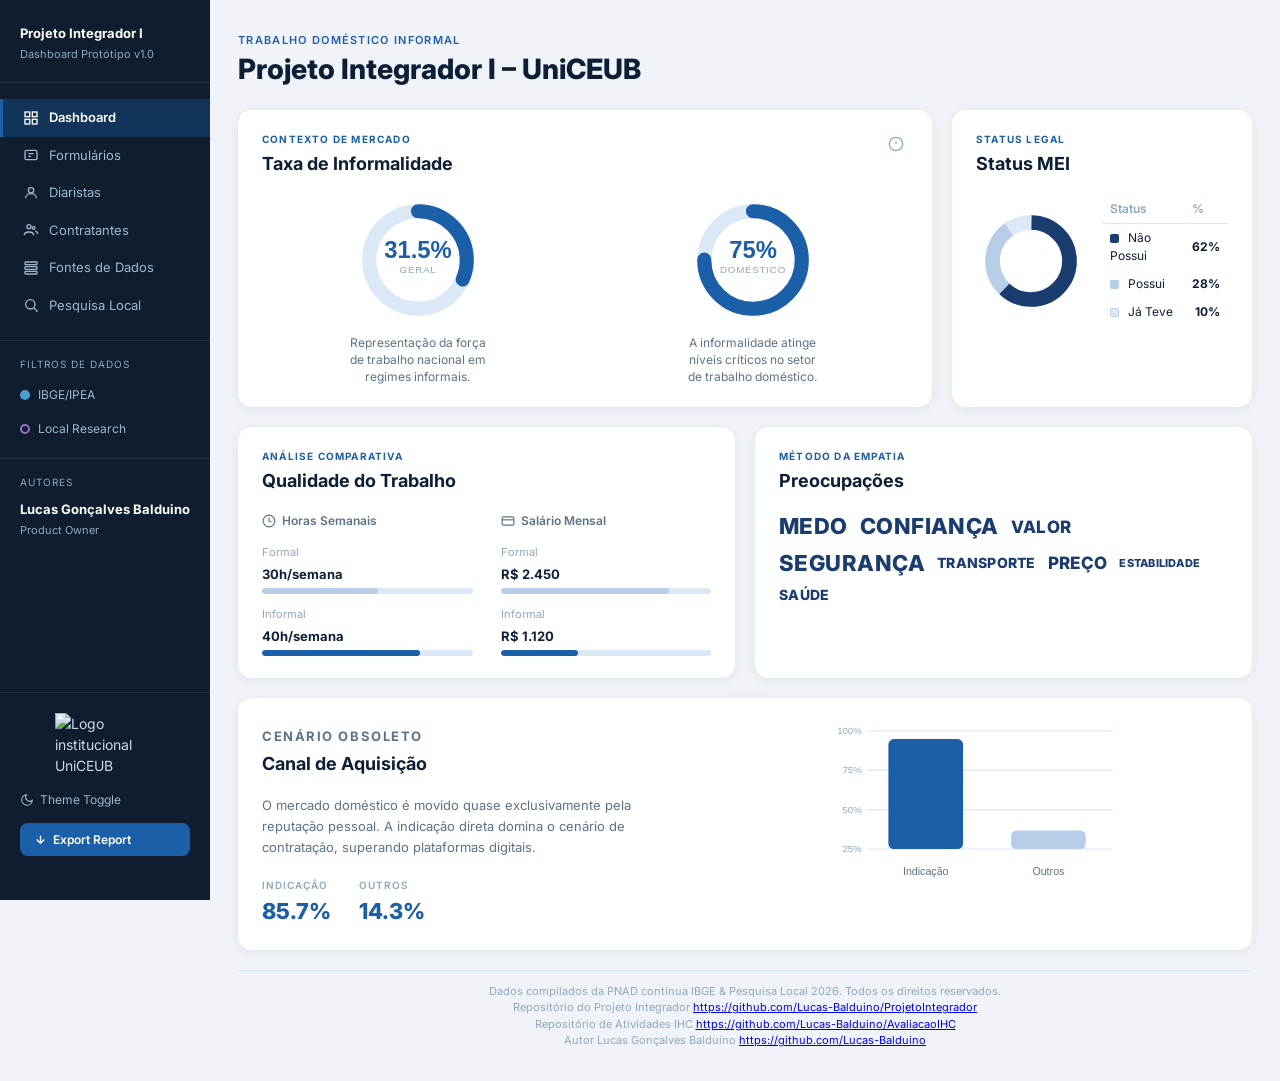
==== index.html @ 9478f492 "Atividade Formulario 22.04, Integração com o prototipo do formulario" ====
<!DOCTYPE html>
<html lang="pt-BR">
<head>
  <meta charset="UTF-8" />
  <meta name="viewport" content="width=device-width, initial-scale=1.0" />
  <meta name="description" content="Dashboard de análise do mercado de Trabalho Doméstico Informal no Brasil. Projeto Integrador I – UniCEUB." />
  <title>Dashboard – Trabalho Doméstico Informal | Projeto Integrador I – UniCEUB</title>
  <link rel="preconnect" href="https://fonts.googleapis.com">
  <link rel="preconnect" href="https://fonts.gstatic.com" crossorigin>
  <link href="https://fonts.googleapis.com/css2?family=Inter:ital,opsz,wght@0,14..32,100..900;1,14..32,100..900&display=swap" rel="stylesheet">

  <style>
    /* ─────────────────────────────────────────────
       TOKENS & RESET
    ───────────────────────────────────────────── */
    :root {
      --sidebar-bg:     #0f1d2e;
      --sidebar-w:      210px;
      --blue-dark:      #1a3c6e;
      --blue-mid:       #1a5fa8;
      --blue-light:     #b8cee8;
      --blue-pale:      #dce8f5;
      --bg-page:        #f0f4f8;
      --bg-card:        #ffffff;
      --text-primary:   #0d1f36;
      --text-secondary: #5a738a;
      --text-muted:     #8ea8bf;
      --accent-pink:    #e0186b;
      --border:         #dde6ef;
      --card-radius:    14px;
      --shadow:         0 2px 12px rgba(10, 40, 80, .08);
      --focus-ring:     0 0 0 3px #1a5fa8;
    }

    *, *::before, *::after { box-sizing: border-box; margin: 0; padding: 0; }

    body {
      font-family: "Inter", sans-serif;
      background: var(--bg-page);
      color: var(--text-primary);
      font-size: 14px;
      line-height: 1.5;
    }

    /* ─────────────────────────────────────────────
       ACESSIBILIDADE: Skip Link
       Prática: permite usuários de teclado pular navegação
    ───────────────────────────────────────────── */
    .skip-link {
      position: absolute;
      top: -100px;
      left: 8px;
      background: var(--blue-mid);
      color: #fff;
      padding: 8px 16px;
      border-radius: 4px;
      font-weight: 600;
      text-decoration: none;
      z-index: 9999;
      transition: top .2s;
    }
    .skip-link:focus { top: 8px; }

    /* ─────────────────────────────────────────────
       ACESSIBILIDADE: Conteúdo visualmente oculto
       mas acessível a leitores de tela (sr-only)
    ───────────────────────────────────────────── */
    .sr-only {
      position: absolute;
      width: 1px;
      height: 1px;
      padding: 0;
      margin: -1px;
      overflow: hidden;
      clip: rect(0,0,0,0);
      white-space: nowrap;
      border: 0;
    }

    /* ─────────────────────────────────────────────
       ACESSIBILIDADE: Foco visível (WCAG 2.4.7)
    ───────────────────────────────────────────── */
    :focus-visible {
      outline: none;
      box-shadow: var(--focus-ring);
    }

    /* ─────────────────────────────────────────────
       LAYOUT PRINCIPAL
    ───────────────────────────────────────────── */
    .layout {
      display: grid;
      grid-template-columns: var(--sidebar-w) 1fr;
      min-height: 100vh;
    }

    /* ─────────────────────────────────────────────
       SIDEBAR (aside)
       HTML Semântico: <aside> com aria-label
    ───────────────────────────────────────────── */
    .sidebar {
      background: var(--sidebar-bg);
      color: #cbd8e4;
      display: flex;
      flex-direction: column;
      padding: 24px 0;
      position: sticky;
      top: 0;
      height: 100vh;
      overflow-y: auto;
    }

    .sidebar-header {
      padding: 0 20px 20px;
      border-bottom: 1px solid rgba(255,255,255,.08);
    }
    .project-title {
      font-weight: 700;
      font-size: 13px;
      color: #fff;
      /* letter-spacing: .02em; */
    }
    .project-subtitle {
      font-size: 11px;
      color: var(--text-muted);
      margin-top: 2px;
    }

    /* ─────────────────────────────────────────────
       ACESSIBILIDADE: Nav com <ul> semântica
       HTML Semântico: <nav> com aria-label, <ul>, <li>, <a>
    ───────────────────────────────────────────── */
    .sidebar-nav {
      padding: 16px 0;
    }
    .sidebar-nav ul {
      list-style: none;
    }
    .nav-item {
      display: flex;
      align-items: center;
      gap: 10px;
      padding: 9px 20px;
      color: #9db8cc;
      text-decoration: none;
      font-size: 13px;
      border-left: 3px solid transparent;
      transition: background .15s, color .15s, border-color .15s;
    }
    .nav-item:hover {
      background: rgba(255,255,255,.06);
      color: #fff;
    }
    .nav-item[aria-current="page"] {
      color: #fff;
      background: rgba(26, 95, 168, .35);
      border-left-color: var(--blue-mid);
      font-weight: 600;
    }
    .nav-icon { width: 16px; height: 16px; flex-shrink: 0; }

    /* ─────────────────────────────────────────────
       ACESSIBILIDADE: Filtros com <label> + <input>
       Prática 5: Formulários Inclusivos
    ───────────────────────────────────────────── */
    .filters-section {
      padding: 16px 20px;
      border-top: 1px solid rgba(255,255,255,.08);
    }
    .filters-heading {
      font-size: 10px;
      text-transform: uppercase;
      letter-spacing: .1em;
      color: var(--text-muted);
      margin-bottom: 10px;
    }
    .filters-fieldset {
      border: none;
      padding: 0;
      display: flex;
      flex-direction: column;
      gap: 8px;
    }
    /* label envolve o input: aumenta área de clique (Prática 5) */
    .filter-label {
      display: flex;
      align-items: center;
      gap: 8px;
      cursor: pointer;
      font-size: 12px;
      color: #9db8cc;
      padding: 4px 0;
    }
    .filter-label:hover { color: #fff; }
    .filter-label input[type="checkbox"] {
      appearance: none;
      -webkit-appearance: none;
      width: 10px;
      height: 10px;
      border-radius: 50%;
      border: 2px solid currentColor;
      flex-shrink: 0;
      cursor: pointer;
    }
    .filter-label input[type="checkbox"]:checked { background: currentColor; }
    .filter-label.ibge input { color: #4a9fd4; }
    .filter-label.local input { color: #a070c8; }

    /* ─────────────────────────────────────────────
       SIDEBAR FOOTER: Logo + Botões
    ───────────────────────────────────────────── */
    .sidebar-footer {
      margin-top: auto;
      padding: 20px;
      border-top: 1px solid rgba(255,255,255,.08);
      display: flex;
      flex-direction: column;
      gap: 10px;
      align-items: center;
    }

    /* CEUB Logo (texto) */
    .ceub-logo {
      width: 100px;
    }

    /* ─────────────────────────────────────────────
       ACESSIBILIDADE: Botões nativos (<button>)
       Prática: Substituição de divs por <button>
    ───────────────────────────────────────────── */
    .btn-sidebar {
      width: 100%;
      background: none;
      border: none;
      cursor: pointer;
      font-family: inherit;
      font-size: 12px;
      display: flex;
      align-items: center;
      gap: 6px;
      color: #9db8cc;
      padding: 6px 0;
      text-align: left;
      transition: color .15s;
    }
    .btn-sidebar:hover { color: #fff; }

    .btn-export {
      width: 100%;
      background: var(--blue-mid);
      color: #fff;
      border: none;
      border-radius: 8px;
      padding: 9px 14px;
      font-family: inherit;
      font-size: 12px;
      font-weight: 600;
      cursor: pointer;
      display: flex;
      align-items: center;
      gap: 6px;
      transition: background .15s;
    }
    .btn-export:hover { background: var(--blue-dark); }

    /* ─────────────────────────────────────────────
       ÁREA PRINCIPAL
       HTML Semântico: <main> com id e aria-labelledby
    ───────────────────────────────────────────── */
    .main-content {
      padding: 32px 28px;
      display: flex;
      flex-direction: column;
      gap: 20px;
    }

    .dashboard-header { margin-bottom: 4px; }
    .dashboard-category {
      font-size: 11px;
      text-transform: uppercase;
      letter-spacing: .12em;
      color: var(--blue-mid);
      font-weight: 600;
    }
    /* ─── H1: único por página (Prática 1) ─── */
    .dashboard-header h1 {
      font-size: 28px;
      font-weight: 800;
      color: var(--text-primary);
      margin-top: 4px;
      line-height: 1.2;
    }

    /* ─────────────────────────────────────────────
       CARDS (seções)
    ───────────────────────────────────────────── */
    .dashboard-row {
      display: grid;
      grid-template-columns: 1fr auto;
      gap: 20px;
    }
    .dashboard-row--equal {
      grid-template-columns: 1fr 1fr;
    }

    .card {
      background: var(--bg-card);
      border-radius: var(--card-radius);
      padding: 22px 24px;
      box-shadow: var(--shadow);
    }
    .card--wide { grid-column: 1; }
    .card--narrow { min-width: 260px; max-width: 300px; }
    .card--full { width: 100%; }

    .card-header { margin-bottom: 18px; position: relative; }
    .card-category {
      font-size: 10px;
      text-transform: uppercase;
      letter-spacing: .12em;
      color: var(--blue-mid);
      font-weight: 700;
    }
    /* ─── H2: seções principais (Prática 1) ─── */
    .card-header h2 {
      font-size: 18px;
      font-weight: 700;
      color: var(--text-primary);
      margin-top: 3px;
    }

    /* ─────────────────────────────────────────────
       ACESSIBILIDADE: Botão de info como <button>
    ───────────────────────────────────────────── */
    .btn-info {
      position: absolute;
      top: 0;
      right: 0;
      background: none;
      border: none;
      cursor: pointer;
      color: var(--text-muted);
      font-size: 16px;
      padding: 4px;
      line-height: 1;
      border-radius: 50%;
    }
    .btn-info:hover { color: var(--blue-mid); }

    /* ─────────────────────────────────────────────
       GRÁFICOS DE ROSCA (donut charts)
       Acessibilidade: <figure>, <svg role="img">,
       <title> e tabela como alternativa textual
    ───────────────────────────────────────────── */
    .charts-row {
      display: flex;
      gap: 24px;
      align-items: flex-start;
      justify-content: space-around;
    }
    .donut-figure {
      display: flex;
      flex-direction: column;
      align-items: center;
      gap: 10px;
      flex: 1;
    }
    .donut-svg { width: 130px; height: 130px; }
    .donut-value {
      font-size: 22px;
      font-weight: 800;
      fill: var(--blue-mid);
      font-family: 'Segoe UI', sans-serif;
    }
    .donut-label-text {
      font-size: 9px;
      fill: var(--text-muted);
      font-family: 'Segoe UI', sans-serif;
      text-transform: uppercase;
      letter-spacing: .08em;
    }
    .donut-figure figcaption {
      text-align: center;
      font-size: 12px;
      color: var(--text-secondary);
      max-width: 140px;
      line-height: 1.4;
    }

    /* ─────────────────────────────────────────────
       STATUS MEI
    ───────────────────────────────────────────── */
    .mei-figure {
      display: flex;
      gap: 16px;
      align-items: center;
    }
    .mei-svg { width: 110px; height: 110px; flex-shrink: 0; }

    /* ─────────────────────────────────────────────
       ACESSIBILIDADE: Tabela de dados estruturada
       Prática 2 / Padrão eMAG: tabela para dados tabulares
    ───────────────────────────────────────────── */
    .mei-table {
      border-collapse: collapse;
      font-size: 12px;
      width: 100%;
    }
    .mei-table th,
    .mei-table td {
      padding: 5px 8px;
      text-align: left;
    }
    .mei-table th {
      color: var(--text-muted);
      font-weight: 600;
      border-bottom: 1px solid var(--border);
    }
    .mei-table td { color: var(--text-primary); }
    .mei-table td:last-child { font-weight: 700; text-align: right; }
    .legend-dot {
      display: inline-block;
      width: 9px;
      height: 9px;
      border-radius: 2px;
      margin-right: 6px;
      vertical-align: middle;
    }

    /* ─────────────────────────────────────────────
       QUALIDADE DO TRABALHO
    ───────────────────────────────────────────── */
    .quality-metrics {
      display: grid;
      grid-template-columns: 1fr 1fr;
      gap: 28px;
    }
    /* ─── H3: subseção (Prática 1) ─── */
    .metric-title {
      font-size: 12px;
      font-weight: 600;
      color: var(--text-secondary);
      margin-bottom: 14px;
      display: flex;
      align-items: center;
      gap: 6px;
    }
    .metric-dl { display: flex; flex-direction: column; gap: 12px; }
    .metric-item { display: flex; flex-direction: column; gap: 4px; }
    .metric-item dt {
      font-size: 11px;
      color: var(--text-muted);
    }
    .metric-item dd { display: flex; flex-direction: column; gap: 4px; }
    .metric-value {
      font-size: 13px;
      font-weight: 700;
      color: var(--text-primary);
    }
    .bar-track {
      height: 6px;
      background: var(--blue-pale);
      border-radius: 99px;
      overflow: hidden;
    }
    .bar-fill {
      height: 100%;
      border-radius: 99px;
    }
    .bar-fill--formal   { background: var(--blue-light); }
    .bar-fill--informal { background: var(--blue-mid); }

    /* ─────────────────────────────────────────────
       PREOCUPAÇÕES
       ACESSIBILIDADE: Word cloud substituída por <ul>
       semântica (Prática: HTML Semântico)
    ───────────────────────────────────────────── */
    .concerns-list {
      list-style: none;
      display: flex;
      flex-wrap: wrap;
      gap: 8px 12px;
      align-items: center;
    }
    .concerns-list li {
      font-weight: 800;
      letter-spacing: .02em;
      color: var(--blue-dark);
      line-height: 1.3;
    }
    .concern--xl  { font-size: 22px; }
    .concern--lg  { font-size: 17px; }
    .concern--md  { font-size: 14px; color: var(--text-secondary); }
    .concern--sm  { font-size: 11px; color: var(--text-muted); }
    .concern--accent { color: var(--blue-mid); }

    /* ─────────────────────────────────────────────
       CANAL DE AQUISIÇÃO
    ───────────────────────────────────────────── */
    .canal-grid {
      display: grid;
      grid-template-columns: 1fr 1.2fr;
      gap: 32px;
      align-items: start;
    }
    .canal-text p {
      font-size: 13px;
      color: var(--text-secondary);
      line-height: 1.6;
      margin-top: 6px;
    }
    .canal-stats {
      display: flex;
      gap: 28px;
      margin-top: 20px;
    }
    .canal-stats > div { display: flex; flex-direction: column; }
    .canal-stats dt {
      font-size: 10px;
      text-transform: uppercase;
      letter-spacing: .1em;
      color: var(--text-muted);
      font-weight: 600;
    }
    .canal-stats dd {
      font-size: 22px;
      font-weight: 800;
      color: var(--blue-mid);
      margin-top: 2px;
    }
    .canal-chart-svg { width: 100%; height: 160px; }
    .chart-axis-label {
      font-size: 9px;
      fill: var(--text-muted);
      font-family: 'Segoe UI', sans-serif;
    }
    .chart-bar-label {
      font-size: 10px;
      fill: var(--text-secondary);
      font-family: 'Segoe UI', sans-serif;
    }

    /* ─────────────────────────────────────────────
       RODAPÉ
       HTML Semântico: <footer>
    ───────────────────────────────────────────── */
    .dashboard-footer {
      padding-top: 12px;
      border-top: 1px solid var(--border);
      text-align: center;
    }
    .dashboard-footer p {
      font-size: 11px;
      color: var(--text-muted);
    }

    /* ─────────────────────────────────────────────
       RESPONSIVIDADE BÁSICA
    ───────────────────────────────────────────── */
    @media (max-width: 900px) {
      .layout { grid-template-columns: 1fr; }
      .sidebar {
        position: static;
        height: auto;
        flex-direction: row;
        flex-wrap: wrap;
        padding: 12px 16px;
      }
      .sidebar-nav ul { display: flex; flex-wrap: wrap; }
      .dashboard-row,
      .dashboard-row--equal,
      .canal-grid,
      .quality-metrics { grid-template-columns: 1fr; }
      .card--narrow { max-width: 100%; }
    }
  </style>
</head>

<body>

  <!--
    ══════════════════════════════════════════════
    ACESSIBILIDADE: Skip Link (WCAG 2.4.1)
    Permite usuários de teclado pular navegação
    ══════════════════════════════════════════════
  -->
  <a class="skip-link" href="#conteudo-principal">Pular para o conteúdo principal</a>

  <div class="layout">

    <!-- ══════════════════════════════════════════
         SIDEBAR
         HTML Semântico: <aside> identifica região
         complementar ao conteúdo principal
    ═══════════════════════════════════════════ -->
    <aside class="sidebar" aria-label="Painel lateral de navegação e filtros">

      <header class="sidebar-header">
        <p class="project-title">Projeto Integrador I</p>
        <p class="project-subtitle">Dashboard Protótipo v1.0</p>
      </header>

      <!--
        HTML Semântico: <nav> com aria-label único
        <ul> + <li> + <a> para estrutura de lista de navegação
      -->
      <nav class="sidebar-nav" aria-label="Menu principal do dashboard">
        <ul role="list">
          <li>
            <a href="#conteudo-principal" class="nav-item" aria-current="page">
              <svg class="nav-icon" aria-hidden="true" viewBox="0 0 24 24" fill="none" stroke="currentColor" stroke-width="2"><rect x="3" y="3" width="7" height="7"/><rect x="14" y="3" width="7" height="7"/><rect x="3" y="14" width="7" height="7"/><rect x="14" y="14" width="7" height="7"/></svg>
              Dashboard
            </a>
          </li>
          <li>
            <a href="formularios.html" class="nav-item">
              <svg class="nav-icon" aria-hidden="true" viewBox="0 0 24 24" fill="none" stroke="currentColor" stroke-width="2"><rect x="3" y="5" width="18" height="14" rx="2"/><path d="M8 10h8M8 14h4"/></svg>
              Formulários
            </a>
          </li>
          <li>
            <a href="#diaristas" class="nav-item">
              <svg class="nav-icon" aria-hidden="true" viewBox="0 0 24 24" fill="none" stroke="currentColor" stroke-width="2"><circle cx="12" cy="8" r="4"/><path d="M4 20c0-4 3.6-7 8-7s8 3 8 7"/></svg>
              Diaristas
            </a>
          </li>
          <li>
            <a href="#contratantes" class="nav-item">
              <svg class="nav-icon" aria-hidden="true" viewBox="0 0 24 24" fill="none" stroke="currentColor" stroke-width="2"><circle cx="9" cy="7" r="3"/><circle cx="16" cy="9" r="2"/><path d="M2 20c0-3 3-5 7-5s7 2 7 5"/><path d="M18 14c2 0 4 1.3 4 4"/></svg>
              Contratantes
            </a>
          </li>
          <li>
            <a href="#fontes" class="nav-item">
              <svg class="nav-icon" aria-hidden="true" viewBox="0 0 24 24" fill="none" stroke="currentColor" stroke-width="2"><rect x="3" y="3" width="18" height="4" rx="1"/><rect x="3" y="10" width="18" height="4" rx="1"/><rect x="3" y="17" width="18" height="4" rx="1"/></svg>
              Fontes de Dados
            </a>
          </li>
          <li>
            <a href="#pesquisa" class="nav-item">
              <svg class="nav-icon" aria-hidden="true" viewBox="0 0 24 24" fill="none" stroke="currentColor" stroke-width="2"><circle cx="11" cy="11" r="7"/><line x1="16.5" y1="16.5" x2="22" y2="22"/></svg>
              Pesquisa Local
            </a>
          </li>
        </ul>
      </nav>

      <!--
        ACESSIBILIDADE — Prática 5: Formulários Inclusivos
        <fieldset> agrupa filtros relacionados
        <legend> descreve o grupo para leitores de tela
        <label> envolve o <input> — aumenta área de clique
        e associa o texto descritivo ao campo
      -->
      <section class="filters-section" aria-labelledby="filtros-titulo">
        <h2 id="filtros-titulo" class="filters-heading sr-only">Filtros de Dados</h2>
        <p class="filters-heading" aria-hidden="true">Filtros de Dados</p>

        <fieldset class="filters-fieldset">
          <legend class="sr-only">Selecionar fontes de dados a exibir</legend>

          <label class="filter-label ibge">
            <input type="checkbox" name="filtro-ibge" checked aria-describedby="desc-ibge" />
            IBGE/IPEA
          </label>
          <span id="desc-ibge" class="sr-only">Dados da Pesquisa Nacional por Amostra de Domicílios (PNAD) do IBGE e do IPEA</span>

          <label class="filter-label local">
            <input type="checkbox" name="filtro-local" aria-describedby="desc-local" />
            Local Research
          </label>
          <span id="desc-local" class="sr-only">Dados da pesquisa de campo realizada pelo grupo</span>
        </fieldset>
      </section>

      <section class="filters-section" aria-labelledby="filtros-titulo">
        <p class="filters-heading" aria-hidden="true">Autores</p>

        <p class="project-title">Lucas Gonçalves Balduino</p>
        <p class="project-subtitle">Product Owner</p>
      </section>

      <div class="sidebar-footer">
        <!-- Logo CEUB acessível em imagem) -->
        <div class="ceub-logo" role="img" aria-label="CEUB – Centro Universitário de Brasília">
          <img src="https://institucional.uniceub.br/hubfs/BrandCenter/img/logo-ceub-colorida-02.png" alt="Logo institucional UniCEUB" class="ceub-logo">
        </div>

        <!--
          ACESSIBILIDADE: <button> nativo com aria-pressed
          para o toggle de tema (estado declarado ao leitor de tela)
        -->
        <button
          type="button"
          class="btn-sidebar"
          aria-pressed="false"
          aria-label="Alternar entre tema claro e escuro"
          onclick="this.setAttribute('aria-pressed', this.getAttribute('aria-pressed')==='false' ? 'true' : 'false')"
        >
          <svg width="14" height="14" aria-hidden="true" viewBox="0 0 24 24" fill="none" stroke="currentColor" stroke-width="2"><path d="M21 12.79A9 9 0 1 1 11.21 3 7 7 0 0 0 21 12.79z"/></svg>
          Theme Toggle
        </button>

        <!--
          ACESSIBILIDADE: <button> nativo — substitui <div> estilizado
          Prática: Fake Button → <button> semântico
        -->
        <button type="button" class="btn-export">
          <svg width="13" height="13" aria-hidden="true" viewBox="0 0 24 24" fill="none" stroke="currentColor" stroke-width="2.5"><line x1="12" y1="5" x2="12" y2="19"/><polyline points="19 12 12 19 5 12"/></svg>
          Export Report
        </button>
      </div>

    </aside><!-- /aside.sidebar -->


    <!-- ══════════════════════════════════════════
         CONTEÚDO PRINCIPAL
         HTML Semântico: <main> com id para skip link
         e aria-labelledby vinculado ao <h1>
    ═══════════════════════════════════════════ -->
    <main id="conteudo-principal" class="main-content" aria-labelledby="titulo-dashboard">

      <!-- Cabeçalho do dashboard -->
      <header class="dashboard-header">
        <p class="dashboard-category">Trabalho Doméstico Informal</p>
        <!--
          ACESSIBILIDADE — Prática 1: H1 único por página.
          Define o propósito central do documento.
        -->
        <h1 id="titulo-dashboard">Projeto Integrador I – UniCEUB</h1>
      </header>


      <!-- ─────────── LINHA 1: Informalidade + MEI ─────────── -->
      <div class="dashboard-row">

        <!-- ══ SEÇÃO: Taxa de Informalidade ══ -->
        <section class="card card--wide" aria-labelledby="h2-informalidade">
          <header class="card-header">
            <p class="card-category">Contexto de Mercado</p>
            <!--
              ACESSIBILIDADE — Prática 1: H2 para seção principal
            -->
            <h2 id="h2-informalidade">Taxa de Informalidade</h2>

            <!--
              ACESSIBILIDADE: ícone ⓘ como <button> nativo com aria-label
              Não é um <div> decorativo — é interativo
            -->
            <button
              type="button"
              class="btn-info"
              aria-label="Mais informações sobre Taxa de Informalidade"
            >
              <svg width="16" height="16" aria-hidden="true" viewBox="0 0 24 24" fill="none" stroke="currentColor" stroke-width="2"><circle cx="12" cy="12" r="10"/><line x1="12" y1="8" x2="12" y2="12"/><line x1="12" y1="16" x2="12.01" y2="16"/></svg>
            </button>
          </header>

          <!--
            ACESSIBILIDADE — Prática 4: Gráficos com alternativa textual
            <figure> + SVG com role="img" e <title> interno
            Tabela oculta visualmente fornece dados estruturados
          -->
          <div class="charts-row">

            <!-- Gráfico 1: 31,5% Geral -->
            <figure class="donut-figure">
              <svg
                class="donut-svg"
                viewBox="0 0 120 120"
                role="img"
                aria-labelledby="titulo-donut-geral"
              >
                <title id="titulo-donut-geral">
                  Gráfico de rosca: 31,5% da força de trabalho nacional está em regime informal.
                </title>
                <!-- Trilha (fundo) -->
                <circle cx="60" cy="60" r="45" fill="none" stroke="#dce8f5" stroke-width="13"/>
                <!-- Progresso: C=282.74, 31.5% → 89.06 -->
                <circle
                  cx="60" cy="60" r="45"
                  fill="none"
                  stroke="#1a5fa8"
                  stroke-width="13"
                  stroke-dasharray="89.06 193.68"
                  stroke-linecap="round"
                  transform="rotate(-90 60 60)"
                />
                <text x="60" y="58" text-anchor="middle" class="donut-value">31.5%</text>
                <text x="60" y="72" text-anchor="middle" class="donut-label-text">GERAL</text>
              </svg>

              <figcaption>
                Representação da força de trabalho nacional em regimes informais.
              </figcaption>

              <!-- Tabela de dados: acessível via sr-only -->
              <table class="sr-only">
                <caption>Taxa de informalidade geral no mercado de trabalho nacional</caption>
                <thead><tr><th scope="col">Regime</th><th scope="col">Percentual</th></tr></thead>
                <tbody>
                  <tr><td>Informal</td><td>31,5%</td></tr>
                  <tr><td>Formal</td><td>68,5%</td></tr>
                </tbody>
              </table>
            </figure>

            <!-- Gráfico 2: 75% Doméstico -->
            <figure class="donut-figure">
              <svg
                class="donut-svg"
                viewBox="0 0 120 120"
                role="img"
                aria-labelledby="titulo-donut-domestico"
              >
                <title id="titulo-donut-domestico">
                  Gráfico de rosca: 75% dos trabalhadores domésticos estão em regime informal.
                </title>
                <circle cx="60" cy="60" r="45" fill="none" stroke="#dce8f5" stroke-width="13"/>
                <!-- 75% → 212.06 -->
                <circle
                  cx="60" cy="60" r="45"
                  fill="none"
                  stroke="#1a5fa8"
                  stroke-width="13"
                  stroke-dasharray="212.06 70.68"
                  stroke-linecap="round"
                  transform="rotate(-90 60 60)"
                />
                <text x="60" y="58" text-anchor="middle" class="donut-value">75%</text>
                <text x="60" y="72" text-anchor="middle" class="donut-label-text">DOMÉSTICO</text>
              </svg>

              <figcaption>
                A informalidade atinge níveis críticos no setor de trabalho doméstico.
              </figcaption>

              <table class="sr-only">
                <caption>Taxa de informalidade no setor de trabalho doméstico</caption>
                <thead><tr><th scope="col">Regime</th><th scope="col">Percentual</th></tr></thead>
                <tbody>
                  <tr><td>Informal</td><td>75%</td></tr>
                  <tr><td>Formal</td><td>25%</td></tr>
                </tbody>
              </table>
            </figure>

          </div><!-- /charts-row -->
        </section><!-- /Taxa de Informalidade -->


        <!-- ══ SEÇÃO: Status MEI ══ -->
        <section class="card card--narrow" aria-labelledby="h2-mei">
          <header class="card-header">
            <p class="card-category">Status Legal</p>
            <h2 id="h2-mei">Status MEI</h2>
          </header>

          <!--
            ACESSIBILIDADE — Prática 2 + 4:
            Gráfico com SVG acessível (role="img", <title>)
            Legenda como tabela de dados estruturados
            Pontos de cor com aria-hidden (cor não é o único identificador)
          -->
          <figure class="mei-figure" aria-labelledby="titulo-mei-chart">
            <svg
              class="mei-svg"
              viewBox="0 0 120 120"
              role="img"
              aria-labelledby="titulo-mei-chart"
            >
              <title id="titulo-mei-chart">
                Gráfico de rosca: Status MEI — 62% não possui, 28% possui, 10% já teve.
              </title>
              <!-- Trilha -->
              <circle cx="60" cy="60" r="42" fill="none" stroke="#f0f4f8" stroke-width="16"/>
              <!-- Segmento 1 – Não Possui 62%: 264.5*0.62=163.99 -->
              <circle
                cx="60" cy="60" r="42"
                fill="none" stroke="#1a3c6e" stroke-width="16"
                stroke-dasharray="163.99 99.90"
                stroke-dashoffset="0"
                transform="rotate(-90 60 60)"
              />
              <!-- Segmento 2 – Possui 28%: 264.5*0.28=74.06 -->
              <circle
                cx="60" cy="60" r="42"
                fill="none" stroke="#b8cee8" stroke-width="16"
                stroke-dasharray="74.06 189.83"
                stroke-dashoffset="-163.99"
                transform="rotate(-90 60 60)"
              />
              <!-- Segmento 3 – Já Teve 10%: 264.5*0.10=26.45 -->
              <circle
                cx="60" cy="60" r="42"
                fill="none" stroke="#dce8f5" stroke-width="16"
                stroke-dasharray="26.45 237.44"
                stroke-dashoffset="-238.05"
                transform="rotate(-90 60 60)"
              />
            </svg>

            <figcaption>
              <!--
                ACESSIBILIDADE — Prática 2: <table> para dados tabulares
                Cabeçalhos com <th scope="col"> identificam colunas
              -->
              <table class="mei-table" aria-label="Distribuição do Status MEI entre os trabalhadores pesquisados">
                <caption class="sr-only">
                  Status MEI: parcela dos trabalhadores domésticos informais que possuem, não possuem ou já possuíram registro como Microempreendedor Individual.
                </caption>
                <thead>
                  <tr>
                    <th scope="col">Status</th>
                    <th scope="col">%</th>
                  </tr>
                </thead>
                <tbody>
                  <tr>
                    <!--
                      ACESSIBILIDADE: aria-hidden nos quadrados de cor.
                      A informação é transmitida pelo texto, não só pela cor.
                    -->
                    <td>
                      <span class="legend-dot" style="background:#1a3c6e" aria-hidden="true"></span>
                      Não Possui
                    </td>
                    <td>62%</td>
                  </tr>
                  <tr>
                    <td>
                      <span class="legend-dot" style="background:#b8cee8" aria-hidden="true"></span>
                      Possui
                    </td>
                    <td>28%</td>
                  </tr>
                  <tr>
                    <td>
                      <span class="legend-dot" style="background:#dce8f5;border:1px solid #b8cee8" aria-hidden="true"></span>
                      Já Teve
                    </td>
                    <td>10%</td>
                  </tr>
                </tbody>
              </table>
            </figcaption>
          </figure>
        </section><!-- /Status MEI -->

      </div><!-- /Linha 1 -->


      <!-- ─────────── LINHA 2: Qualidade + Preocupações ─────────── -->
      <div class="dashboard-row dashboard-row--equal">

        <!-- ══ SEÇÃO: Qualidade do Trabalho ══ -->
        <section class="card" aria-labelledby="h2-qualidade">
          <header class="card-header">
            <p class="card-category">Análise Comparativa</p>
            <h2 id="h2-qualidade">Qualidade do Trabalho</h2>
          </header>

          <div class="quality-metrics">

            <!-- Horas Semanais -->
            <div>
              <!--
                ACESSIBILIDADE — Prática 1: H3 para subseção
                dentro da seção H2 "Qualidade do Trabalho"
              -->
              <h3 class="metric-title">
                <svg width="14" height="14" aria-hidden="true" viewBox="0 0 24 24" fill="none" stroke="currentColor" stroke-width="2"><circle cx="12" cy="12" r="10"/><polyline points="12 6 12 12 16 14"/></svg>
                Horas Semanais
              </h3>
              <!--
                HTML Semântico: <dl> para pares descrição/valor
                <dt> = termo (Formal/Informal), <dd> = dado
              -->
              <dl class="metric-dl">
                <div class="metric-item">
                  <dt>Formal</dt>
                  <dd>
                    <span class="metric-value">30h/semana</span>
                    <!--
                      ACESSIBILIDADE: aria-label descreve a barra
                      para leitores de tela (não é apenas visual)
                    -->
                    <div
                      class="bar-track"
                      role="img"
                      aria-label="Barra proporcional: trabalho formal representa 30 horas semanais, menor que o informal"
                    >
                      <div class="bar-fill bar-fill--formal" style="width:55%"></div>
                    </div>
                  </dd>
                </div>
                <div class="metric-item">
                  <dt>Informal</dt>
                  <dd>
                    <span class="metric-value">40h/semana</span>
                    <div
                      class="bar-track"
                      role="img"
                      aria-label="Barra proporcional: trabalho informal representa 40 horas semanais, maior que o formal"
                    >
                      <div class="bar-fill bar-fill--informal" style="width:75%"></div>
                    </div>
                  </dd>
                </div>
              </dl>
            </div>

            <!-- Salário Mensal -->
            <div>
              <h3 class="metric-title">
                <svg width="14" height="14" aria-hidden="true" viewBox="0 0 24 24" fill="none" stroke="currentColor" stroke-width="2"><rect x="2" y="5" width="20" height="14" rx="2"/><line x1="2" y1="10" x2="22" y2="10"/></svg>
                Salário Mensal
              </h3>
              <dl class="metric-dl">
                <div class="metric-item">
                  <dt>Formal</dt>
                  <dd>
                    <span class="metric-value">R$ 2.450</span>
                    <div
                      class="bar-track"
                      role="img"
                      aria-label="Barra proporcional: salário formal de R$ 2.450, maior que o informal"
                    >
                      <div class="bar-fill bar-fill--formal" style="width:80%"></div>
                    </div>
                  </dd>
                </div>
                <div class="metric-item">
                  <dt>Informal</dt>
                  <dd>
                    <span class="metric-value">R$ 1.120</span>
                    <div
                      class="bar-track"
                      role="img"
                      aria-label="Barra proporcional: salário informal de R$ 1.120, menor que o formal"
                    >
                      <div class="bar-fill bar-fill--informal" style="width:37%"></div>
                    </div>
                  </dd>
                </div>
              </dl>
            </div>

          </div><!-- /quality-metrics -->
        </section><!-- /Qualidade do Trabalho -->


        <!-- ══ SEÇÃO: Preocupações ══ -->
        <section class="card" aria-labelledby="h2-preocupacoes">
          <header class="card-header">
            <p class="card-category">Método da Empatia</p>
            <h2 id="h2-preocupacoes">Preocupações</h2>
          </header>

          <!--
            ACESSIBILIDADE — PROBLEMA CORRIGIDO:
            O design original usa nuvem de palavras onde o tamanho
            da fonte indica a frequência/importância do tema.
            PROBLEMA: leitores de tela não percebem diferença de tamanho.
            SOLUÇÃO: <ul> semântica — cada preocupação é um <li>.
            O estilo visual (tamanho) é mantido com classes CSS,
            mas o conteúdo é plenamente acessível via texto.
          -->
          <ul
            class="concerns-list"
            aria-label="Principais preocupações identificadas entre trabalhadores domésticos informais"
          >
            <li class="concern concern--xl">MEDO</li>
            <li class="concern concern--xl concern--accent">CONFIANÇA</li>
            <li class="concern concern--lg">VALOR</li>
            <li class="concern concern--xl">SEGURANÇA</li>
            <li class="concern concern--md">TRANSPORTE</li>
            <li class="concern concern--lg concern--accent">PREÇO</li>
            <li class="concern concern--sm">ESTABILIDADE</li>
            <li class="concern concern--md concern--accent">SAÚDE</li>
          </ul>
        </section><!-- /Preocupações -->

      </div><!-- /Linha 2 -->


      <!-- ─────────── LINHA 3: Canal de Aquisição ─────────── -->
      <section class="card card--full" aria-labelledby="h2-canal">
        <div class="canal-grid">

          <div class="canal-text">
            <header class="card-header">
              <p class="card-category">Cenário Obsoleto</p>
              <h2 id="h2-canal">Canal de Aquisição</h2>
            </header>
            <p>
              O mercado doméstico é movido quase exclusivamente pela reputação pessoal.
              A indicação direta domina o cenário de contratação, superando plataformas digitais.
            </p>

            <!--
              HTML Semântico: <dl> para pares estatísticos
            -->
            <dl class="canal-stats">
              <div>
                <dt>Indicação</dt>
                <dd>85.7%</dd>
              </div>
              <div>
                <dt>Outros</dt>
                <dd>14.3%</dd>
              </div>
            </dl>
          </div>

          <!--
            ACESSIBILIDADE — Prática 4:
            Gráfico de barras com <figure>, SVG role="img" e <title>
            Tabela de dados oculta (sr-only) para leitores de tela
          -->
          <figure aria-labelledby="titulo-canal-chart">
            <svg
              class="canal-chart-svg"
              viewBox="0 0 280 150"
              role="img"
              aria-labelledby="titulo-canal-chart"
            >
              <title id="titulo-canal-chart">
                Gráfico de barras: Canais de aquisição de clientes — Indicação 85,7% e Outros 14,3%.
              </title>

              <!-- Linhas de grade -->
              <line x1="40" y1="10"  x2="270" y2="10"  stroke="#dde6ef" stroke-width="1"/>
              <line x1="40" y1="47"  x2="270" y2="47"  stroke="#dde6ef" stroke-width="1"/>
              <line x1="40" y1="84"  x2="270" y2="84"  stroke="#dde6ef" stroke-width="1"/>
              <line x1="40" y1="121" x2="270" y2="121" stroke="#dde6ef" stroke-width="1"/>

              <!-- Rótulos eixo Y -->
              <text x="35" y="13"  text-anchor="end" class="chart-axis-label">100%</text>
              <text x="35" y="50"  text-anchor="end" class="chart-axis-label">75%</text>
              <text x="35" y="87"  text-anchor="end" class="chart-axis-label">50%</text>
              <text x="35" y="124" text-anchor="end" class="chart-axis-label">25%</text>

              <!-- Barra: Indicação 85.7% → altura ≈ 103px de 121px base -->
              <rect x="60"  y="17.9" width="70" height="103.1" fill="#1a5fa8" rx="5"/>

              <!-- Barra: Outros 14.3% → altura ≈ 17.3px -->
              <rect x="175" y="103.7" width="70" height="17.3" fill="#b8cee8" rx="5"/>

              <!-- Rótulos eixo X -->
              <text x="95"  y="145" text-anchor="middle" class="chart-bar-label">Indicação</text>
              <text x="210" y="145" text-anchor="middle" class="chart-bar-label">Outros</text>
            </svg>

            <!-- Tabela oculta para leitores de tela -->
            <table class="sr-only">
              <caption>Canal de aquisição de clientes para trabalhadores domésticos informais</caption>
              <thead>
                <tr>
                  <th scope="col">Canal</th>
                  <th scope="col">Percentual</th>
                </tr>
              </thead>
              <tbody>
                <tr><td>Indicação (boca a boca / reputação pessoal)</td><td>85,7%</td></tr>
                <tr><td>Outros meios (plataformas digitais e afins)</td><td>14,3%</td></tr>
              </tbody>
            </table>

            <figcaption class="sr-only">
              Gráfico mostrando que 85,7% das contratações de trabalhadores domésticos ocorrem por indicação
              direta, enquanto apenas 14,3% ocorrem por outros meios.
            </figcaption>
          </figure>

        </div><!-- /canal-grid -->
      </section><!-- /Canal de Aquisição -->


      <!-- ══════════════════════════════════════════
           RODAPÉ
           HTML Semântico: <footer> dentro de <main>
      ═══════════════════════════════════════════ -->
      <footer class="dashboard-footer">
        <p>
          Dados compilados da PNAD contínua IBGE &amp; Pesquisa Local 2026.
          Todos os direitos reservados.
        </p>
        <p>
          Repositório do Projeto Integrador <a href="https://github.com/Lucas-Balduino/ProjetoIntegrador">https://github.com/Lucas-Balduino/ProjetoIntegrador</a>
        </p>
        <p>
          Repositório de Atividades IHC <a href="https://github.com/Lucas-Balduino/AvaliacaoIHC">https://github.com/Lucas-Balduino/AvaliacaoIHC</a>
        </p>
        <p>
          Autor Lucas Gonçalves Balduino <a href="https://github.com/Lucas-Balduino">https://github.com/Lucas-Balduino</a>
        </p>
      </footer>

    </main><!-- /main#conteudo-principal -->

  </div><!-- /layout -->

</body>
</html>
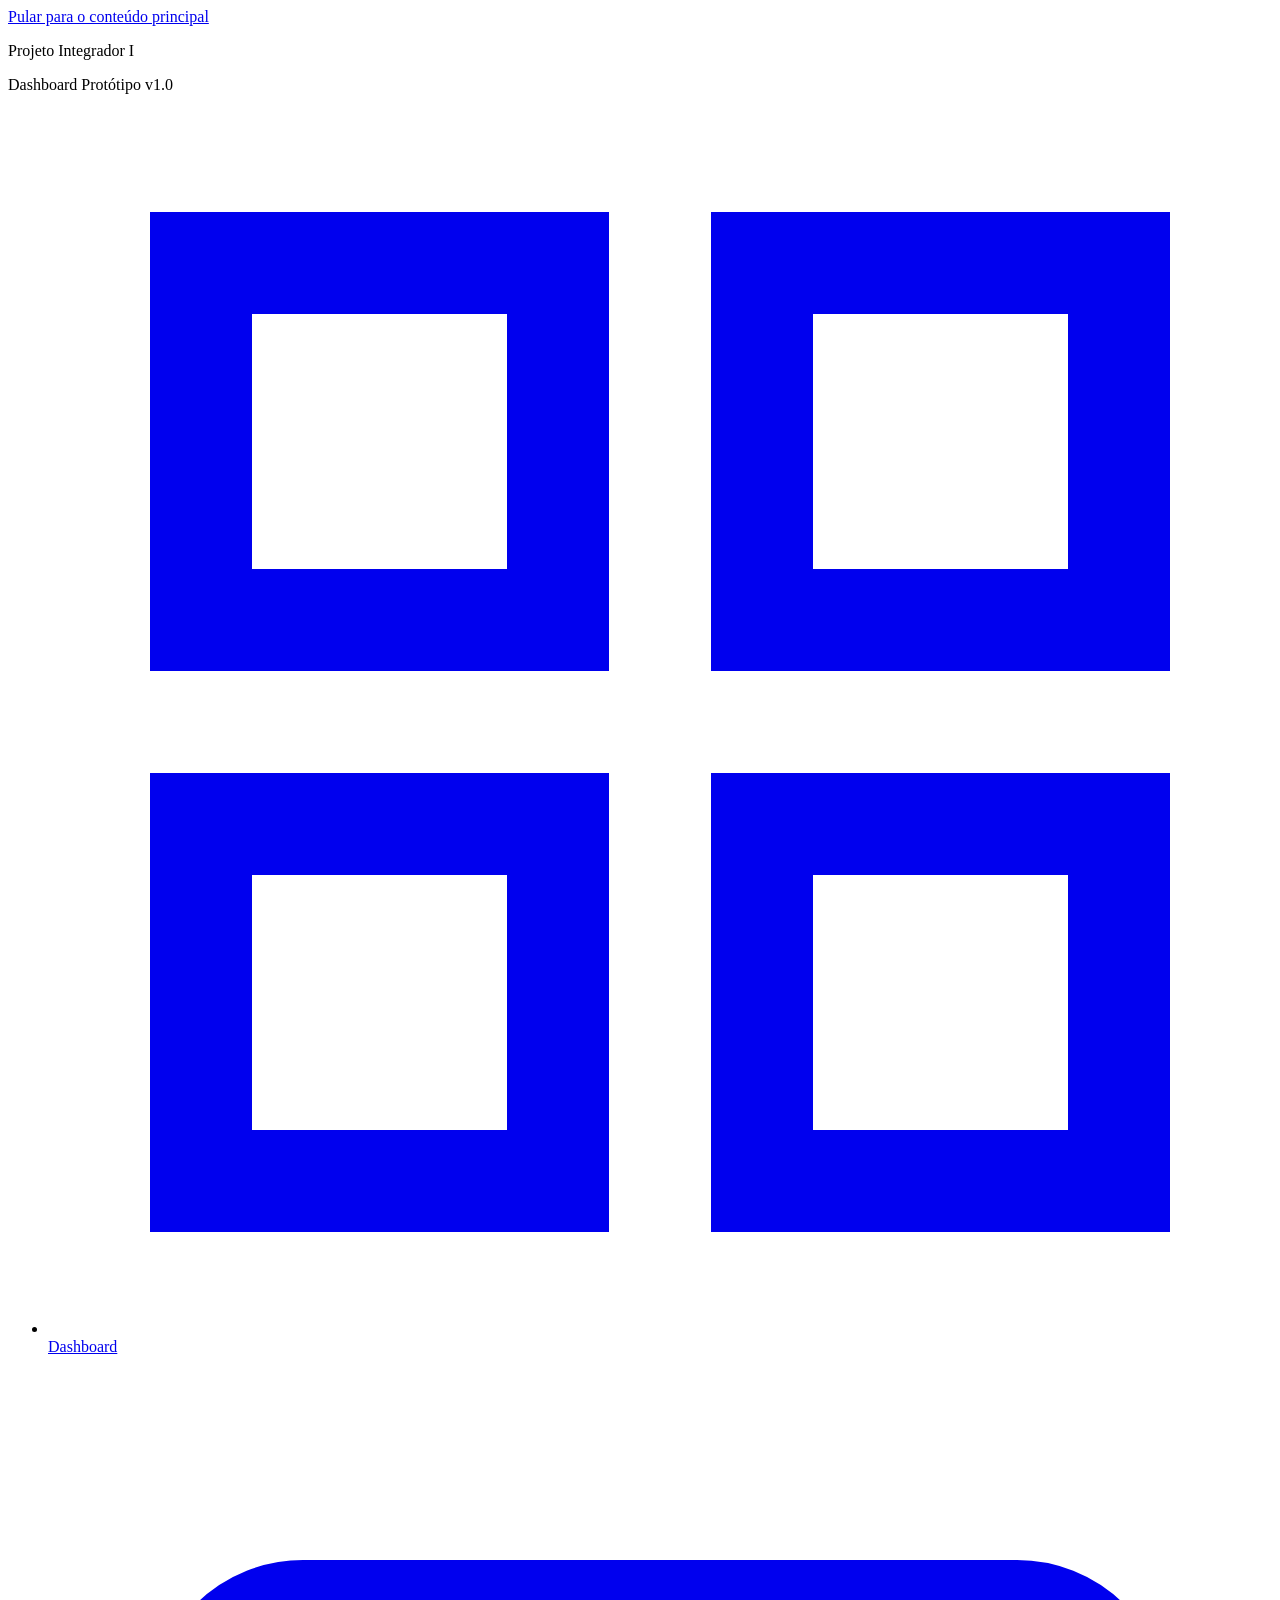
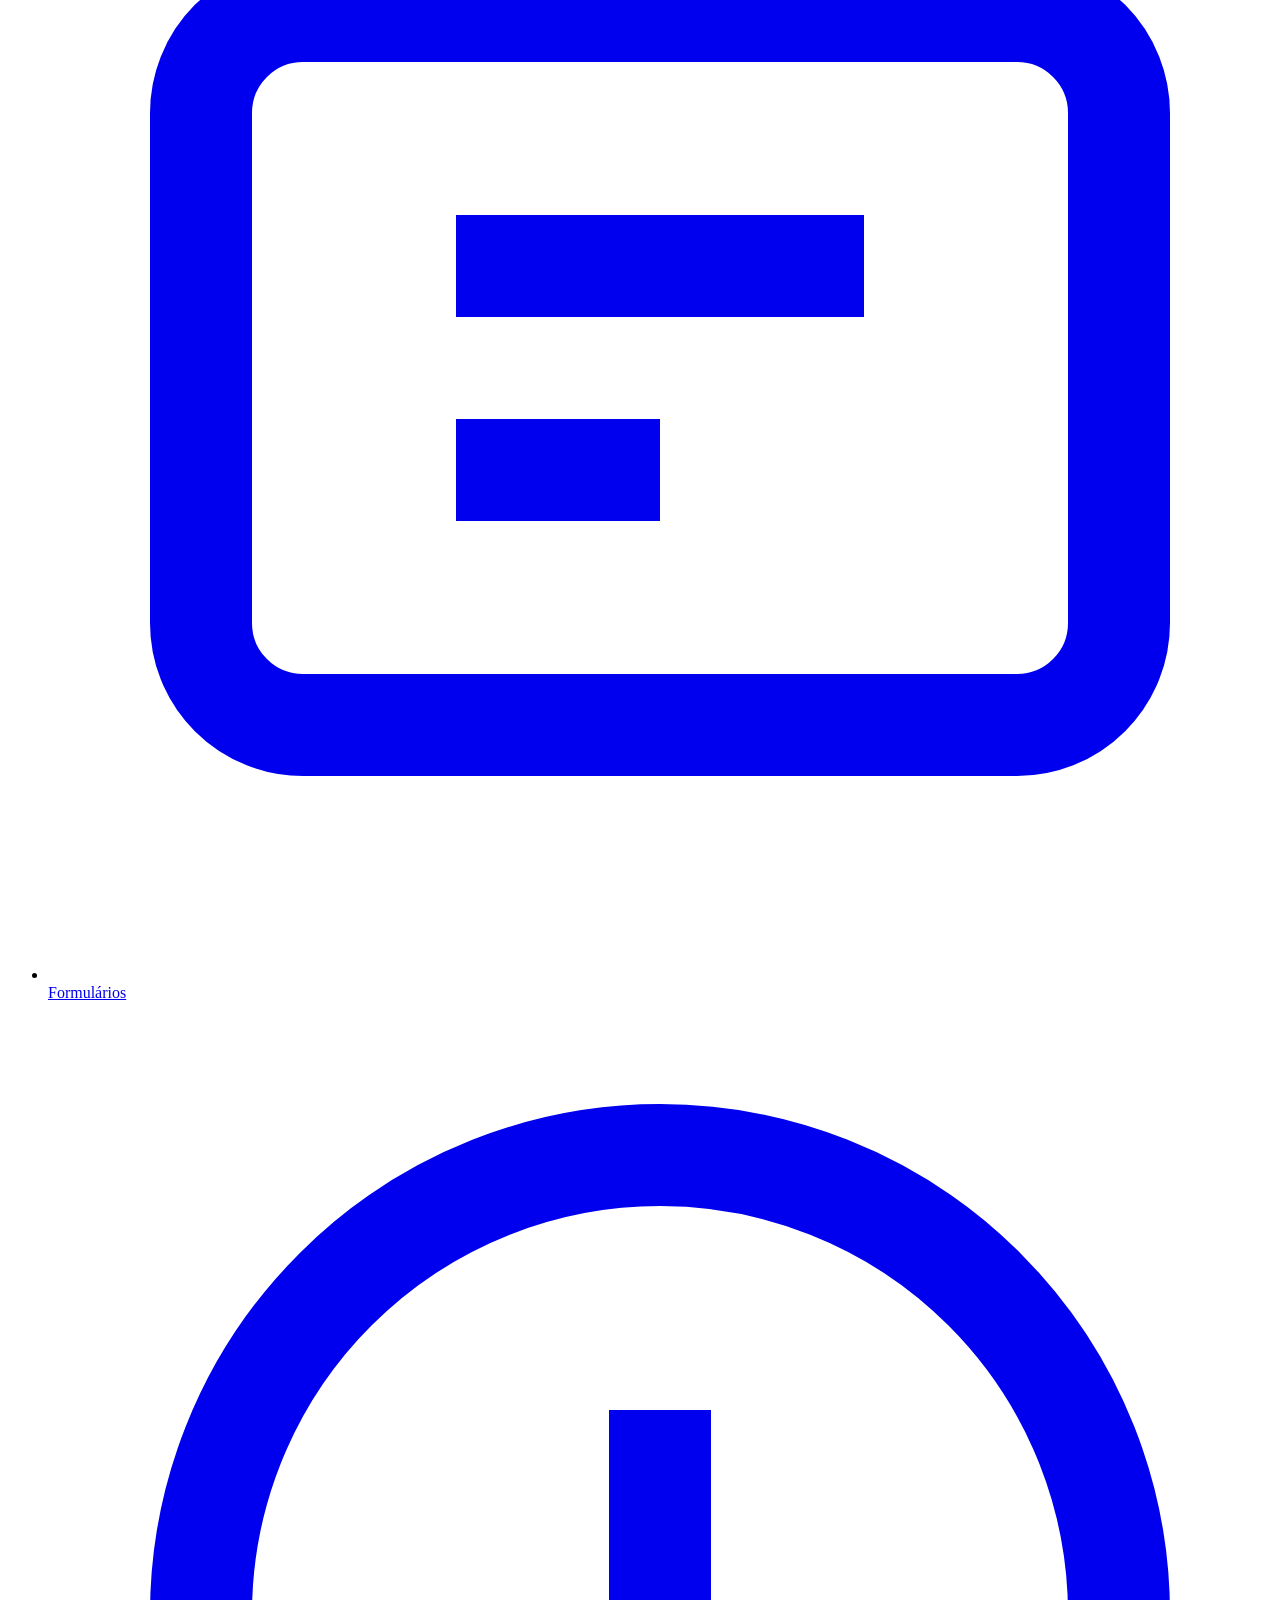
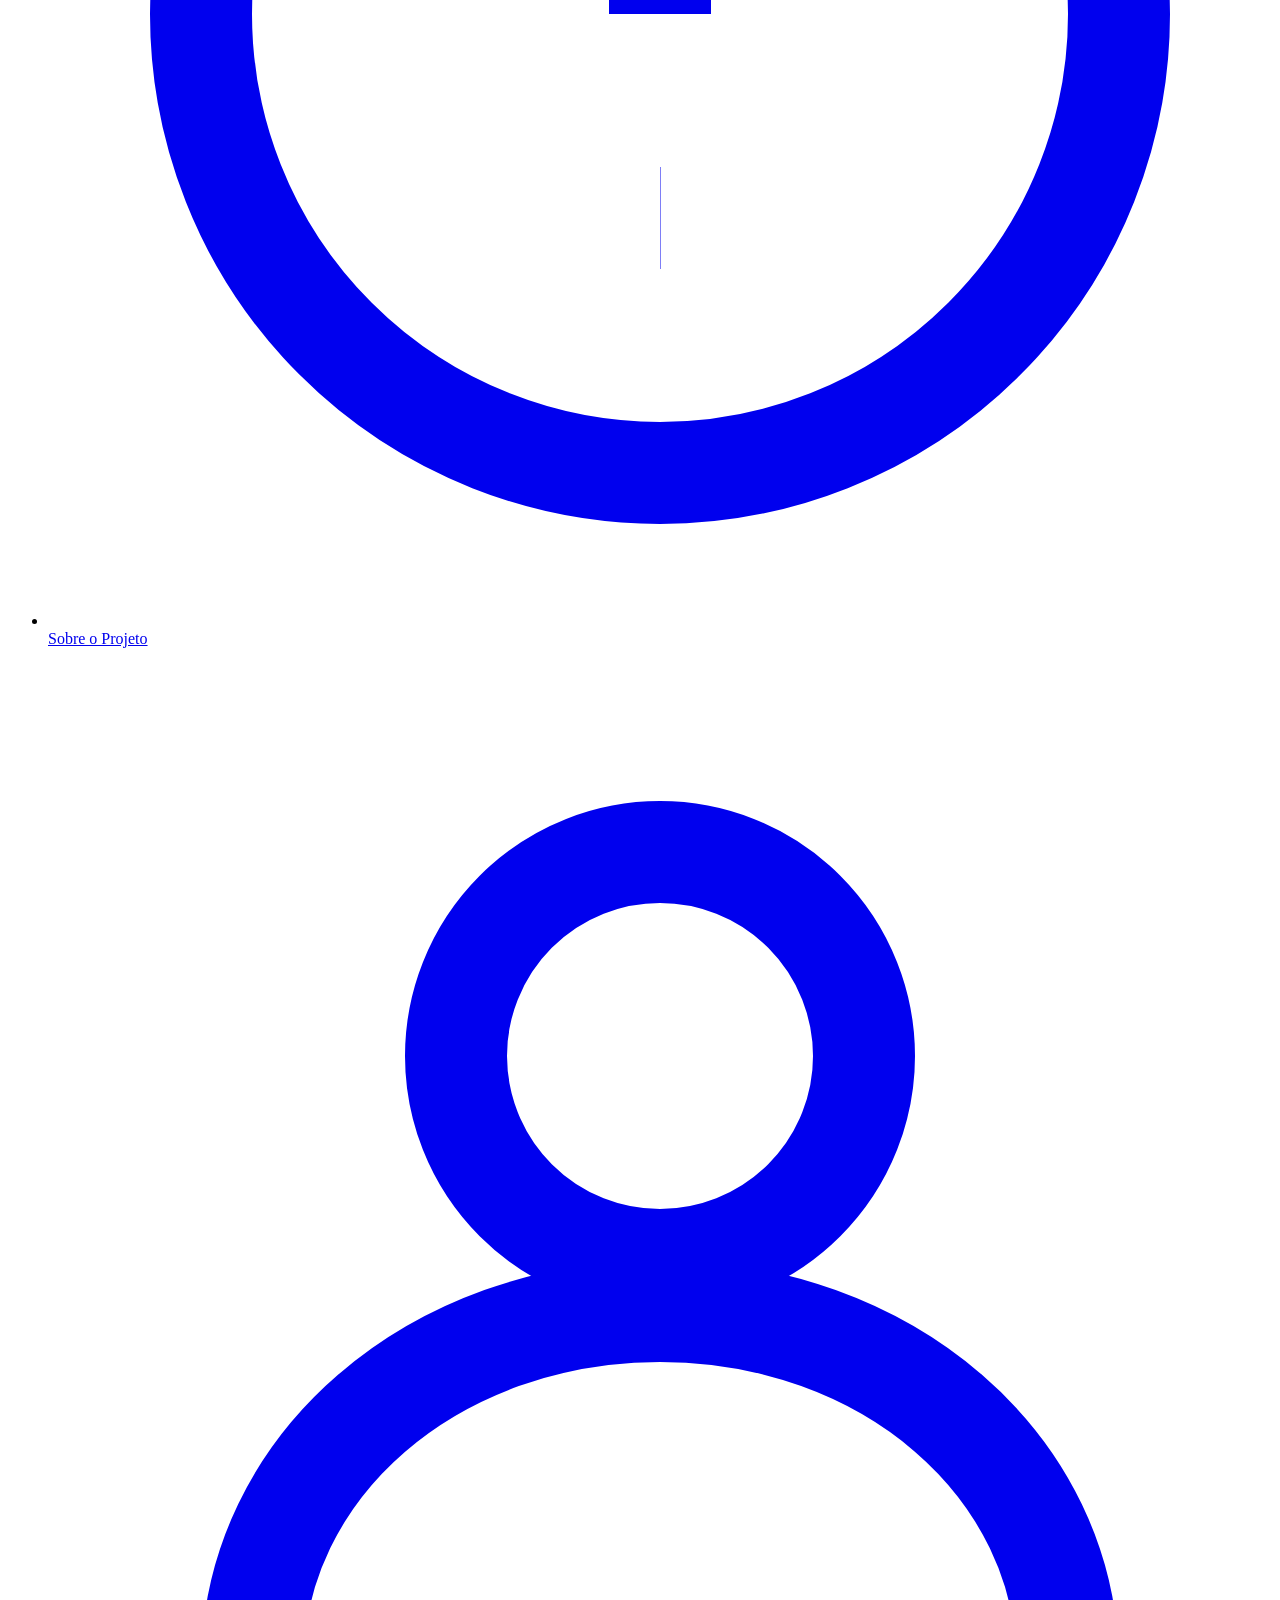
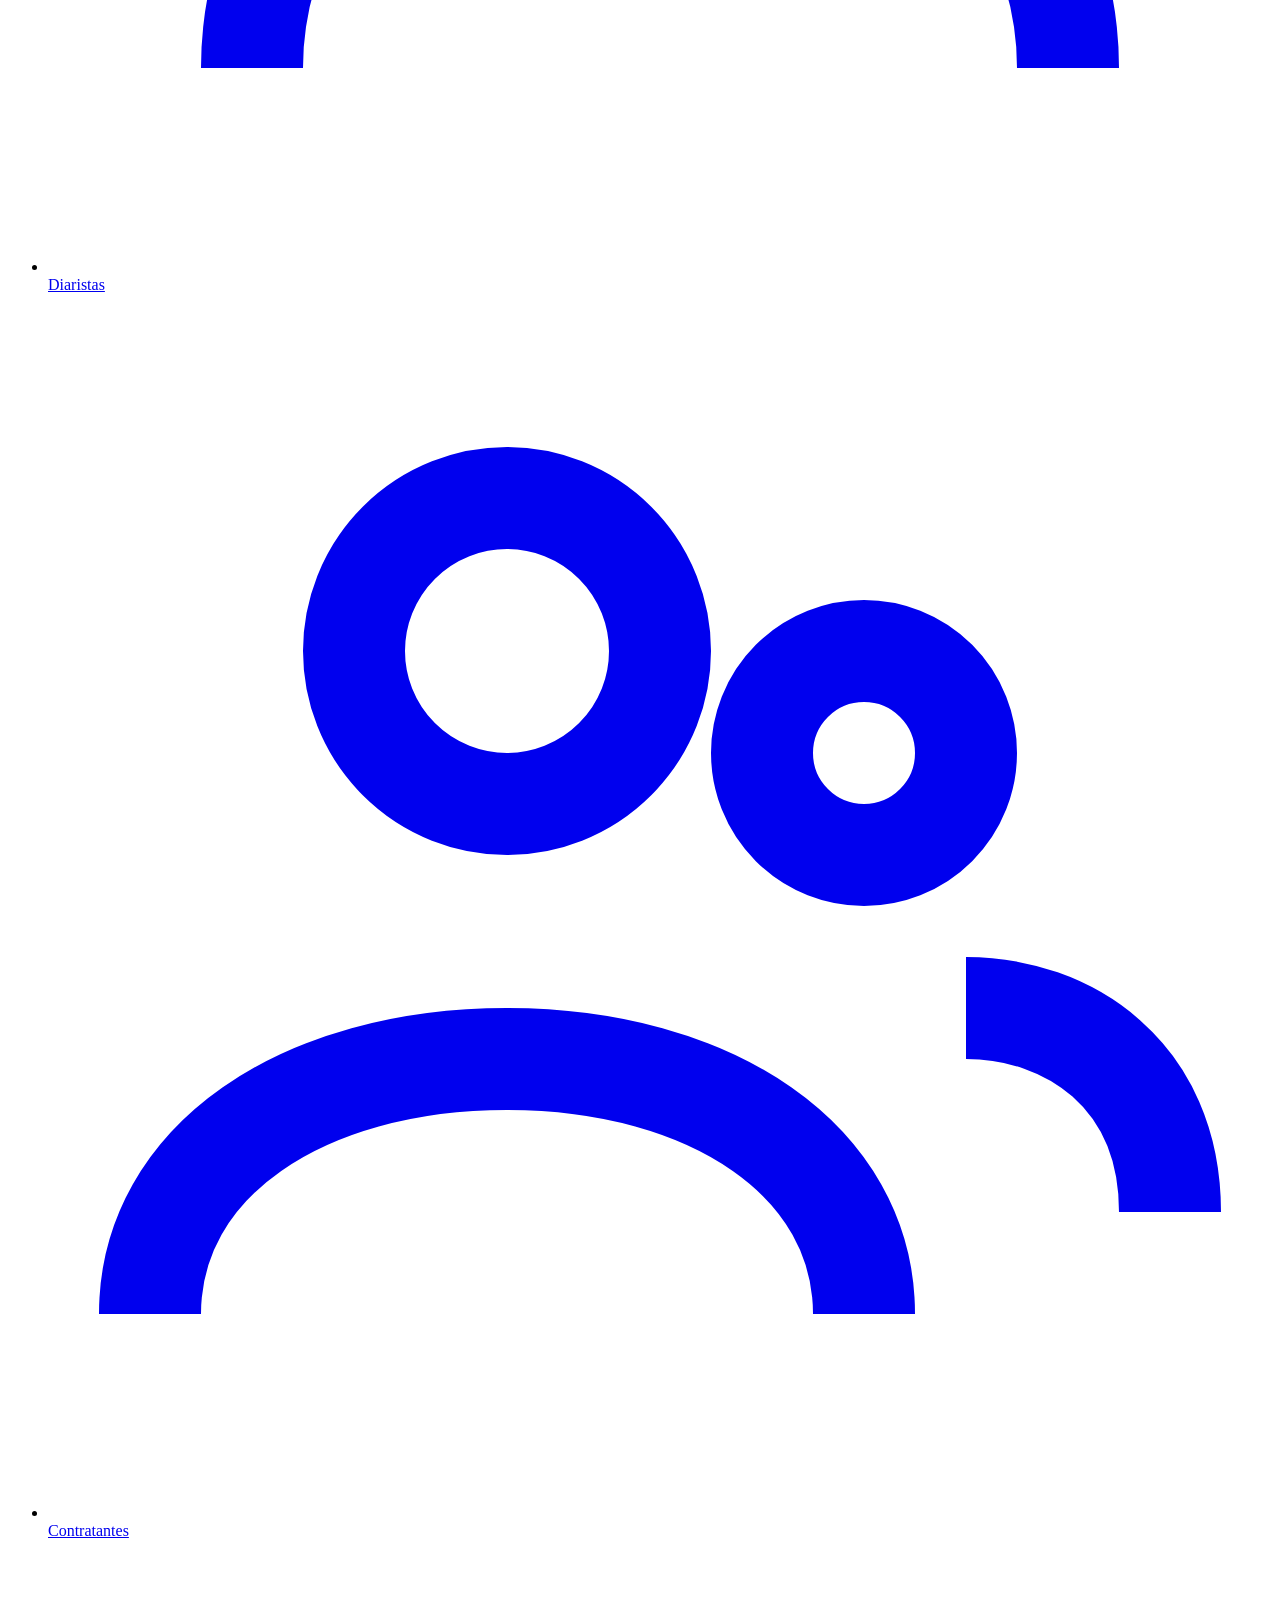
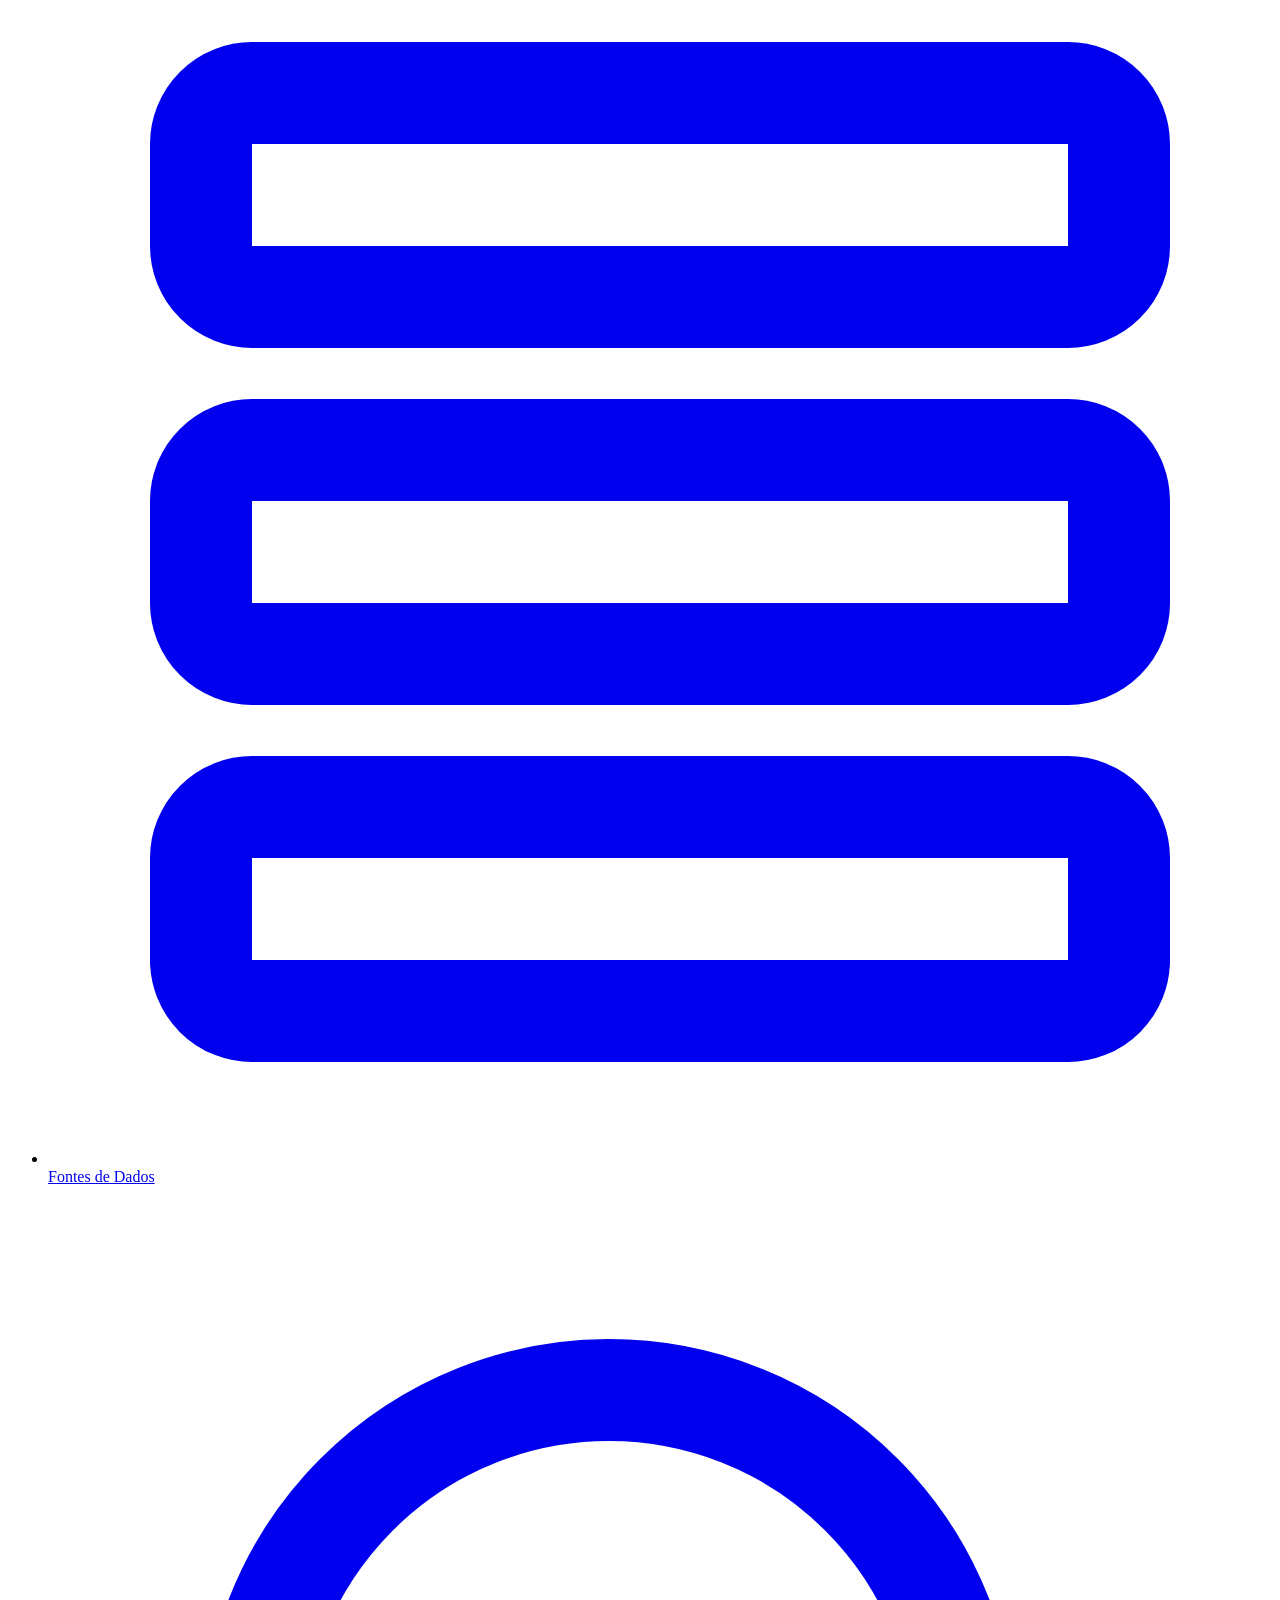
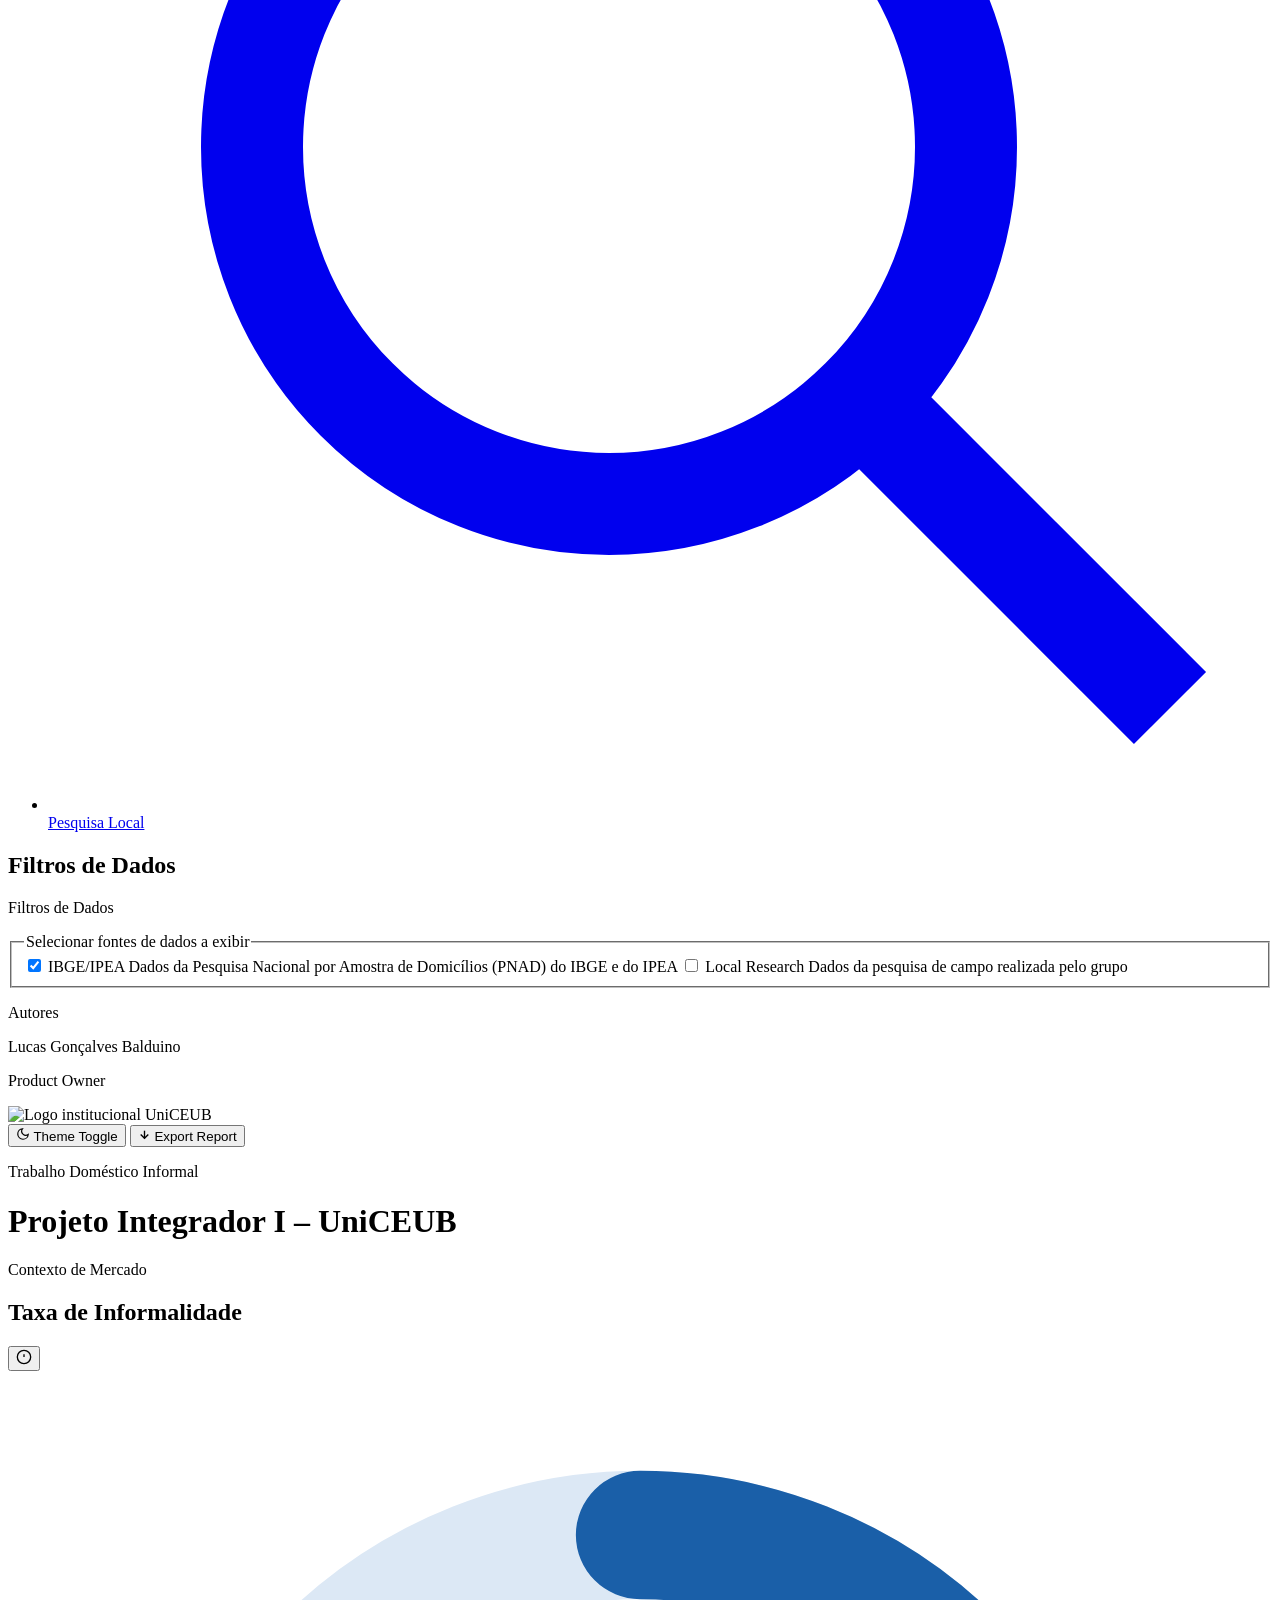
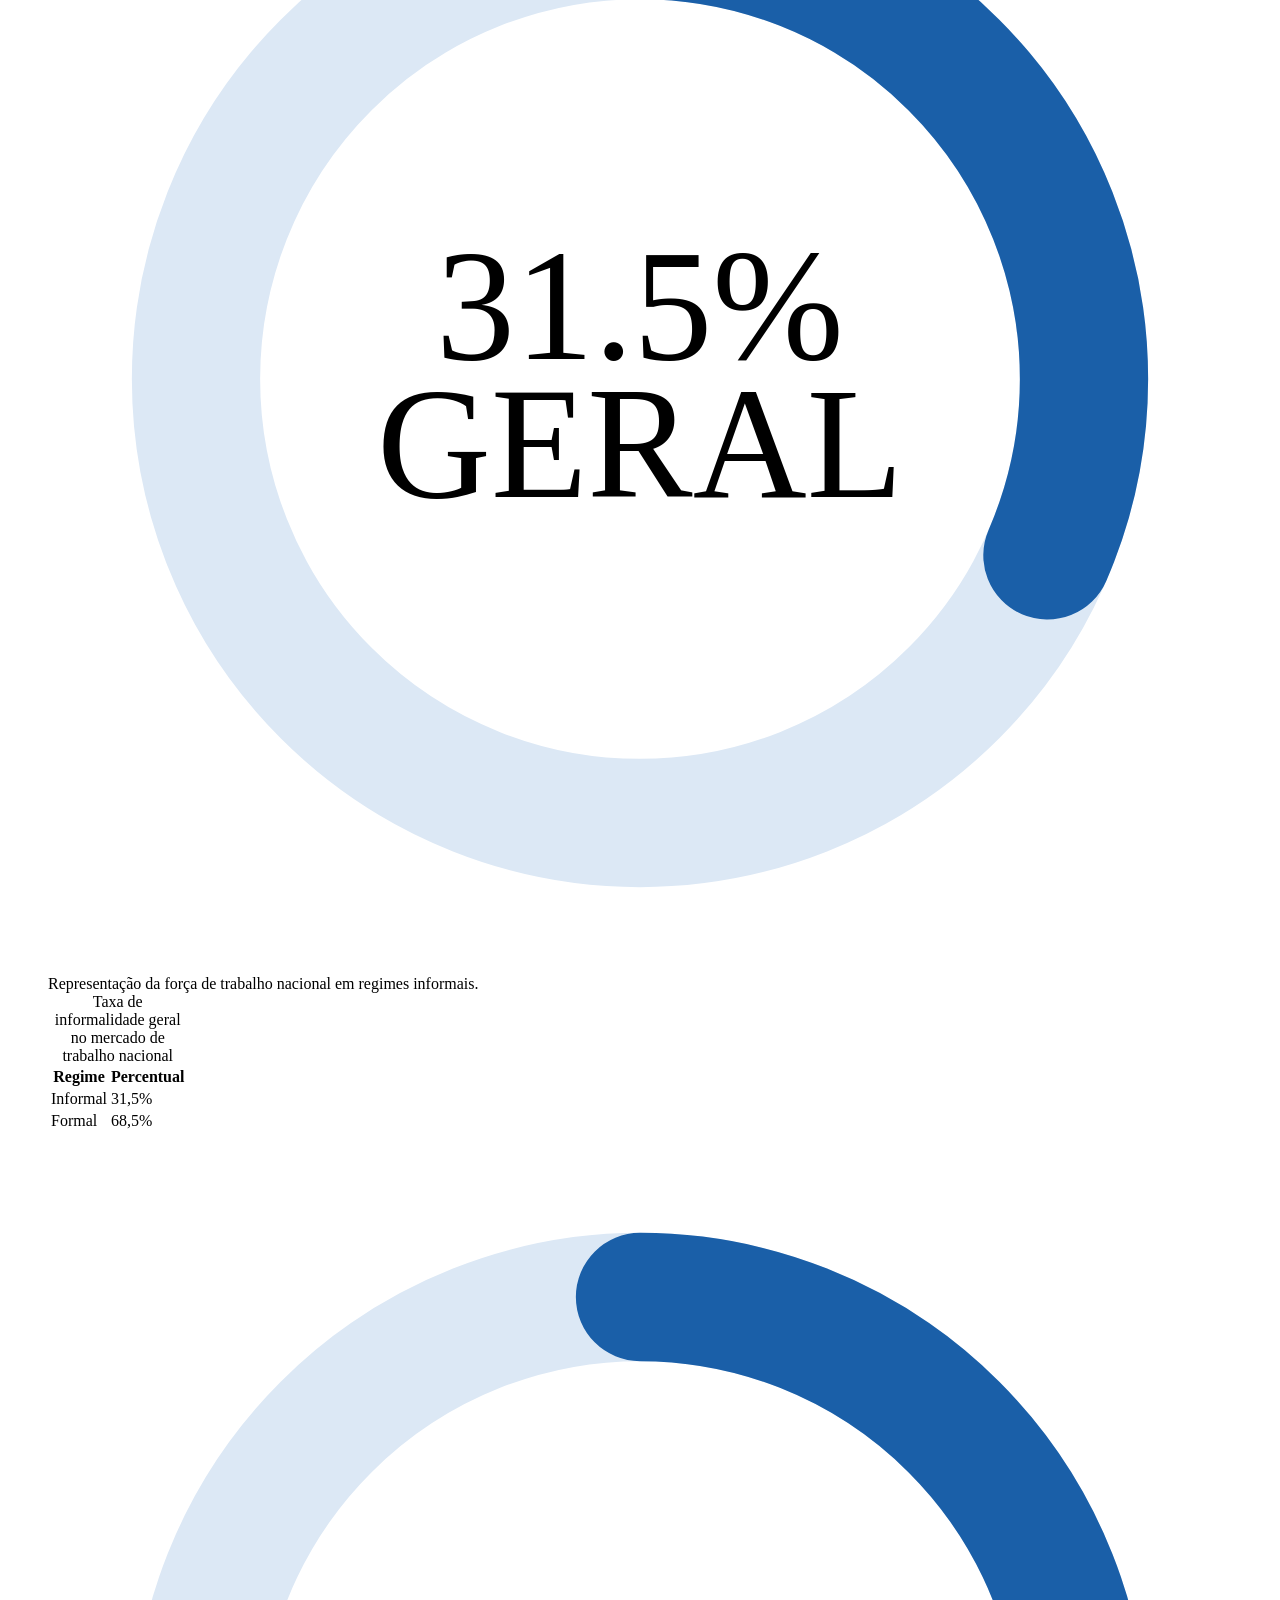
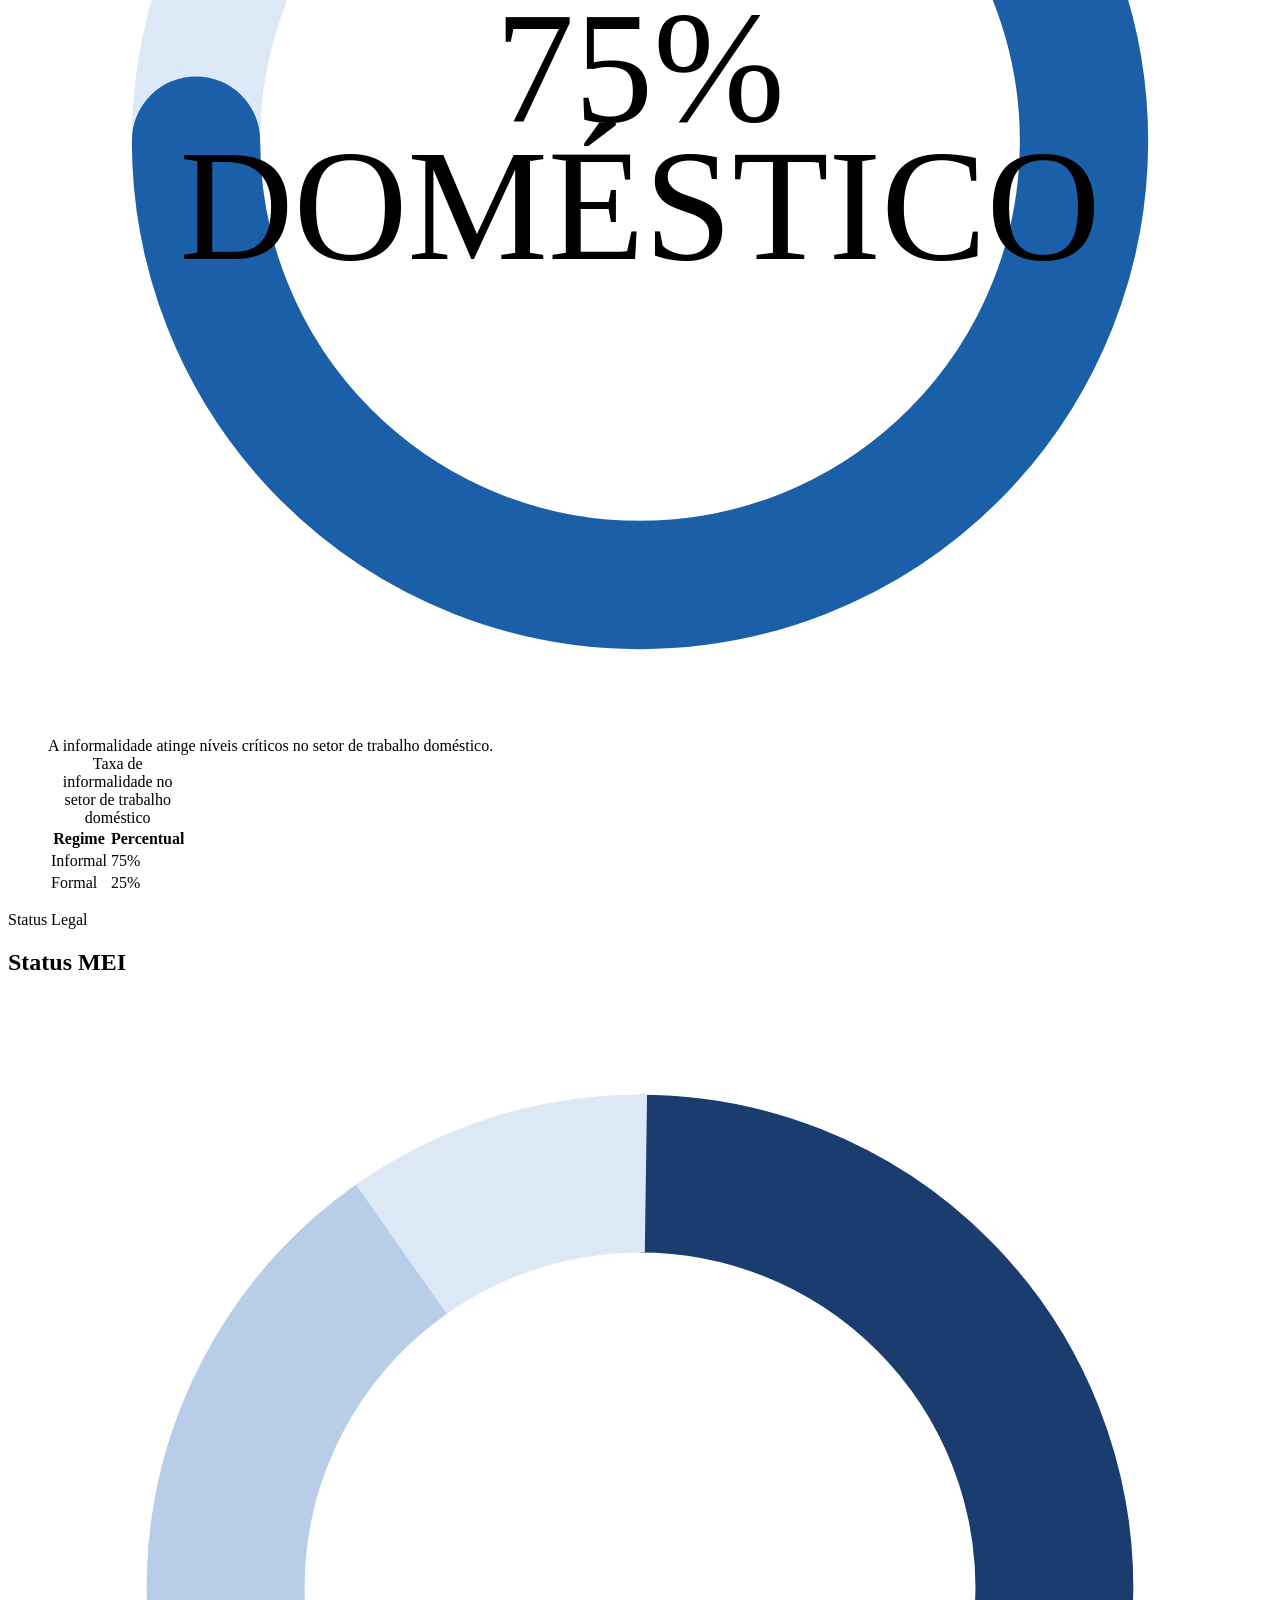
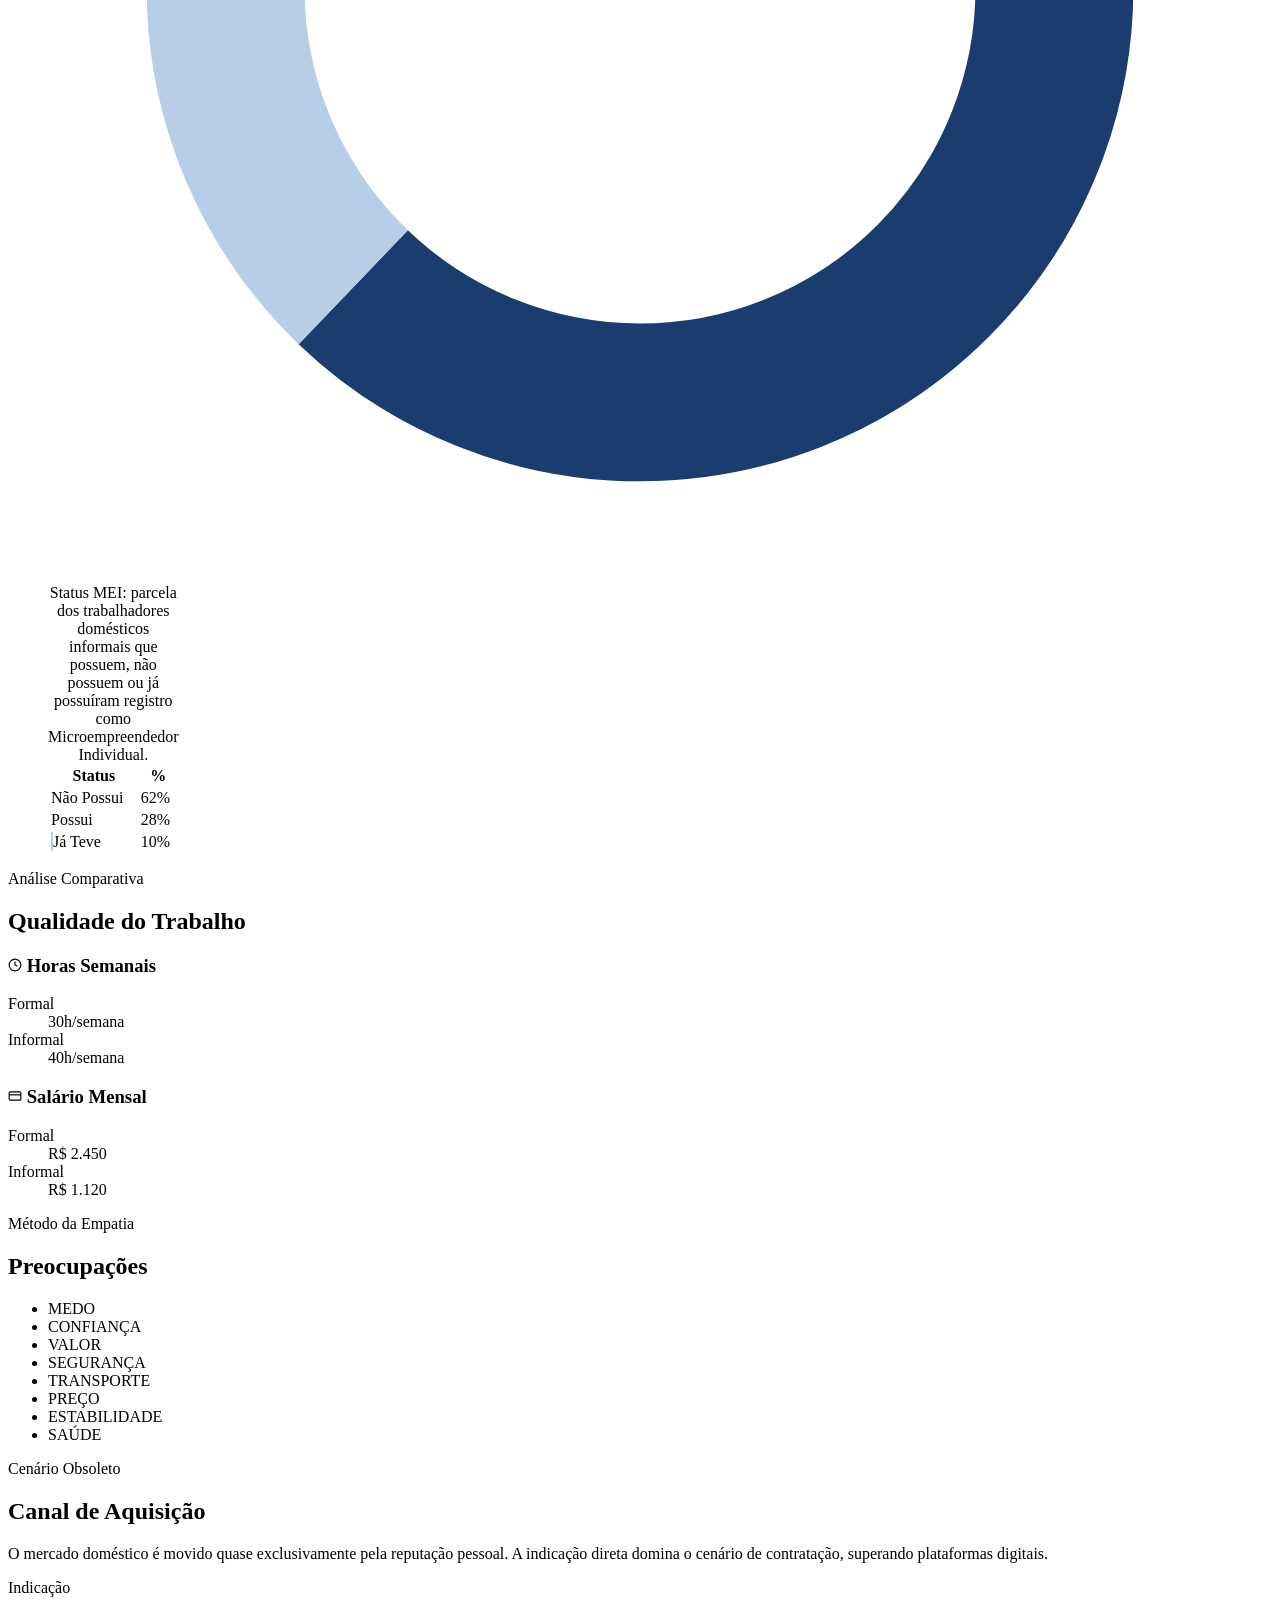
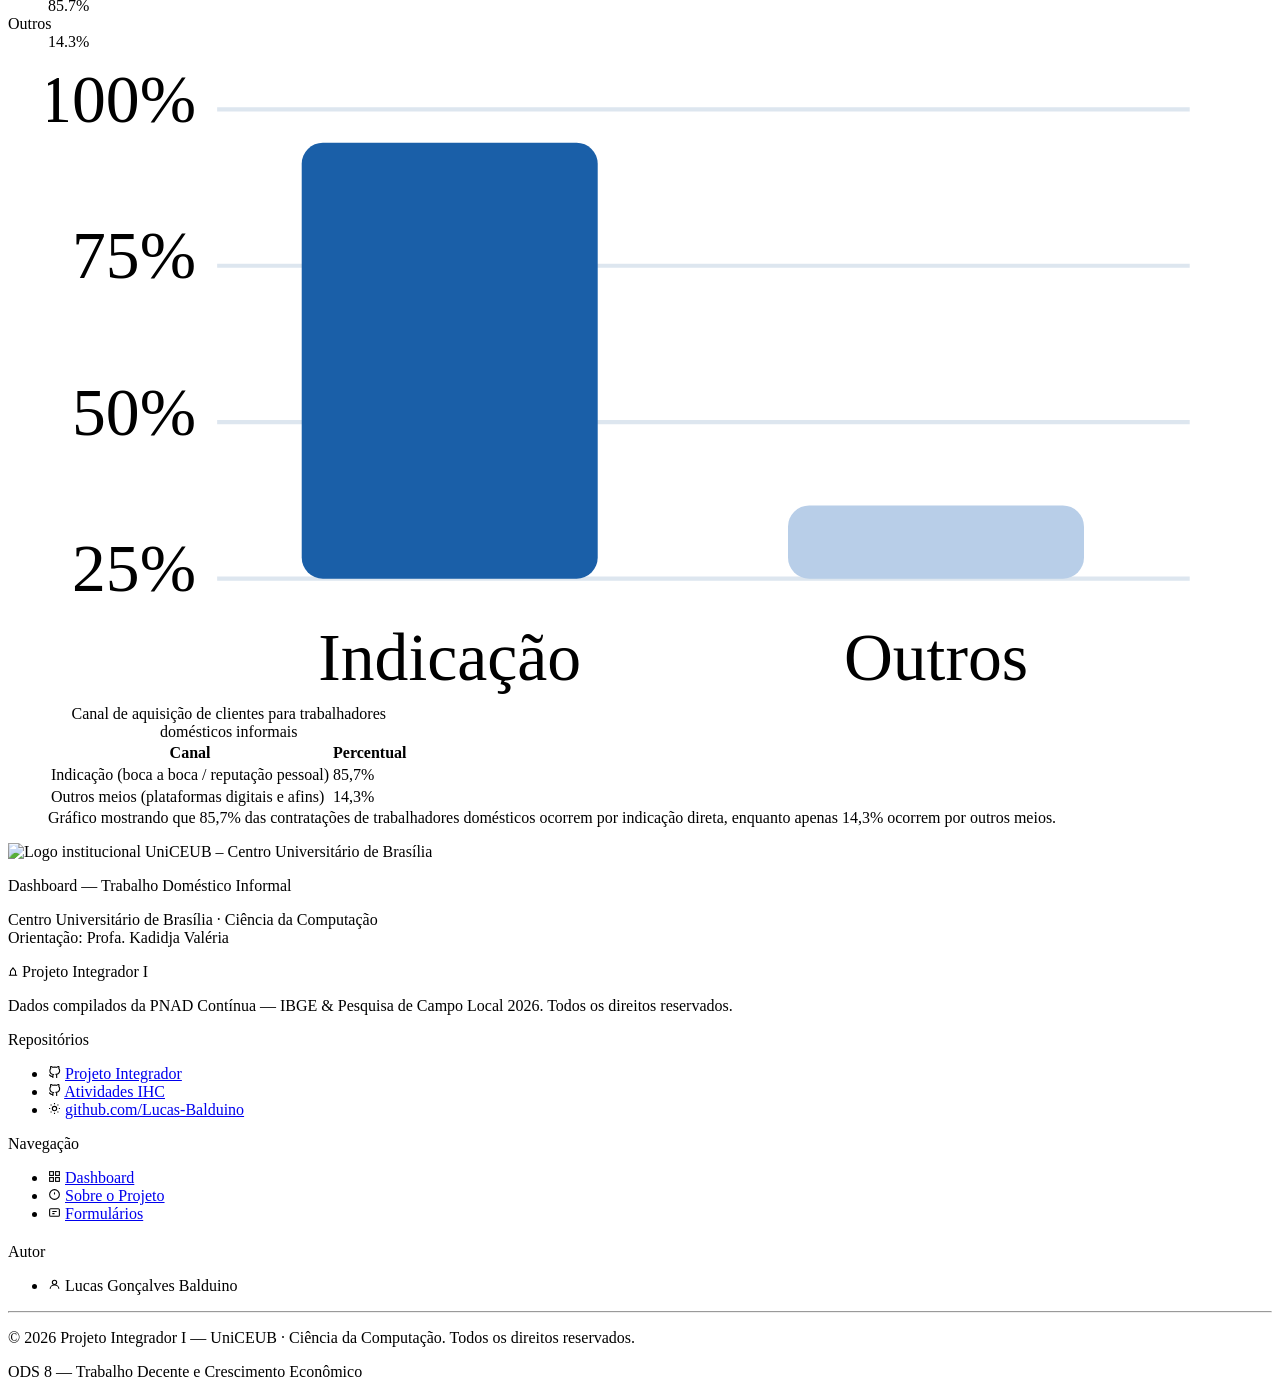
==== commit e3e8be3b: "substituicao do style por arquivo dedicado, sidebar sobre" ====
--- a/index.html
+++ b/index.html
@@ -8,572 +8,8 @@
   <link rel="preconnect" href="https://fonts.googleapis.com">
   <link rel="preconnect" href="https://fonts.gstatic.com" crossorigin>
   <link href="https://fonts.googleapis.com/css2?family=Inter:ital,opsz,wght@0,14..32,100..900;1,14..32,100..900&display=swap" rel="stylesheet">
-
-  <style>
-    /* ─────────────────────────────────────────────
-       TOKENS & RESET
-    ───────────────────────────────────────────── */
-    :root {
-      --sidebar-bg:     #0f1d2e;
-      --sidebar-w:      210px;
-      --blue-dark:      #1a3c6e;
-      --blue-mid:       #1a5fa8;
-      --blue-light:     #b8cee8;
-      --blue-pale:      #dce8f5;
-      --bg-page:        #f0f4f8;
-      --bg-card:        #ffffff;
-      --text-primary:   #0d1f36;
-      --text-secondary: #5a738a;
-      --text-muted:     #8ea8bf;
-      --accent-pink:    #e0186b;
-      --border:         #dde6ef;
-      --card-radius:    14px;
-      --shadow:         0 2px 12px rgba(10, 40, 80, .08);
-      --focus-ring:     0 0 0 3px #1a5fa8;
-    }
-
-    *, *::before, *::after { box-sizing: border-box; margin: 0; padding: 0; }
-
-    body {
-      font-family: "Inter", sans-serif;
-      background: var(--bg-page);
-      color: var(--text-primary);
-      font-size: 14px;
-      line-height: 1.5;
-    }
-
-    /* ─────────────────────────────────────────────
-       ACESSIBILIDADE: Skip Link
-       Prática: permite usuários de teclado pular navegação
-    ───────────────────────────────────────────── */
-    .skip-link {
-      position: absolute;
-      top: -100px;
-      left: 8px;
-      background: var(--blue-mid);
-      color: #fff;
-      padding: 8px 16px;
-      border-radius: 4px;
-      font-weight: 600;
-      text-decoration: none;
-      z-index: 9999;
-      transition: top .2s;
-    }
-    .skip-link:focus { top: 8px; }
-
-    /* ─────────────────────────────────────────────
-       ACESSIBILIDADE: Conteúdo visualmente oculto
-       mas acessível a leitores de tela (sr-only)
-    ───────────────────────────────────────────── */
-    .sr-only {
-      position: absolute;
-      width: 1px;
-      height: 1px;
-      padding: 0;
-      margin: -1px;
-      overflow: hidden;
-      clip: rect(0,0,0,0);
-      white-space: nowrap;
-      border: 0;
-    }
-
-    /* ─────────────────────────────────────────────
-       ACESSIBILIDADE: Foco visível (WCAG 2.4.7)
-    ───────────────────────────────────────────── */
-    :focus-visible {
-      outline: none;
-      box-shadow: var(--focus-ring);
-    }
-
-    /* ─────────────────────────────────────────────
-       LAYOUT PRINCIPAL
-    ───────────────────────────────────────────── */
-    .layout {
-      display: grid;
-      grid-template-columns: var(--sidebar-w) 1fr;
-      min-height: 100vh;
-    }
-
-    /* ─────────────────────────────────────────────
-       SIDEBAR (aside)
-       HTML Semântico: <aside> com aria-label
-    ───────────────────────────────────────────── */
-    .sidebar {
-      background: var(--sidebar-bg);
-      color: #cbd8e4;
-      display: flex;
-      flex-direction: column;
-      padding: 24px 0;
-      position: sticky;
-      top: 0;
-      height: 100vh;
-      overflow-y: auto;
-    }
-
-    .sidebar-header {
-      padding: 0 20px 20px;
-      border-bottom: 1px solid rgba(255,255,255,.08);
-    }
-    .project-title {
-      font-weight: 700;
-      font-size: 13px;
-      color: #fff;
-      /* letter-spacing: .02em; */
-    }
-    .project-subtitle {
-      font-size: 11px;
-      color: var(--text-muted);
-      margin-top: 2px;
-    }
-
-    /* ─────────────────────────────────────────────
-       ACESSIBILIDADE: Nav com <ul> semântica
-       HTML Semântico: <nav> com aria-label, <ul>, <li>, <a>
-    ───────────────────────────────────────────── */
-    .sidebar-nav {
-      padding: 16px 0;
-    }
-    .sidebar-nav ul {
-      list-style: none;
-    }
-    .nav-item {
-      display: flex;
-      align-items: center;
-      gap: 10px;
-      padding: 9px 20px;
-      color: #9db8cc;
-      text-decoration: none;
-      font-size: 13px;
-      border-left: 3px solid transparent;
-      transition: background .15s, color .15s, border-color .15s;
-    }
-    .nav-item:hover {
-      background: rgba(255,255,255,.06);
-      color: #fff;
-    }
-    .nav-item[aria-current="page"] {
-      color: #fff;
-      background: rgba(26, 95, 168, .35);
-      border-left-color: var(--blue-mid);
-      font-weight: 600;
-    }
-    .nav-icon { width: 16px; height: 16px; flex-shrink: 0; }
-
-    /* ─────────────────────────────────────────────
-       ACESSIBILIDADE: Filtros com <label> + <input>
-       Prática 5: Formulários Inclusivos
-    ───────────────────────────────────────────── */
-    .filters-section {
-      padding: 16px 20px;
-      border-top: 1px solid rgba(255,255,255,.08);
-    }
-    .filters-heading {
-      font-size: 10px;
-      text-transform: uppercase;
-      letter-spacing: .1em;
-      color: var(--text-muted);
-      margin-bottom: 10px;
-    }
-    .filters-fieldset {
-      border: none;
-      padding: 0;
-      display: flex;
-      flex-direction: column;
-      gap: 8px;
-    }
-    /* label envolve o input: aumenta área de clique (Prática 5) */
-    .filter-label {
-      display: flex;
-      align-items: center;
-      gap: 8px;
-      cursor: pointer;
-      font-size: 12px;
-      color: #9db8cc;
-      padding: 4px 0;
-    }
-    .filter-label:hover { color: #fff; }
-    .filter-label input[type="checkbox"] {
-      appearance: none;
-      -webkit-appearance: none;
-      width: 10px;
-      height: 10px;
-      border-radius: 50%;
-      border: 2px solid currentColor;
-      flex-shrink: 0;
-      cursor: pointer;
-    }
-    .filter-label input[type="checkbox"]:checked { background: currentColor; }
-    .filter-label.ibge input { color: #4a9fd4; }
-    .filter-label.local input { color: #a070c8; }
-
-    /* ─────────────────────────────────────────────
-       SIDEBAR FOOTER: Logo + Botões
-    ───────────────────────────────────────────── */
-    .sidebar-footer {
-      margin-top: auto;
-      padding: 20px;
-      border-top: 1px solid rgba(255,255,255,.08);
-      display: flex;
-      flex-direction: column;
-      gap: 10px;
-      align-items: center;
-    }
-
-    /* CEUB Logo (texto) */
-    .ceub-logo {
-      width: 100px;
-    }
-
-    /* ─────────────────────────────────────────────
-       ACESSIBILIDADE: Botões nativos (<button>)
-       Prática: Substituição de divs por <button>
-    ───────────────────────────────────────────── */
-    .btn-sidebar {
-      width: 100%;
-      background: none;
-      border: none;
-      cursor: pointer;
-      font-family: inherit;
-      font-size: 12px;
-      display: flex;
-      align-items: center;
-      gap: 6px;
-      color: #9db8cc;
-      padding: 6px 0;
-      text-align: left;
-      transition: color .15s;
-    }
-    .btn-sidebar:hover { color: #fff; }
-
-    .btn-export {
-      width: 100%;
-      background: var(--blue-mid);
-      color: #fff;
-      border: none;
-      border-radius: 8px;
-      padding: 9px 14px;
-      font-family: inherit;
-      font-size: 12px;
-      font-weight: 600;
-      cursor: pointer;
-      display: flex;
-      align-items: center;
-      gap: 6px;
-      transition: background .15s;
-    }
-    .btn-export:hover { background: var(--blue-dark); }
-
-    /* ─────────────────────────────────────────────
-       ÁREA PRINCIPAL
-       HTML Semântico: <main> com id e aria-labelledby
-    ───────────────────────────────────────────── */
-    .main-content {
-      padding: 32px 28px;
-      display: flex;
-      flex-direction: column;
-      gap: 20px;
-    }
-
-    .dashboard-header { margin-bottom: 4px; }
-    .dashboard-category {
-      font-size: 11px;
-      text-transform: uppercase;
-      letter-spacing: .12em;
-      color: var(--blue-mid);
-      font-weight: 600;
-    }
-    /* ─── H1: único por página (Prática 1) ─── */
-    .dashboard-header h1 {
-      font-size: 28px;
-      font-weight: 800;
-      color: var(--text-primary);
-      margin-top: 4px;
-      line-height: 1.2;
-    }
-
-    /* ─────────────────────────────────────────────
-       CARDS (seções)
-    ───────────────────────────────────────────── */
-    .dashboard-row {
-      display: grid;
-      grid-template-columns: 1fr auto;
-      gap: 20px;
-    }
-    .dashboard-row--equal {
-      grid-template-columns: 1fr 1fr;
-    }
-
-    .card {
-      background: var(--bg-card);
-      border-radius: var(--card-radius);
-      padding: 22px 24px;
-      box-shadow: var(--shadow);
-    }
-    .card--wide { grid-column: 1; }
-    .card--narrow { min-width: 260px; max-width: 300px; }
-    .card--full { width: 100%; }
-
-    .card-header { margin-bottom: 18px; position: relative; }
-    .card-category {
-      font-size: 10px;
-      text-transform: uppercase;
-      letter-spacing: .12em;
-      color: var(--blue-mid);
-      font-weight: 700;
-    }
-    /* ─── H2: seções principais (Prática 1) ─── */
-    .card-header h2 {
-      font-size: 18px;
-      font-weight: 700;
-      color: var(--text-primary);
-      margin-top: 3px;
-    }
-
-    /* ─────────────────────────────────────────────
-       ACESSIBILIDADE: Botão de info como <button>
-    ───────────────────────────────────────────── */
-    .btn-info {
-      position: absolute;
-      top: 0;
-      right: 0;
-      background: none;
-      border: none;
-      cursor: pointer;
-      color: var(--text-muted);
-      font-size: 16px;
-      padding: 4px;
-      line-height: 1;
-      border-radius: 50%;
-    }
-    .btn-info:hover { color: var(--blue-mid); }
-
-    /* ─────────────────────────────────────────────
-       GRÁFICOS DE ROSCA (donut charts)
-       Acessibilidade: <figure>, <svg role="img">,
-       <title> e tabela como alternativa textual
-    ───────────────────────────────────────────── */
-    .charts-row {
-      display: flex;
-      gap: 24px;
-      align-items: flex-start;
-      justify-content: space-around;
-    }
-    .donut-figure {
-      display: flex;
-      flex-direction: column;
-      align-items: center;
-      gap: 10px;
-      flex: 1;
-    }
-    .donut-svg { width: 130px; height: 130px; }
-    .donut-value {
-      font-size: 22px;
-      font-weight: 800;
-      fill: var(--blue-mid);
-      font-family: 'Segoe UI', sans-serif;
-    }
-    .donut-label-text {
-      font-size: 9px;
-      fill: var(--text-muted);
-      font-family: 'Segoe UI', sans-serif;
-      text-transform: uppercase;
-      letter-spacing: .08em;
-    }
-    .donut-figure figcaption {
-      text-align: center;
-      font-size: 12px;
-      color: var(--text-secondary);
-      max-width: 140px;
-      line-height: 1.4;
-    }
-
-    /* ─────────────────────────────────────────────
-       STATUS MEI
-    ───────────────────────────────────────────── */
-    .mei-figure {
-      display: flex;
-      gap: 16px;
-      align-items: center;
-    }
-    .mei-svg { width: 110px; height: 110px; flex-shrink: 0; }
-
-    /* ─────────────────────────────────────────────
-       ACESSIBILIDADE: Tabela de dados estruturada
-       Prática 2 / Padrão eMAG: tabela para dados tabulares
-    ───────────────────────────────────────────── */
-    .mei-table {
-      border-collapse: collapse;
-      font-size: 12px;
-      width: 100%;
-    }
-    .mei-table th,
-    .mei-table td {
-      padding: 5px 8px;
-      text-align: left;
-    }
-    .mei-table th {
-      color: var(--text-muted);
-      font-weight: 600;
-      border-bottom: 1px solid var(--border);
-    }
-    .mei-table td { color: var(--text-primary); }
-    .mei-table td:last-child { font-weight: 700; text-align: right; }
-    .legend-dot {
-      display: inline-block;
-      width: 9px;
-      height: 9px;
-      border-radius: 2px;
-      margin-right: 6px;
-      vertical-align: middle;
-    }
-
-    /* ─────────────────────────────────────────────
-       QUALIDADE DO TRABALHO
-    ───────────────────────────────────────────── */
-    .quality-metrics {
-      display: grid;
-      grid-template-columns: 1fr 1fr;
-      gap: 28px;
-    }
-    /* ─── H3: subseção (Prática 1) ─── */
-    .metric-title {
-      font-size: 12px;
-      font-weight: 600;
-      color: var(--text-secondary);
-      margin-bottom: 14px;
-      display: flex;
-      align-items: center;
-      gap: 6px;
-    }
-    .metric-dl { display: flex; flex-direction: column; gap: 12px; }
-    .metric-item { display: flex; flex-direction: column; gap: 4px; }
-    .metric-item dt {
-      font-size: 11px;
-      color: var(--text-muted);
-    }
-    .metric-item dd { display: flex; flex-direction: column; gap: 4px; }
-    .metric-value {
-      font-size: 13px;
-      font-weight: 700;
-      color: var(--text-primary);
-    }
-    .bar-track {
-      height: 6px;
-      background: var(--blue-pale);
-      border-radius: 99px;
-      overflow: hidden;
-    }
-    .bar-fill {
-      height: 100%;
-      border-radius: 99px;
-    }
-    .bar-fill--formal   { background: var(--blue-light); }
-    .bar-fill--informal { background: var(--blue-mid); }
-
-    /* ─────────────────────────────────────────────
-       PREOCUPAÇÕES
-       ACESSIBILIDADE: Word cloud substituída por <ul>
-       semântica (Prática: HTML Semântico)
-    ───────────────────────────────────────────── */
-    .concerns-list {
-      list-style: none;
-      display: flex;
-      flex-wrap: wrap;
-      gap: 8px 12px;
-      align-items: center;
-    }
-    .concerns-list li {
-      font-weight: 800;
-      letter-spacing: .02em;
-      color: var(--blue-dark);
-      line-height: 1.3;
-    }
-    .concern--xl  { font-size: 22px; }
-    .concern--lg  { font-size: 17px; }
-    .concern--md  { font-size: 14px; color: var(--text-secondary); }
-    .concern--sm  { font-size: 11px; color: var(--text-muted); }
-    .concern--accent { color: var(--blue-mid); }
-
-    /* ─────────────────────────────────────────────
-       CANAL DE AQUISIÇÃO
-    ───────────────────────────────────────────── */
-    .canal-grid {
-      display: grid;
-      grid-template-columns: 1fr 1.2fr;
-      gap: 32px;
-      align-items: start;
-    }
-    .canal-text p {
-      font-size: 13px;
-      color: var(--text-secondary);
-      line-height: 1.6;
-      margin-top: 6px;
-    }
-    .canal-stats {
-      display: flex;
-      gap: 28px;
-      margin-top: 20px;
-    }
-    .canal-stats > div { display: flex; flex-direction: column; }
-    .canal-stats dt {
-      font-size: 10px;
-      text-transform: uppercase;
-      letter-spacing: .1em;
-      color: var(--text-muted);
-      font-weight: 600;
-    }
-    .canal-stats dd {
-      font-size: 22px;
-      font-weight: 800;
-      color: var(--blue-mid);
-      margin-top: 2px;
-    }
-    .canal-chart-svg { width: 100%; height: 160px; }
-    .chart-axis-label {
-      font-size: 9px;
-      fill: var(--text-muted);
-      font-family: 'Segoe UI', sans-serif;
-    }
-    .chart-bar-label {
-      font-size: 10px;
-      fill: var(--text-secondary);
-      font-family: 'Segoe UI', sans-serif;
-    }
-
-    /* ─────────────────────────────────────────────
-       RODAPÉ
-       HTML Semântico: <footer>
-    ───────────────────────────────────────────── */
-    .dashboard-footer {
-      padding-top: 12px;
-      border-top: 1px solid var(--border);
-      text-align: center;
-    }
-    .dashboard-footer p {
-      font-size: 11px;
-      color: var(--text-muted);
-    }
-
-    /* ─────────────────────────────────────────────
-       RESPONSIVIDADE BÁSICA
-    ───────────────────────────────────────────── */
-    @media (max-width: 900px) {
-      .layout { grid-template-columns: 1fr; }
-      .sidebar {
-        position: static;
-        height: auto;
-        flex-direction: row;
-        flex-wrap: wrap;
-        padding: 12px 16px;
-      }
-      .sidebar-nav ul { display: flex; flex-wrap: wrap; }
-      .dashboard-row,
-      .dashboard-row--equal,
-      .canal-grid,
-      .quality-metrics { grid-template-columns: 1fr; }
-      .card--narrow { max-width: 100%; }
-    }
-  </style>
+  <link rel="stylesheet" href="styles.css">
+
 </head>
 
 <body>
@@ -616,6 +52,12 @@
             <a href="formularios.html" class="nav-item">
               <svg class="nav-icon" aria-hidden="true" viewBox="0 0 24 24" fill="none" stroke="currentColor" stroke-width="2"><rect x="3" y="5" width="18" height="14" rx="2"/><path d="M8 10h8M8 14h4"/></svg>
               Formulários
+            </a>
+          </li>
+          <li>
+            <a href="sobre.html" class="nav-item">
+              <svg class="nav-icon" aria-hidden="true" viewBox="0 0 24 24" fill="none" stroke="currentColor" stroke-width="2"><circle cx="12" cy="12" r="9"/><line x1="12" y1="8" x2="12" y2="12"/><line x1="12" y1="16" x2="12.01" y2="16"/></svg>
+              Sobre o Projeto
             </a>
           </li>
           <li>
@@ -1182,21 +624,94 @@
            RODAPÉ
            HTML Semântico: <footer> dentro de <main>
       ═══════════════════════════════════════════ -->
-      <footer class="dashboard-footer">
-        <p>
-          Dados compilados da PNAD contínua IBGE &amp; Pesquisa Local 2026.
-          Todos os direitos reservados.
-        </p>
-        <p>
-          Repositório do Projeto Integrador <a href="https://github.com/Lucas-Balduino/ProjetoIntegrador">https://github.com/Lucas-Balduino/ProjetoIntegrador</a>
-        </p>
-        <p>
-          Repositório de Atividades IHC <a href="https://github.com/Lucas-Balduino/AvaliacaoIHC">https://github.com/Lucas-Balduino/AvaliacaoIHC</a>
-        </p>
-        <p>
-          Autor Lucas Gonçalves Balduino <a href="https://github.com/Lucas-Balduino">https://github.com/Lucas-Balduino</a>
-        </p>
-      </footer>
+<footer class="site-footer" aria-label="Rodapé do site">
+
+  <div class="footer-grid">
+
+    <!-- Coluna 1: Identidade do Projeto e Instituição -->
+    <div class="footer-brand">
+      <img
+        class="footer-ceub-logo"
+        src="https://institucional.uniceub.br/hubfs/BrandCenter/img/logo-ceub-colorida-02.png"
+        alt="Logo institucional UniCEUB – Centro Universitário de Brasília"
+      >
+      <p class="footer-project-name">Dashboard — Trabalho Doméstico Informal</p>
+      <p class="footer-institution">
+        Centro Universitário de Brasília · Ciência da Computação<br>
+        Orientação: Profa. Kadidja Valéria
+      </p>
+      <span class="footer-badge" aria-label="Projeto Integrador I">
+        <svg width="10" height="10" viewBox="0 0 24 24" fill="none" stroke="currentColor" stroke-width="2.5" aria-hidden="true"><path d="M2 20h20M6 20V10l6-8 6 8v10"/></svg>
+        Projeto Integrador I
+      </span>
+      <p class="footer-data-note">
+        Dados compilados da PNAD Contínua — IBGE &amp; Pesquisa de Campo Local 2026.
+        Todos os direitos reservados.
+      </p>
+    </div>
+
+    <!-- Coluna 2: Repositórios -->
+    <div class="footer-col">
+      <p class="footer-col-heading">Repositórios</p>
+      <ul class="footer-link-list">
+        <li>
+          <svg width="13" height="13" viewBox="0 0 24 24" fill="none" stroke="currentColor" stroke-width="2" aria-hidden="true" class="footer-link-icon"><path d="M9 19c-5 1.5-5-2.5-7-3m14 6v-3.87a3.37 3.37 0 0 0-.94-2.61c3.14-.35 6.44-1.54 6.44-7A5.44 5.44 0 0 0 20 4.77A5.07 5.07 0 0 0 19.91 1S18.73.65 16 2.48a13.38 13.38 0 0 0-7 0C6.27.65 5.09 1 5.09 1A5.07 5.07 0 0 0 5 4.77a5.44 5.44 0 0 0-1.5 3.78c0 5.42 3.3 6.61 6.44 7A3.37 3.37 0 0 0 9 18.13V22"/></svg>
+          <a href="https://github.com/Lucas-Balduino/ProjetoIntegrador">Projeto Integrador</a>
+        </li>
+        <li>
+          <svg width="13" height="13" viewBox="0 0 24 24" fill="none" stroke="currentColor" stroke-width="2" aria-hidden="true" class="footer-link-icon"><path d="M9 19c-5 1.5-5-2.5-7-3m14 6v-3.87a3.37 3.37 0 0 0-.94-2.61c3.14-.35 6.44-1.54 6.44-7A5.44 5.44 0 0 0 20 4.77A5.07 5.07 0 0 0 19.91 1S18.73.65 16 2.48a13.38 13.38 0 0 0-7 0C6.27.65 5.09 1 5.09 1A5.07 5.07 0 0 0 5 4.77a5.44 5.44 0 0 0-1.5 3.78c0 5.42 3.3 6.61 6.44 7A3.37 3.37 0 0 0 9 18.13V22"/></svg>
+          <a href="https://github.com/Lucas-Balduino/AvaliacaoIHC">Atividades IHC</a>
+        </li>
+        <li>
+          <svg width="13" height="13" viewBox="0 0 24 24" fill="none" stroke="currentColor" stroke-width="2" aria-hidden="true" class="footer-link-icon"><circle cx="12" cy="12" r="4"/><path d="M12 2v2M12 20v2M4.93 4.93l1.41 1.41M17.66 17.66l1.41 1.41M2 12h2M20 12h2M6.34 17.66l-1.41 1.41M19.07 4.93l-1.41 1.41"/></svg>
+          <a href="https://github.com/Lucas-Balduino">github.com/Lucas-Balduino</a>
+        </li>
+      </ul>
+    </div>
+
+    <!-- Coluna 3: Navegação + Autor -->
+    <div class="footer-col">
+      <p class="footer-col-heading">Navegação</p>
+      <ul class="footer-link-list">
+        <li>
+          <svg width="13" height="13" viewBox="0 0 24 24" fill="none" stroke="currentColor" stroke-width="2" aria-hidden="true" class="footer-link-icon"><rect x="3" y="3" width="7" height="7"/><rect x="14" y="3" width="7" height="7"/><rect x="3" y="14" width="7" height="7"/><rect x="14" y="14" width="7" height="7"/></svg>
+          <a href="index.html">Dashboard</a>
+        </li>
+        <li>
+          <svg width="13" height="13" viewBox="0 0 24 24" fill="none" stroke="currentColor" stroke-width="2" aria-hidden="true" class="footer-link-icon"><circle cx="12" cy="12" r="9"/><line x1="12" y1="8" x2="12" y2="12"/><line x1="12" y1="16" x2="12.01" y2="16"/></svg>
+          <a href="sobre.html">Sobre o Projeto</a>
+        </li>
+        <li>
+          <svg width="13" height="13" viewBox="0 0 24 24" fill="none" stroke="currentColor" stroke-width="2" aria-hidden="true" class="footer-link-icon"><rect x="3" y="5" width="18" height="14" rx="2"/><path d="M8 10h8M8 14h4"/></svg>
+          <a href="formularios.html">Formulários</a>
+        </li>
+      </ul>
+
+      <p class="footer-col-heading" style="margin-top: 20px;">Autor</p>
+      <ul class="footer-link-list">
+        <li>
+          <svg width="13" height="13" viewBox="0 0 24 24" fill="none" stroke="currentColor" stroke-width="2" aria-hidden="true" class="footer-link-icon"><circle cx="12" cy="8" r="4"/><path d="M4 20c0-4 3.6-7 8-7s8 3 8 7"/></svg>
+          <span class="footer-author-name">Lucas Gonçalves Balduino</span>
+        </li>
+      </ul>
+    </div>
+
+  </div><!-- /footer-grid -->
+
+  <hr class="footer-divider" aria-hidden="true">
+
+  <div class="footer-bottom">
+    <p class="footer-copyright">
+      © 2026 Projeto Integrador I — UniCEUB · Ciência da Computação. Todos os direitos reservados.
+    </p>
+    <span class="footer-ods-badge" aria-label="Alinhado ao ODS 8 da ONU: Trabalho Decente e Crescimento Econômico">
+      <span class="footer-ods-dot" aria-hidden="true"></span>
+      ODS 8 — Trabalho Decente e Crescimento Econômico
+    </span>
+  </div>
+
+</footer>
+
 
     </main><!-- /main#conteudo-principal -->
 
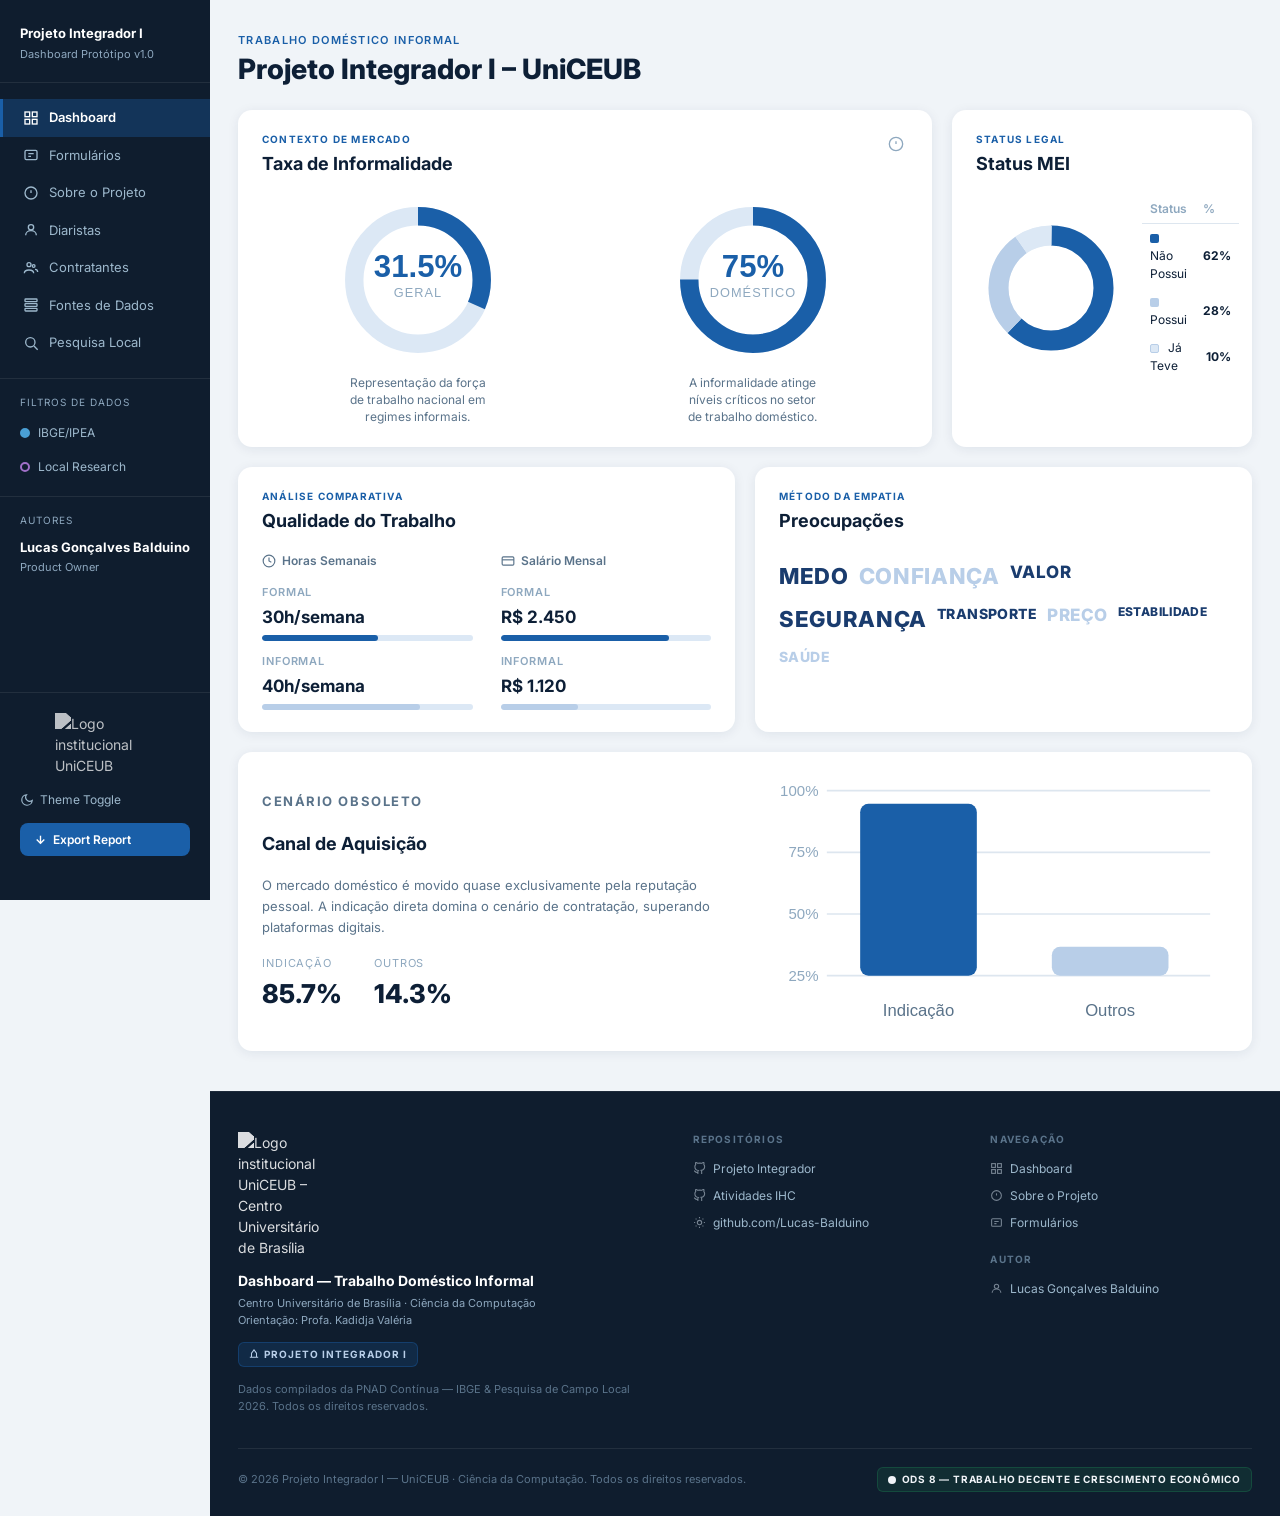
==== commit c4fd988c: "correcao estilo grafico, e coerencia grafica no arquivo de estilizacao" ====
--- a/index.html
+++ b/index.html
@@ -226,7 +226,7 @@
                   stroke="#1a5fa8"
                   stroke-width="13"
                   stroke-dasharray="89.06 193.68"
-                  stroke-linecap="round"
+                  stroke-linecap="butt"
                   transform="rotate(-90 60 60)"
                 />
                 <text x="60" y="58" text-anchor="middle" class="donut-value">31.5%</text>
@@ -267,7 +267,7 @@
                   stroke="#1a5fa8"
                   stroke-width="13"
                   stroke-dasharray="212.06 70.68"
-                  stroke-linecap="round"
+                  stroke-linecap="butt"
                   transform="rotate(-90 60 60)"
                 />
                 <text x="60" y="58" text-anchor="middle" class="donut-value">75%</text>
@@ -320,7 +320,7 @@
               <!-- Segmento 1 – Não Possui 62%: 264.5*0.62=163.99 -->
               <circle
                 cx="60" cy="60" r="42"
-                fill="none" stroke="#1a3c6e" stroke-width="16"
+                fill="none" stroke="#1a5fa8" stroke-width="16"
                 stroke-dasharray="163.99 99.90"
                 stroke-dashoffset="0"
                 transform="rotate(-90 60 60)"
@@ -365,7 +365,7 @@
                       A informação é transmitida pelo texto, não só pela cor.
                     -->
                     <td>
-                      <span class="legend-dot" style="background:#1a3c6e" aria-hidden="true"></span>
+                      <span class="legend-dot" style="background:#1a5fa8" aria-hidden="true"></span>
                       Não Possui
                     </td>
                     <td>62%</td>
--- a/styles.css
+++ b/styles.css
@@ -0,0 +1,1055 @@
+/* ═══════════════════════════════════════════════════════════════
+   SHARED STYLESHEET — Projeto Integrador I – UniCEUB
+   Applies to: index.html · formularios.html · sobre.html
+═══════════════════════════════════════════════════════════════ */
+
+/* ─── DESIGN TOKENS ─── */
+:root {
+  --sidebar-bg:      #0f1d2e;
+  --sidebar-w:       210px;
+  --blue-dark:       #1a3c6e;
+  --blue-mid:        #1a5fa8;
+  --blue-light:      #b8cee8;
+  --blue-pale:       #dce8f5;
+  --bg-page:         #f0f4f8;
+  --bg-card:         #ffffff;
+  --text-primary:    #0d1f36;
+  --text-secondary:  #5a738a;
+  --text-muted:      #8ea8bf;
+  --accent-green:    #020202;
+  --border:          #dde6ef;
+  --border-focus:    #1a5fa8;
+  --card-radius:     14px;
+  --shadow:          0 2px 12px rgba(10, 40, 80, .08);
+  --focus-ring:      0 0 0 3px #1a5fa8;
+  --error-bg:        #fff0f3;
+  --error-border:    #e0186b;
+  --error-text:      #9b0039;
+  --success-bg:      #f0faf4;
+  --success-border:  #22a05b;
+  --success-text:    #155235;
+}
+
+/* ─── RESET ─── */
+*, *::before, *::after {
+  box-sizing: border-box;
+  margin: 0;
+  padding: 0;
+}
+
+body {
+  font-family: "Inter", sans-serif;
+  background: var(--bg-page);
+  color: var(--text-primary);
+  font-size: 14px;
+  line-height: 1.5;
+}
+
+/* ─── ACCESSIBILITY: Skip Link ─── */
+.skip-link {
+  position: absolute;
+  top: -100px;
+  left: 8px;
+  background: var(--blue-mid);
+  color: #fff;
+  padding: 8px 16px;
+  border-radius: 4px;
+  font-weight: 600;
+  text-decoration: none;
+  z-index: 9999;
+  transition: top .2s;
+}
+.skip-link:focus { top: 8px; }
+
+/* ─── ACCESSIBILITY: Screen-reader only ─── */
+.sr-only {
+  position: absolute;
+  width: 1px;
+  height: 1px;
+  padding: 0;
+  margin: -1px;
+  overflow: hidden;
+  clip: rect(0,0,0,0);
+  white-space: nowrap;
+  border: 0;
+}
+
+/* ─── ACCESSIBILITY: Visible focus ─── */
+:focus-visible {
+  outline: none;
+  box-shadow: var(--focus-ring);
+  border-radius: 4px;
+}
+
+/* ════════════════════════════════════════════════
+   LAYOUT — Flexbox primary structural alignment
+════════════════════════════════════════════════ */
+.layout {
+  display: flex;
+  min-height: 100vh;
+}
+
+/* ════════════════════════════════════════════════
+   SIDEBAR
+════════════════════════════════════════════════ */
+.sidebar {
+  background: var(--sidebar-bg);
+  color: #cbd8e4;
+  display: flex;
+  flex-direction: column;
+  padding: 24px 0;
+  position: sticky;
+  top: 0;
+  height: 100vh;
+  overflow-y: auto;
+  flex-shrink: 0;
+  width: var(--sidebar-w);
+}
+
+.sidebar-header {
+  padding: 0 20px 20px;
+  border-bottom: 1px solid rgba(255,255,255,.08);
+}
+.project-title {
+  font-weight: 700;
+  font-size: 13px;
+  color: #fff;
+}
+.project-subtitle {
+  font-size: 11px;
+  color: var(--text-muted);
+  margin-top: 2px;
+}
+
+/* ─── Sidebar Nav ─── */
+.sidebar-nav { padding: 16px 0; }
+.sidebar-nav ul { list-style: none; }
+
+.nav-item {
+  display: flex;
+  align-items: center;
+  gap: 10px;
+  padding: 9px 20px;
+  color: #9db8cc;
+  text-decoration: none;
+  font-size: 13px;
+  border-left: 3px solid transparent;
+  transition: background .15s, color .15s, border-color .15s;
+}
+.nav-item:hover {
+  background: rgba(255,255,255,.06);
+  color: #fff;
+}
+.nav-item[aria-current="page"] {
+  color: #fff;
+  background: rgba(26, 95, 168, .35);
+  border-left-color: var(--blue-mid);
+  font-weight: 600;
+}
+.nav-icon { width: 16px; height: 16px; flex-shrink: 0; }
+
+/* ─── Sidebar Filters ─── */
+.filters-section {
+  padding: 16px 20px;
+  border-top: 1px solid rgba(255,255,255,.08);
+}
+.filters-heading {
+  font-size: 10px;
+  text-transform: uppercase;
+  letter-spacing: .1em;
+  color: var(--text-muted);
+  margin-bottom: 10px;
+}
+.filters-fieldset {
+  border: none;
+  padding: 0;
+  display: flex;
+  flex-direction: column;
+  gap: 8px;
+}
+.filter-label {
+  display: flex;
+  align-items: center;
+  gap: 8px;
+  cursor: pointer;
+  font-size: 12px;
+  color: #9db8cc;
+  padding: 4px 0;
+}
+.filter-label:hover { color: #fff; }
+.filter-label input[type="checkbox"] {
+  appearance: none;
+  -webkit-appearance: none;
+  width: 10px;
+  height: 10px;
+  border-radius: 50%;
+  border: 2px solid currentColor;
+  flex-shrink: 0;
+  cursor: pointer;
+}
+.filter-label input[type="checkbox"]:checked { background: currentColor; }
+.filter-label.ibge input  { color: #4a9fd4; }
+.filter-label.local input { color: #a070c8; }
+
+/* ─── Sidebar Footer ─── */
+.sidebar-footer {
+  margin-top: auto;
+  padding: 20px;
+  border-top: 1px solid rgba(255,255,255,.08);
+  display: flex;
+  flex-direction: column;
+  gap: 10px;
+  align-items: center;
+}
+.ceub-logo { width: 100px; filter: brightness(0) invert(1);
+  opacity: .85; }
+
+.btn-sidebar {
+  width: 100%;
+  background: none;
+  border: none;
+  cursor: pointer;
+  font-family: inherit;
+  font-size: 12px;
+  display: flex;
+  align-items: center;
+  gap: 6px;
+  color: #9db8cc;
+  padding: 6px 0;
+  text-align: left;
+  transition: color .15s;
+}
+.btn-sidebar:hover { color: #fff; }
+
+.btn-export {
+  width: 100%;
+  background: var(--blue-mid);
+  color: #fff;
+  border: none;
+  border-radius: 8px;
+  padding: 9px 14px;
+  font-family: inherit;
+  font-size: 12px;
+  font-weight: 600;
+  cursor: pointer;
+  display: flex;
+  align-items: center;
+  gap: 6px;
+  transition: background .15s;
+}
+.btn-export:hover { background: var(--blue-dark); }
+
+/* ════════════════════════════════════════════════
+   MAIN CONTENT (shared)
+════════════════════════════════════════════════ */
+.main-content {
+  flex: 1;
+  padding: 32px 28px;
+  display: flex;
+  flex-direction: column;
+  gap: 20px;
+  min-width: 0;
+}
+
+.dashboard-header { margin-bottom: 4px; }
+.dashboard-category {
+  font-size: 11px;
+  text-transform: uppercase;
+  letter-spacing: .12em;
+  color: var(--blue-mid);
+  font-weight: 600;
+}
+.dashboard-header h1 {
+  font-size: 28px;
+  font-weight: 800;
+  color: var(--text-primary);
+  margin-top: 4px;
+  line-height: 1.2;
+}
+
+/* ─── Cards ─── */
+.dashboard-row {
+  display: grid;
+  grid-template-columns: 1fr auto;
+  gap: 20px;
+}
+.dashboard-row--equal { grid-template-columns: 1fr 1fr; }
+
+.card {
+  background: var(--bg-card);
+  border-radius: var(--card-radius);
+  padding: 22px 24px;
+  box-shadow: var(--shadow);
+}
+.card--wide   { grid-column: 1; }
+.card--narrow { min-width: 260px; max-width: 300px; }
+.card--full   { width: 100%; }
+
+.card-header { margin-bottom: 18px; position: relative; }
+.card-category {
+  font-size: 10px;
+  text-transform: uppercase;
+  letter-spacing: .12em;
+  color: var(--blue-mid);
+  font-weight: 700;
+}
+.card-header h2 {
+  font-size: 18px;
+  font-weight: 700;
+  color: var(--text-primary);
+  margin-top: 3px;
+}
+
+.btn-info {
+  position: absolute;
+  top: 0; right: 0;
+  background: none; border: none;
+  cursor: pointer;
+  color: var(--text-muted);
+  font-size: 16px;
+  padding: 4px;
+  line-height: 1;
+  border-radius: 50%;
+}
+.btn-info:hover { color: var(--blue-mid); }
+
+/* ─── Footer ─── */
+
+/* ── Contêiner principal ── */
+.site-footer {
+  background: var(--sidebar-bg);          /* #0f1d2e — mesmo da sidebar */
+  color: #cbd8e4;
+  margin-top: 20px;
+  padding: 40px 28px 24px;
+  border-top: 1px solid rgba(255,255,255,.06);
+  margin-left: -28px;
+  margin-right: -28px;
+  margin-bottom: -32px;
+}
+
+/* ── Grid das três colunas ── */
+.footer-grid {
+  display: flex;
+  gap: 36px;
+  margin-bottom: 32px;
+}
+
+/* Coluna de identidade ocupa mais espaço */
+.footer-brand { flex: 1.6; }
+.footer-col   { flex: 1; }
+
+/* ── Logo CEUB ── */
+.footer-ceub-logo {
+  display: block;
+  width: 88px;
+  margin-bottom: 14px;
+  /* filtro para garantir legibilidade sobre fundo escuro */
+  filter: brightness(0) invert(1);
+  opacity: .85;
+}
+
+/* ── Nome do projeto ── */
+.footer-project-name {
+  font-size: 14px;
+  font-weight: 700;
+  color: #fff;
+  margin-bottom: 4px;
+  line-height: 1.3;
+}
+
+/* ── Instituição / orientação ── */
+.footer-institution {
+  font-size: 11px;
+  color: #8ea8bf;
+  line-height: 1.6;
+  margin-bottom: 12px;
+}
+
+/* ── Badge "Projeto Integrador I" ── */
+.footer-badge {
+  display: inline-flex;
+  align-items: center;
+  gap: 5px;
+  font-size: 10px;
+  font-weight: 700;
+  text-transform: uppercase;
+  letter-spacing: .10em;
+  background: rgba(26, 95, 168, .20);
+  color: var(--blue-light);
+  border: 1px solid rgba(26, 95, 168, .40);
+  border-radius: 6px;
+  padding: 4px 10px;
+  margin-bottom: 14px;
+}
+
+/* ── Nota sobre dados ── */
+.footer-data-note {
+  font-size: 11px;
+  color: #5a738a;
+  line-height: 1.6;
+}
+
+/* ── Cabeçalho de coluna ── */
+.footer-col-heading {
+  font-size: 10px;
+  font-weight: 700;
+  text-transform: uppercase;
+  letter-spacing: .12em;
+  color: #5a738a;
+  margin-bottom: 14px;
+}
+
+/* ── Lista de links ── */
+.footer-link-list {
+  list-style: none;
+  display: flex;
+  flex-direction: column;
+  gap: 10px;
+}
+.footer-link-list li {
+  display: flex;
+  align-items: flex-start;
+  gap: 7px;
+  line-height: 1.4;
+}
+.footer-link-icon {
+  flex-shrink: 0;
+  margin-top: 1px;
+  opacity: .55;
+}
+.footer-link-list a {
+  color: #9db8cc;
+  text-decoration: none;
+  font-size: 12px;
+  transition: color .15s;
+}
+.footer-link-list a:hover { color: #fff; }
+.footer-author-name {
+  font-size: 12px;
+  color: #9db8cc;
+}
+
+/* ── Divisória ── */
+.footer-divider {
+  border: none;
+  border-top: 1px solid rgba(255,255,255,.08);
+  margin: 0 0 18px;
+}
+
+/* ── Barra inferior ── */
+.footer-bottom {
+  display: flex;
+  align-items: center;
+  justify-content: space-between;
+  flex-wrap: wrap;
+  gap: 10px;
+}
+.footer-copyright {
+  font-size: 11px;
+  color: #5a738a;
+}
+
+/* ── Badge ODS 8 ── */
+.footer-ods-badge {
+  display: inline-flex;
+  align-items: center;
+  gap: 6px;
+  font-size: 10px;
+  font-weight: 700;
+  text-transform: uppercase;
+  letter-spacing: .08em;
+  color: var(--bg-page);
+  background: rgba(34, 160, 91, .12);
+  border: 1px solid rgba(34, 160, 91, .25);
+  border-radius: 6px;
+  padding: 4px 10px;
+}
+.footer-ods-dot {
+  width: 8px;
+  height: 8px;
+  border-radius: 50%;
+  background: var(--bg-page);
+  flex-shrink: 0;
+}
+
+/* ── Responsivo ── */
+@media (max-width: 900px) {
+  .site-footer { padding: 28px 16px 20px; }
+
+  .footer-grid {
+    flex-direction: column;
+    gap: 24px;
+  }
+  .footer-brand,
+  .footer-col { flex: none; width: 100%; }
+
+  .footer-bottom {
+    flex-direction: column;
+    align-items: flex-start;
+    gap: 8px;
+  }
+  .site-footer {
+    margin-left: -16px;
+    margin-right: -16px;
+    margin-bottom: -20px;
+  }
+  
+}
+
+
+/* ════════════════════════════════════════════════
+   SOBRE.HTML — Presentation Page Styles
+════════════════════════════════════════════════ */
+
+/* Hero Section */
+.sobre-hero {
+  background: var(--blue-dark);
+  border-radius: var(--card-radius);
+  padding: 52px 44px;
+  color: #fff;
+  position: relative;
+  overflow: hidden;
+}
+/* .sobre-hero::before {
+  content: '';
+  position: absolute;
+  top: -60px; right: -60px;
+  width: 280px; height: 280px;
+  border-radius: 50%;
+  background: rgba(255,255,255,.05);
+  pointer-events: none;
+}
+.sobre-hero::after {
+  content: '';
+  position: absolute;
+  bottom: -80px; left: 40px;
+  width: 200px; height: 200px;
+  border-radius: 50%;
+  background: rgba(255,255,255,.04);
+  pointer-events: none;
+} */
+.hero-eyebrow {
+  display: inline-block;
+  font-size: 10px;
+  font-weight: 700;
+  text-transform: uppercase;
+  letter-spacing: .18em;
+  color: var(--blue-light);
+  margin-bottom: 14px;
+}
+.sobre-hero h1 {
+  font-size: clamp(22px, 3vw, 34px);
+  font-weight: 800;
+  line-height: 1.2;
+  max-width: 580px;
+  margin-bottom: 18px;
+}
+.sobre-hero p {
+  font-size: 14px;
+  line-height: 1.7;
+  color: rgba(255,255,255,.85);
+  max-width: 600px;
+  margin-bottom: 28px;
+}
+.btn-primary {
+  display: inline-flex;
+  align-items: center;
+  gap: 8px;
+  background: #fff;
+  color: var(--blue-dark);
+  font-family: inherit;
+  font-size: 13px;
+  font-weight: 700;
+  padding: 11px 22px;
+  border-radius: 8px;
+  border: none;
+  cursor: pointer;
+  text-decoration: none;
+  transition: background .15s, box-shadow .15s;
+}
+.btn-primary:hover {
+  background: var(--blue-pale);
+  box-shadow: 0 4px 16px rgba(10,40,80,.2);
+}
+
+/* Stat Callouts */
+.stat-row {
+  display: flex;
+  gap: 16px;
+  flex-wrap: wrap;
+}
+.stat-card {
+  background: var(--bg-card);
+  border-radius: var(--card-radius);
+  padding: 20px 24px;
+  box-shadow: var(--shadow);
+  flex: 1;
+  min-width: 160px;
+  border-top: 3px solid var(--blue-mid);
+}
+.stat-card.accent { border-top-color: var(--blue-mid); }
+.stat-card.green  { border-top-color: var(--blue-dark); }
+.stat-number {
+  font-size: 30px;
+  font-weight: 800;
+  color: var(--blue-mid);
+  line-height: 1;
+  margin-bottom: 4px;
+}
+.stat-card .stat-number {color: var(--blue-mid);}
+.stat-card.accent .stat-number { color: var(--blue-mid); }
+.stat-card.green  .stat-number { color: var(--blue-dark); }
+.stat-label {
+  font-size: 12px;
+  color: var(--text-secondary);
+  line-height: 1.4;
+}
+
+/* Section blocks */
+.sobre-section {
+  background: var(--bg-card);
+  border-radius: var(--card-radius);
+  padding: 28px 28px;
+  box-shadow: var(--shadow);
+}
+.sobre-section + .sobre-section { margin-top: 0; }
+
+.section-eyebrow {
+  font-size: 10px;
+  font-weight: 700;
+  text-transform: uppercase;
+  letter-spacing: .14em;
+  color: var(--blue-mid);
+  margin-bottom: 6px;
+}
+.sobre-section h2 {
+  font-size: 20px;
+  font-weight: 800;
+  color: var(--text-primary);
+  margin-bottom: 12px;
+  line-height: 1.3;
+}
+.sobre-section p {
+  font-size: 14px;
+  color: var(--text-secondary);
+  line-height: 1.7;
+  max-width: 72ch;
+}
+
+/* Bullet highlights */
+.highlight-list {
+  list-style: none;
+  margin-top: 16px;
+  display: flex;
+  flex-direction: column;
+  gap: 10px;
+}
+.highlight-list li {
+  display: flex;
+  gap: 10px;
+  font-size: 13px;
+  color: var(--text-secondary);
+  line-height: 1.5;
+}
+.highlight-list li::before {
+  content: '';
+  display: block;
+  flex-shrink: 0;
+  width: 6px;
+  height: 6px;
+  border-radius: 50%;
+  background: var(--blue-light);
+  margin-top: 7px;
+}
+
+/* Architecture steps */
+.arch-steps {
+  margin-top: 16px;
+  display: flex;
+  flex-direction: column;
+  gap: 12px;
+}
+.arch-step {
+  display: flex;
+  gap: 14px;
+  align-items: flex-start;
+}
+.step-badge {
+  flex-shrink: 0;
+  width: 32px;
+  height: 32px;
+  border-radius: 8px;
+  background: var(--blue-pale);
+  color: var(--blue-mid);
+  font-size: 11px;
+  font-weight: 800;
+  display: flex;
+  align-items: center;
+  justify-content: center;
+}
+.step-text strong {
+  display: block;
+  font-size: 13px;
+  color: var(--text-primary);
+  margin-bottom: 2px;
+}
+.step-text span {
+  font-size: 12px;
+  color: var(--text-muted);
+}
+
+/* Features list (dashboard section) */
+.feature-list {
+  list-style: none;
+  margin-top: 16px;
+  display: flex;
+  flex-direction: column;
+  gap: 8px;
+}
+.feature-list li {
+  display: flex;
+  align-items: center;
+  gap: 10px;
+  font-size: 13px;
+  color: var(--text-secondary);
+}
+.feature-list li::before {
+  content: '✓';
+  display: flex;
+  align-items: center;
+  justify-content: center;
+  width: 20px;
+  height: 20px;
+  border-radius: 50%;
+  background: var(--success-bg);
+  color: var(--accent-green);
+  font-size: 11px;
+  font-weight: 700;
+  flex-shrink: 0;
+}
+
+/* Milestones */
+.milestone-list {
+  list-style: none;
+  margin-top: 16px;
+  display: flex;
+  flex-direction: column;
+  gap: 0;
+}
+.milestone-item {
+  display: flex;
+  gap: 16px;
+  padding-bottom: 18px;
+  position: relative;
+}
+.milestone-item:not(:last-child)::after {
+  content: '';
+  position: absolute;
+  left: 11px;
+  top: 24px;
+  bottom: 0;
+  width: 2px;
+  background: var(--border);
+}
+.milestone-dot {
+  flex-shrink: 0;
+  width: 24px;
+  height: 24px;
+  border-radius: 50%;
+  background: var(--blue-pale);
+  border: 3px solid var(--blue-mid);
+  margin-top: 1px;
+}
+.milestone-text strong {
+  display: block;
+  font-size: 13px;
+  color: var(--text-primary);
+}
+.milestone-text span {
+  font-size: 12px;
+  color: var(--text-muted);
+}
+
+/* Team grid */
+.team-grid {
+  margin-top: 20px;
+  display: grid;
+  grid-template-columns: repeat(auto-fill, minmax(160px, 1fr));
+  gap: 14px;
+}
+.team-card {
+  background: var(--bg-page);
+  border: 1px solid var(--border);
+  border-radius: 10px;
+  padding: 16px;
+  text-align: center;
+}
+.team-avatar {
+  width: 44px;
+  height: 44px;
+  border-radius: 50%;
+  background: var(--blue-mid);
+  color: #fff;
+  font-size: 16px;
+  font-weight: 700;
+  display: flex;
+  align-items: center;
+  justify-content: center;
+  margin: 0 auto 10px;
+}
+.team-avatar.advisor {
+  background: var(--blue-light);
+}
+.team-name {
+  font-size: 12px;
+  font-weight: 700;
+  color: var(--text-primary);
+  margin-bottom: 2px;
+  line-height: 1.3;
+}
+.team-role {
+  font-size: 11px;
+  color: var(--text-muted);
+}
+
+/* Two-col layout for some sections */
+.two-col {
+  display: grid;
+  grid-template-columns: 1fr 1fr;
+  gap: 20px;
+}
+
+/* ════════════════════════════════════════════════
+   DASHBOARD INDEX.HTML specific (kept from original)
+════════════════════════════════════════════════ */
+.charts-row {
+  display: flex;
+  gap: 24px;
+  align-items: flex-start;
+  justify-content: space-around;
+}
+.donut-figure {
+  display: flex;
+  flex-direction: column;
+  align-items: center;
+  gap: 10px;
+  flex: 1;
+}
+.donut-svg { width: 170px; height: 170px; }
+.donut-value {
+  font-size: 22px;
+  font-weight: 800;
+  fill: var(--blue-mid);
+  font-family: 'Segoe UI', sans-serif;
+}
+.donut-label-text {
+  font-size: 9px;
+  fill: var(--text-muted);
+  font-family: 'Segoe UI', sans-serif;
+  text-transform: uppercase;
+  letter-spacing: .08em;
+}
+.donut-figure figcaption {
+  text-align: center;
+  font-size: 12px;
+  color: var(--text-secondary);
+  max-width: 140px;
+  line-height: 1.4;
+}
+.mei-figure { display: flex; gap: 16px; align-items: center; }
+.mei-svg { width: 150px; height: 150px; flex-shrink: 0; }
+.mei-table { border-collapse: collapse; font-size: 12px; width: 100%; }
+.mei-table th, .mei-table td { padding: 5px 8px; text-align: left; }
+.mei-table th { color: var(--text-muted); font-weight: 600; border-bottom: 1px solid var(--border); }
+.mei-table td { color: var(--text-primary); }
+.mei-table td:last-child { font-weight: 700; text-align: right; }
+.legend-dot {
+  display: inline-block;
+  width: 9px; height: 9px;
+  border-radius: 2px; margin-right: 6px; vertical-align: middle;
+}
+.quality-metrics { display: grid; grid-template-columns: 1fr 1fr; gap: 28px; }
+.metric-title {
+  font-size: 12px; font-weight: 600; color: var(--text-secondary);
+  margin-bottom: 14px; display: flex; align-items: center; gap: 6px;
+}
+.metric-dl { display: flex; flex-direction: column; gap: 12px; }
+.metric-item { display: flex; flex-direction: column; gap: 4px; }
+.metric-item dt { font-size: 11px; font-weight: 600; text-transform: uppercase; letter-spacing: .08em; color: var(--text-muted); }
+.metric-item dd { display: flex; flex-direction: column; gap: 5px; }
+.metric-value { font-size: 17px; font-weight: 700; color: var(--text-primary); }
+.bar-track { height: 6px; background: var(--blue-pale); border-radius: 99px; overflow: hidden; }
+.bar-fill { height: 100%; border-radius: 99px; }
+.bar-fill--formal   { background: var(--blue-mid); }
+.bar-fill--informal { background: var(--blue-light); }
+.concerns-list { display: flex; flex-wrap: wrap; gap: 10px; padding: 8px 0; list-style: none; }
+.concern { font-weight: 800; color: var(--blue-dark); letter-spacing: .03em; }
+.concern--accent { color: var(--blue-light); }
+.concern--xl { font-size: 22px; }
+.concern--lg { font-size: 17px; }
+.concern--md { font-size: 14px; }
+.concern--sm { font-size: 12px; }
+.canal-grid { display: grid; grid-template-columns: 1fr 1fr; gap: 28px; align-items: center; }
+.canal-text p { font-size: 13px; color: var(--text-secondary); margin-bottom: 18px; line-height: 1.6; }
+.canal-stats { display: flex; gap: 32px; }
+.canal-stats dt { font-size: 11px; text-transform: uppercase; letter-spacing: .08em; color: var(--text-muted); margin-bottom: 2px; }
+.canal-stats dd { font-size: 26px; font-weight: 800; color: var(--text-primary); }
+.canal-chart-svg { width: 100%; height: 250px;}
+.chart-axis-label { font-size: 9px; fill: var(--text-muted); font-family: 'Segoe UI', sans-serif; }
+.chart-bar-label { font-size: 10px; fill: var(--text-secondary); font-family: 'Segoe UI', sans-serif; }
+
+/* ════════════════════════════════════════════════
+   FORMS (formularios.html) specific
+════════════════════════════════════════════════ */
+.forms-grid { display: grid; grid-template-columns: 1fr 360px; gap: 24px; align-items: start; }
+.forms-col { display: flex; flex-direction: column; gap: 24px; }
+.form-section { background: var(--bg-card); border-radius: var(--card-radius); padding: 28px; box-shadow: var(--shadow); }
+.form-section-header { margin-bottom: 20px; }
+.form-section-title { font-size: 10px; font-weight: 700; text-transform: uppercase; letter-spacing: .12em; color: var(--blue-mid); margin-bottom: 4px; }
+.form-section-title + h2 { font-size: 18px; font-weight: 700; color: var(--text-primary); }
+.form-grid { display: grid; gap: 16px; }
+.form-grid--2col { grid-template-columns: 1fr 1fr; }
+.field { display: flex; flex-direction: column; gap: 5px; }
+.field label { font-size: 12px; font-weight: 600; color: var(--text-secondary); }
+.field input, .field select, .field textarea {
+  font-family: inherit; font-size: 13px;
+  border: 1.5px solid var(--border);
+  border-radius: 8px; padding: 9px 12px;
+  background: var(--bg-page); color: var(--text-primary);
+  transition: border-color .15s, box-shadow .15s;
+}
+.field input:focus, .field select:focus, .field textarea:focus {
+  border-color: var(--border-focus);
+  outline: none;
+  box-shadow: 0 0 0 3px rgba(26,95,168,.15);
+}
+.field input[aria-invalid="true"],
+.field select[aria-invalid="true"],
+.field textarea[aria-invalid="true"] {
+  border-color: var(--error-border);
+}
+.field textarea { resize: vertical; min-height: 90px; }
+.select-wrapper { position: relative; }
+.select-wrapper select { width: 100%; appearance: none; padding-right: 32px; }
+.select-wrapper::after {
+  content: '▾';
+  position: absolute; right: 12px; top: 50%;
+  transform: translateY(-50%);
+  pointer-events: none;
+  color: var(--text-muted); font-size: 12px;
+}
+.field-hint { font-size: 11px; color: var(--text-muted); }
+.field-error { font-size: 11px; color: var(--error-text); display: none; }
+.field-error.visible { display: block; }
+.form-message { border-radius: 8px; padding: 12px 16px; font-size: 13px; display: none; margin-bottom: 12px; }
+.form-message--error { background: var(--error-bg); border: 1px solid var(--error-border); color: var(--error-text); }
+.form-message--success { background: var(--success-bg); border: 1px solid var(--success-border); color: var(--success-text); }
+.form-message ul { padding-left: 18px; margin-top: 6px; }
+.form-actions { display: flex; gap: 10px; justify-content: flex-end; margin-top: 8px; }
+.btn-form-primary {
+  background: var(--blue-mid); color: #fff;
+  border: none; border-radius: 8px;
+  padding: 10px 22px; font-family: inherit;
+  font-size: 13px; font-weight: 600;
+  cursor: pointer; transition: background .15s;
+}
+.btn-form-primary:hover { background: var(--blue-dark); }
+.btn-form-secondary {
+  background: none; color: var(--text-secondary);
+  border: 1.5px solid var(--border);
+  border-radius: 8px; padding: 10px 18px;
+  font-family: inherit; font-size: 13px;
+  cursor: pointer; transition: border-color .15s, color .15s;
+}
+.btn-form-secondary:hover { border-color: var(--blue-mid); color: var(--blue-mid); }
+.radio-group, .checkbox-group { display: flex; flex-direction: column; gap: 8px; }
+.radio-label, .checkbox-label {
+  display: flex; align-items: center; gap: 8px;
+  font-size: 13px; color: var(--text-secondary);
+  cursor: pointer;
+}
+.rating-group { display: flex; gap: 8px; }
+.rating-group input[type="radio"] { position: absolute; opacity: 0; width: 0; height: 0; }
+.rating-group label {
+  width: 36px; height: 36px;
+  display: flex; align-items: center; justify-content: center;
+  border: 1.5px solid var(--border); border-radius: 8px;
+  font-size: 13px; font-weight: 600; cursor: pointer;
+  color: var(--text-secondary); transition: all .15s;
+}
+.rating-group input[type="radio"]:checked + label {
+  background: var(--blue-mid); border-color: var(--blue-mid); color: #fff;
+}
+.rating-group label:hover { border-color: var(--blue-mid); color: var(--blue-mid); }
+.field-span2 { grid-column: 1 / -1; }
+
+/* ════════════════════════════════════════════════
+   MEDIA QUERIES — Responsive (graceful column)
+════════════════════════════════════════════════ */
+@media (max-width: 900px) {
+  .layout {
+    flex-direction: column;
+  }
+  .sidebar {
+    width: 100%;
+    height: auto;
+    position: static;
+    flex-direction: row;
+    flex-wrap: wrap;
+    padding: 12px 16px;
+    gap: 0;
+  }
+  .sidebar-header {
+    padding: 0 16px 0 0;
+    border-bottom: none;
+    border-right: 1px solid rgba(255,255,255,.08);
+    margin-right: 12px;
+    display: flex;
+    flex-direction: column;
+    justify-content: center;
+  }
+  .sidebar-nav {
+    padding: 0;
+    flex: 1;
+  }
+  .sidebar-nav ul {
+    display: flex;
+    flex-wrap: wrap;
+  }
+  .nav-item {
+    padding: 8px 12px;
+    border-left: none;
+    border-bottom: 3px solid transparent;
+    font-size: 12px;
+  }
+  .nav-item[aria-current="page"] {
+    border-left: none;
+    border-bottom-color: var(--blue-mid);
+  }
+  .filters-section { display: none; }
+  .sidebar-footer {
+    display: none;
+  }
+  .main-content { padding: 20px 16px; }
+  .dashboard-row,
+  .dashboard-row--equal {
+    grid-template-columns: 1fr;
+  }
+  .card--narrow { max-width: 100%; min-width: 0; }
+  .canal-grid { grid-template-columns: 1fr; }
+  .quality-metrics { grid-template-columns: 1fr; }
+  .forms-grid { grid-template-columns: 1fr; }
+  .form-grid--2col { grid-template-columns: 1fr; }
+  .two-col { grid-template-columns: 1fr; }
+  .stat-row { flex-direction: column; }
+  .team-grid { grid-template-columns: repeat(auto-fill, minmax(130px, 1fr)); }
+  .sobre-hero { padding: 32px 24px; }
+  .sobre-hero h1 { font-size: 22px; }
+}
+
+@media (max-width: 480px) {
+  .sidebar-nav ul { flex-wrap: nowrap; overflow-x: auto; }
+  .nav-item { white-space: nowrap; }
+  .team-grid { grid-template-columns: 1fr 1fr; }
+  .charts-row { flex-direction: column; align-items: center; }
+}
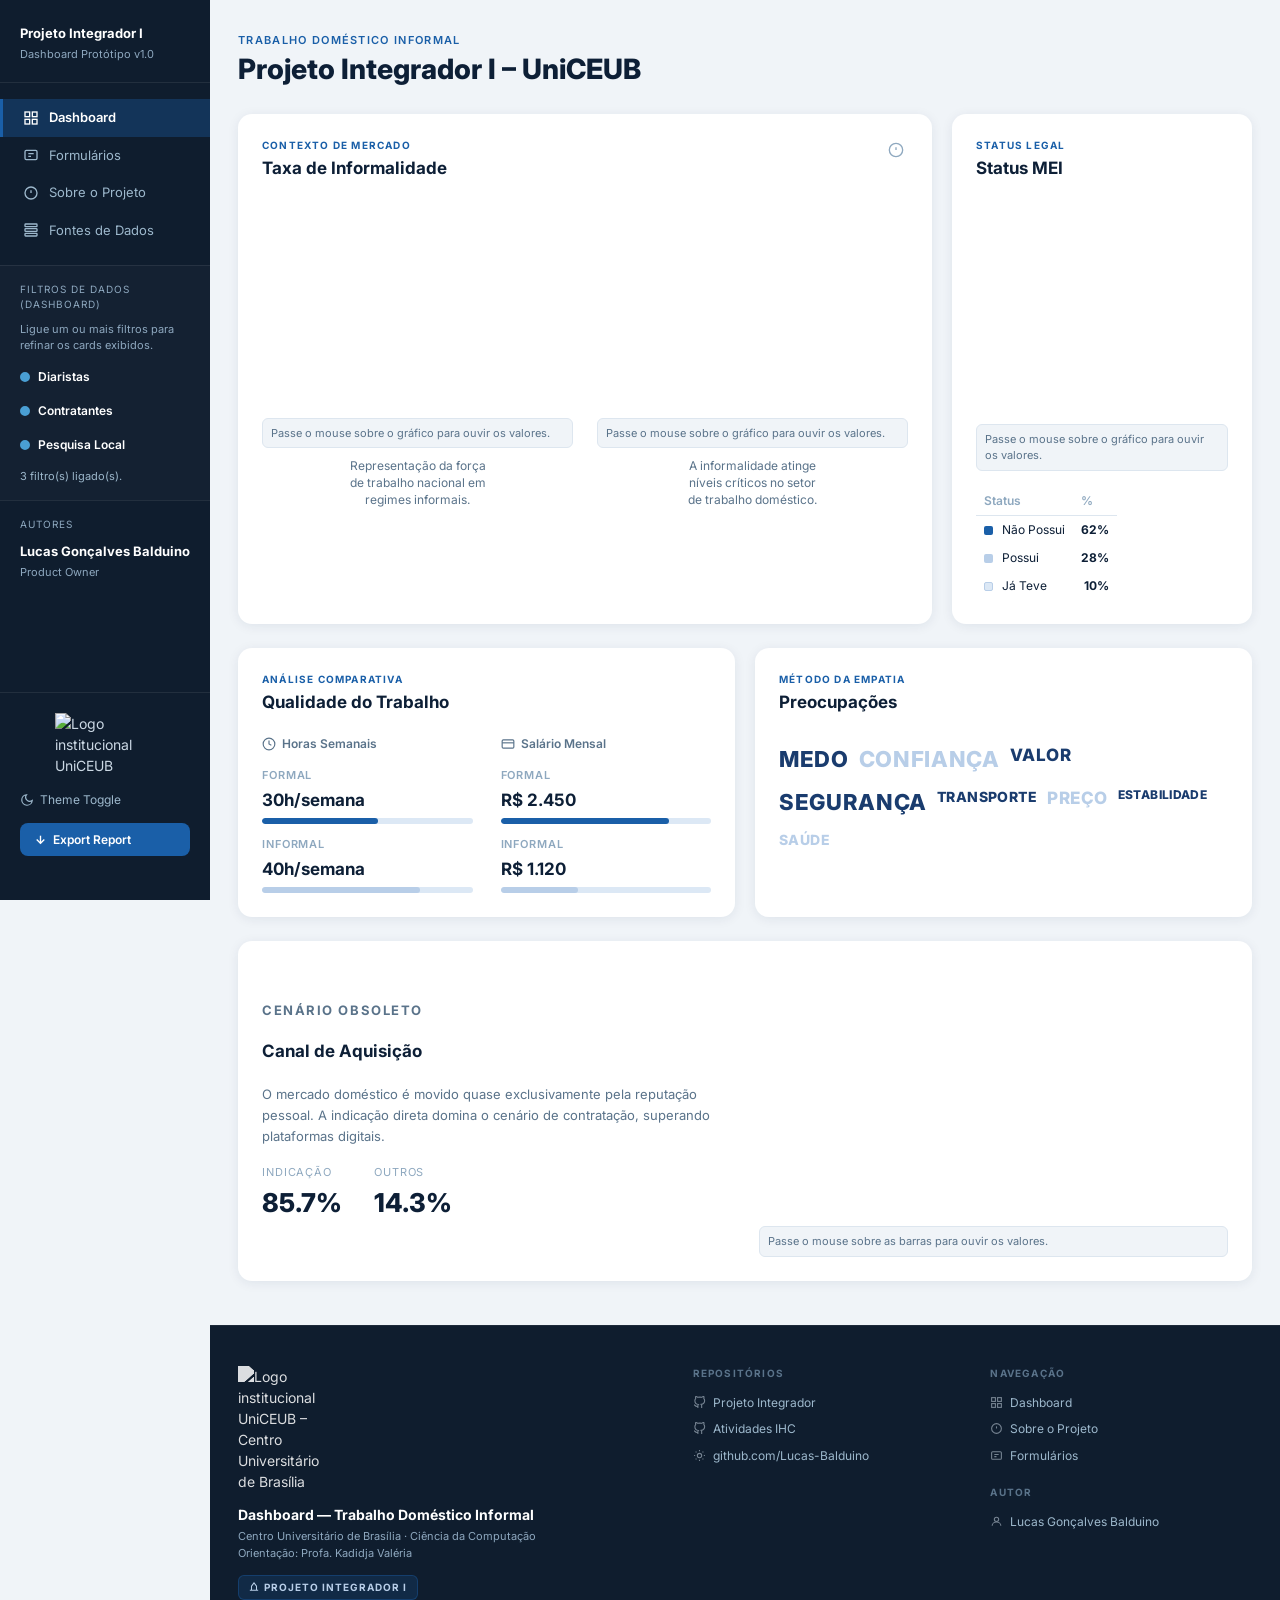
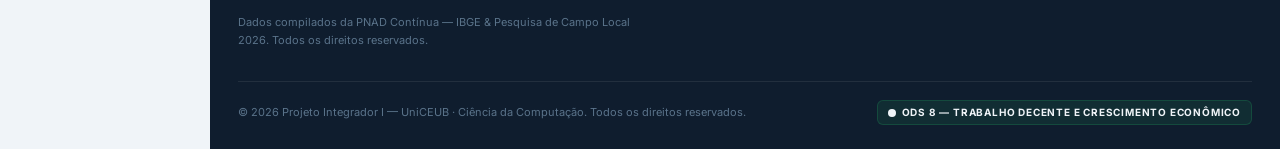
==== commit 16f93331: "Atualização do estilo e estrutura do dashboard, incluindo novos filtros e melhorias de acessibilidad" ====
--- a/index.html
+++ b/index.html
@@ -61,27 +61,9 @@
             </a>
           </li>
           <li>
-            <a href="#diaristas" class="nav-item">
-              <svg class="nav-icon" aria-hidden="true" viewBox="0 0 24 24" fill="none" stroke="currentColor" stroke-width="2"><circle cx="12" cy="8" r="4"/><path d="M4 20c0-4 3.6-7 8-7s8 3 8 7"/></svg>
-              Diaristas
-            </a>
-          </li>
-          <li>
-            <a href="#contratantes" class="nav-item">
-              <svg class="nav-icon" aria-hidden="true" viewBox="0 0 24 24" fill="none" stroke="currentColor" stroke-width="2"><circle cx="9" cy="7" r="3"/><circle cx="16" cy="9" r="2"/><path d="M2 20c0-3 3-5 7-5s7 2 7 5"/><path d="M18 14c2 0 4 1.3 4 4"/></svg>
-              Contratantes
-            </a>
-          </li>
-          <li>
             <a href="#fontes" class="nav-item">
               <svg class="nav-icon" aria-hidden="true" viewBox="0 0 24 24" fill="none" stroke="currentColor" stroke-width="2"><rect x="3" y="3" width="18" height="4" rx="1"/><rect x="3" y="10" width="18" height="4" rx="1"/><rect x="3" y="17" width="18" height="4" rx="1"/></svg>
               Fontes de Dados
-            </a>
-          </li>
-          <li>
-            <a href="#pesquisa" class="nav-item">
-              <svg class="nav-icon" aria-hidden="true" viewBox="0 0 24 24" fill="none" stroke="currentColor" stroke-width="2"><circle cx="11" cy="11" r="7"/><line x1="16.5" y1="16.5" x2="22" y2="22"/></svg>
-              Pesquisa Local
             </a>
           </li>
         </ul>
@@ -94,25 +76,30 @@
         <label> envolve o <input> — aumenta área de clique
         e associa o texto descritivo ao campo
       -->
-      <section class="filters-section" aria-labelledby="filtros-titulo">
-        <h2 id="filtros-titulo" class="filters-heading sr-only">Filtros de Dados</h2>
-        <p class="filters-heading" aria-hidden="true">Filtros de Dados</p>
+      <section class="filters-section dashboard-only-filters" aria-labelledby="filtros-titulo">
+        <h2 id="filtros-titulo" class="filters-heading sr-only">Filtros de Dados do Dashboard</h2>
+        <p class="filters-heading" aria-hidden="true">Filtros de Dados (Dashboard)</p>
+        <p class="filters-helper-text">Ligue um ou mais filtros para refinar os cards exibidos.</p>
 
         <fieldset class="filters-fieldset">
-          <legend class="sr-only">Selecionar fontes de dados a exibir</legend>
-
-          <label class="filter-label ibge">
-            <input type="checkbox" name="filtro-ibge" checked aria-describedby="desc-ibge" />
-            IBGE/IPEA
+          <legend class="sr-only">Selecionar categorias de dados do dashboard</legend>
+
+          <label class="filter-label">
+            <input type="checkbox" data-dashboard-toggle value="diaristas" checked />
+            Diaristas
           </label>
-          <span id="desc-ibge" class="sr-only">Dados da Pesquisa Nacional por Amostra de Domicílios (PNAD) do IBGE e do IPEA</span>
-
-          <label class="filter-label local">
-            <input type="checkbox" name="filtro-local" aria-describedby="desc-local" />
-            Local Research
+
+          <label class="filter-label">
+            <input type="checkbox" data-dashboard-toggle value="contratantes" checked />
+            Contratantes
           </label>
-          <span id="desc-local" class="sr-only">Dados da pesquisa de campo realizada pelo grupo</span>
+
+          <label class="filter-label">
+            <input type="checkbox" data-dashboard-toggle value="pesquisa-local" checked />
+            Pesquisa Local
+          </label>
         </fieldset>
+        <p class="filters-status" id="dashboard-filter-status" aria-live="polite"></p>
       </section>
 
       <section class="filters-section" aria-labelledby="filtros-titulo">
@@ -137,7 +124,6 @@
           class="btn-sidebar"
           aria-pressed="false"
           aria-label="Alternar entre tema claro e escuro"
-          onclick="this.setAttribute('aria-pressed', this.getAttribute('aria-pressed')==='false' ? 'true' : 'false')"
         >
           <svg width="14" height="14" aria-hidden="true" viewBox="0 0 24 24" fill="none" stroke="currentColor" stroke-width="2"><path d="M21 12.79A9 9 0 1 1 11.21 3 7 7 0 0 0 21 12.79z"/></svg>
           Theme Toggle
@@ -161,7 +147,7 @@
          HTML Semântico: <main> com id para skip link
          e aria-labelledby vinculado ao <h1>
     ═══════════════════════════════════════════ -->
-    <main id="conteudo-principal" class="main-content" aria-labelledby="titulo-dashboard">
+    <main id="conteudo-principal" class="main-content" aria-labelledby="titulo-dashboard" data-dashboard-root>
 
       <!-- Cabeçalho do dashboard -->
       <header class="dashboard-header">
@@ -178,7 +164,7 @@
       <div class="dashboard-row">
 
         <!-- ══ SEÇÃO: Taxa de Informalidade ══ -->
-        <section class="card card--wide" aria-labelledby="h2-informalidade">
+        <section class="card card--wide dashboard-filter-card" data-filter-tags="diaristas,contratantes,pesquisa-local" aria-labelledby="h2-informalidade">
           <header class="card-header">
             <p class="card-category">Contexto de Mercado</p>
             <!--
@@ -208,30 +194,15 @@
 
             <!-- Gráfico 1: 31,5% Geral -->
             <figure class="donut-figure">
-              <svg
-                class="donut-svg"
-                viewBox="0 0 120 120"
+              <canvas
+                id="chart-informalidade-geral"
+                class="donut-canvas"
                 role="img"
-                aria-labelledby="titulo-donut-geral"
-              >
-                <title id="titulo-donut-geral">
-                  Gráfico de rosca: 31,5% da força de trabalho nacional está em regime informal.
-                </title>
-                <!-- Trilha (fundo) -->
-                <circle cx="60" cy="60" r="45" fill="none" stroke="#dce8f5" stroke-width="13"/>
-                <!-- Progresso: C=282.74, 31.5% → 89.06 -->
-                <circle
-                  cx="60" cy="60" r="45"
-                  fill="none"
-                  stroke="#1a5fa8"
-                  stroke-width="13"
-                  stroke-dasharray="89.06 193.68"
-                  stroke-linecap="butt"
-                  transform="rotate(-90 60 60)"
-                />
-                <text x="60" y="58" text-anchor="middle" class="donut-value">31.5%</text>
-                <text x="60" y="72" text-anchor="middle" class="donut-label-text">GERAL</text>
-              </svg>
+                aria-label="Gráfico de rosca: 31,5% da força de trabalho nacional está em regime informal."
+              ></canvas>
+              <p id="chart-readout-geral" class="chart-readout" aria-live="polite">
+                Passe o mouse sobre o gráfico para ouvir os valores.
+              </p>
 
               <figcaption>
                 Representação da força de trabalho nacional em regimes informais.
@@ -250,29 +221,15 @@
 
             <!-- Gráfico 2: 75% Doméstico -->
             <figure class="donut-figure">
-              <svg
-                class="donut-svg"
-                viewBox="0 0 120 120"
+              <canvas
+                id="chart-informalidade-domestico"
+                class="donut-canvas"
                 role="img"
-                aria-labelledby="titulo-donut-domestico"
-              >
-                <title id="titulo-donut-domestico">
-                  Gráfico de rosca: 75% dos trabalhadores domésticos estão em regime informal.
-                </title>
-                <circle cx="60" cy="60" r="45" fill="none" stroke="#dce8f5" stroke-width="13"/>
-                <!-- 75% → 212.06 -->
-                <circle
-                  cx="60" cy="60" r="45"
-                  fill="none"
-                  stroke="#1a5fa8"
-                  stroke-width="13"
-                  stroke-dasharray="212.06 70.68"
-                  stroke-linecap="butt"
-                  transform="rotate(-90 60 60)"
-                />
-                <text x="60" y="58" text-anchor="middle" class="donut-value">75%</text>
-                <text x="60" y="72" text-anchor="middle" class="donut-label-text">DOMÉSTICO</text>
-              </svg>
+                aria-label="Gráfico de rosca: 75% dos trabalhadores domésticos estão em regime informal."
+              ></canvas>
+              <p id="chart-readout-domestico" class="chart-readout" aria-live="polite">
+                Passe o mouse sobre o gráfico para ouvir os valores.
+              </p>
 
               <figcaption>
                 A informalidade atinge níveis críticos no setor de trabalho doméstico.
@@ -293,7 +250,7 @@
 
 
         <!-- ══ SEÇÃO: Status MEI ══ -->
-        <section class="card card--narrow" aria-labelledby="h2-mei">
+        <section class="card card--narrow dashboard-filter-card" data-filter-tags="diaristas,pesquisa-local" aria-labelledby="h2-mei">
           <header class="card-header">
             <p class="card-category">Status Legal</p>
             <h2 id="h2-mei">Status MEI</h2>
@@ -305,43 +262,16 @@
             Legenda como tabela de dados estruturados
             Pontos de cor com aria-hidden (cor não é o único identificador)
           -->
-          <figure class="mei-figure" aria-labelledby="titulo-mei-chart">
-            <svg
-              class="mei-svg"
-              viewBox="0 0 120 120"
+          <figure class="mei-figure" aria-label="Gráfico de rosca: Status MEI">
+            <canvas
+              id="chart-status-mei"
+              class="mei-canvas"
               role="img"
-              aria-labelledby="titulo-mei-chart"
-            >
-              <title id="titulo-mei-chart">
-                Gráfico de rosca: Status MEI — 62% não possui, 28% possui, 10% já teve.
-              </title>
-              <!-- Trilha -->
-              <circle cx="60" cy="60" r="42" fill="none" stroke="#f0f4f8" stroke-width="16"/>
-              <!-- Segmento 1 – Não Possui 62%: 264.5*0.62=163.99 -->
-              <circle
-                cx="60" cy="60" r="42"
-                fill="none" stroke="#1a5fa8" stroke-width="16"
-                stroke-dasharray="163.99 99.90"
-                stroke-dashoffset="0"
-                transform="rotate(-90 60 60)"
-              />
-              <!-- Segmento 2 – Possui 28%: 264.5*0.28=74.06 -->
-              <circle
-                cx="60" cy="60" r="42"
-                fill="none" stroke="#b8cee8" stroke-width="16"
-                stroke-dasharray="74.06 189.83"
-                stroke-dashoffset="-163.99"
-                transform="rotate(-90 60 60)"
-              />
-              <!-- Segmento 3 – Já Teve 10%: 264.5*0.10=26.45 -->
-              <circle
-                cx="60" cy="60" r="42"
-                fill="none" stroke="#dce8f5" stroke-width="16"
-                stroke-dasharray="26.45 237.44"
-                stroke-dashoffset="-238.05"
-                transform="rotate(-90 60 60)"
-              />
-            </svg>
+              aria-label="Gráfico de rosca: Status MEI — 62% não possui, 28% possui, 10% já teve."
+            ></canvas>
+            <p id="chart-readout-mei" class="chart-readout" aria-live="polite">
+              Passe o mouse sobre o gráfico para ouvir os valores.
+            </p>
 
             <figcaption>
               <!--
@@ -397,7 +327,7 @@
       <div class="dashboard-row dashboard-row--equal">
 
         <!-- ══ SEÇÃO: Qualidade do Trabalho ══ -->
-        <section class="card" aria-labelledby="h2-qualidade">
+        <section class="card dashboard-filter-card" data-filter-tags="diaristas,contratantes" aria-labelledby="h2-qualidade">
           <header class="card-header">
             <p class="card-category">Análise Comparativa</p>
             <h2 id="h2-qualidade">Qualidade do Trabalho</h2>
@@ -494,7 +424,7 @@
 
 
         <!-- ══ SEÇÃO: Preocupações ══ -->
-        <section class="card" aria-labelledby="h2-preocupacoes">
+        <section class="card dashboard-filter-card" data-filter-tags="contratantes,pesquisa-local" aria-labelledby="h2-preocupacoes">
           <header class="card-header">
             <p class="card-category">Método da Empatia</p>
             <h2 id="h2-preocupacoes">Preocupações</h2>
@@ -528,7 +458,7 @@
 
 
       <!-- ─────────── LINHA 3: Canal de Aquisição ─────────── -->
-      <section class="card card--full" aria-labelledby="h2-canal">
+      <section class="card card--full dashboard-filter-card" data-filter-tags="diaristas,contratantes,pesquisa-local" aria-labelledby="h2-canal">
         <div class="canal-grid">
 
           <div class="canal-text">
@@ -561,39 +491,16 @@
             Gráfico de barras com <figure>, SVG role="img" e <title>
             Tabela de dados oculta (sr-only) para leitores de tela
           -->
-          <figure aria-labelledby="titulo-canal-chart">
-            <svg
-              class="canal-chart-svg"
-              viewBox="0 0 280 150"
+          <figure aria-label="Gráfico de barras de canal de aquisição">
+            <canvas
+              id="chart-canal-aquisicao"
+              class="canal-canvas"
               role="img"
-              aria-labelledby="titulo-canal-chart"
-            >
-              <title id="titulo-canal-chart">
-                Gráfico de barras: Canais de aquisição de clientes — Indicação 85,7% e Outros 14,3%.
-              </title>
-
-              <!-- Linhas de grade -->
-              <line x1="40" y1="10"  x2="270" y2="10"  stroke="#dde6ef" stroke-width="1"/>
-              <line x1="40" y1="47"  x2="270" y2="47"  stroke="#dde6ef" stroke-width="1"/>
-              <line x1="40" y1="84"  x2="270" y2="84"  stroke="#dde6ef" stroke-width="1"/>
-              <line x1="40" y1="121" x2="270" y2="121" stroke="#dde6ef" stroke-width="1"/>
-
-              <!-- Rótulos eixo Y -->
-              <text x="35" y="13"  text-anchor="end" class="chart-axis-label">100%</text>
-              <text x="35" y="50"  text-anchor="end" class="chart-axis-label">75%</text>
-              <text x="35" y="87"  text-anchor="end" class="chart-axis-label">50%</text>
-              <text x="35" y="124" text-anchor="end" class="chart-axis-label">25%</text>
-
-              <!-- Barra: Indicação 85.7% → altura ≈ 103px de 121px base -->
-              <rect x="60"  y="17.9" width="70" height="103.1" fill="#1a5fa8" rx="5"/>
-
-              <!-- Barra: Outros 14.3% → altura ≈ 17.3px -->
-              <rect x="175" y="103.7" width="70" height="17.3" fill="#b8cee8" rx="5"/>
-
-              <!-- Rótulos eixo X -->
-              <text x="95"  y="145" text-anchor="middle" class="chart-bar-label">Indicação</text>
-              <text x="210" y="145" text-anchor="middle" class="chart-bar-label">Outros</text>
-            </svg>
+              aria-label="Gráfico de barras: Canais de aquisição de clientes — Indicação 85,7% e Outros 14,3%."
+            ></canvas>
+            <p id="chart-readout-canal" class="chart-readout" aria-live="polite">
+              Passe o mouse sobre as barras para ouvir os valores.
+            </p>
 
             <!-- Tabela oculta para leitores de tela -->
             <table class="sr-only">
@@ -717,5 +624,7 @@
 
   </div><!-- /layout -->
 
+  <script src="https://cdn.jsdelivr.net/npm/chart.js"></script>
+  <script src="script.js" defer></script>
 </body>
 </html>
--- a/styles.css
+++ b/styles.css
@@ -1,6 +1,14 @@
 /* ═══════════════════════════════════════════════════════════════
    SHARED STYLESHEET — Projeto Integrador I – UniCEUB
    Applies to: index.html · formularios.html · sobre.html
+
+   SECTION MAP
+   01) Tokens + Base + Accessibility
+   02) Global Layout + Sidebar + Shared Main + Shared Footer
+   03) Sobre Page
+   04) Dashboard (index)
+   05) Shared Responsive Rules
+   06) Formularios Overrides (highest priority for page parity)
 ═══════════════════════════════════════════════════════════════ */
 
 /* ─── DESIGN TOKENS ─── */
@@ -146,12 +154,21 @@
   border-left-color: var(--blue-mid);
   font-weight: 600;
 }
+.nav-item.nav-item--active-filter {
+  color: #fff;
+  background: rgba(26, 95, 168, .35);
+  border-left-color: var(--blue-mid);
+  font-weight: 600;
+}
 .nav-icon { width: 16px; height: 16px; flex-shrink: 0; }
 
 /* ─── Sidebar Filters ─── */
 .filters-section {
   padding: 16px 20px;
   border-top: 1px solid rgba(255,255,255,.08);
+}
+.dashboard-only-filters {
+  background: rgba(255, 255, 255, .02);
 }
 .filters-heading {
   font-size: 10px;
@@ -159,6 +176,17 @@
   letter-spacing: .1em;
   color: var(--text-muted);
   margin-bottom: 10px;
+}
+.filters-helper-text {
+  font-size: 11px;
+  color: #8ea8bf;
+  line-height: 1.45;
+  margin-bottom: 10px;
+}
+.filters-status {
+  margin-top: 10px;
+  font-size: 11px;
+  color: #9db8cc;
 }
 .filters-fieldset {
   border: none;
@@ -190,6 +218,13 @@
 .filter-label input[type="checkbox"]:checked { background: currentColor; }
 .filter-label.ibge input  { color: #4a9fd4; }
 .filter-label.local input { color: #a070c8; }
+.filter-label input[data-dashboard-toggle] {
+  color: #4a9fd4;
+}
+.filter-label:has(input[data-dashboard-toggle]:checked) {
+  color: #fff;
+  font-weight: 600;
+}
 
 /* ─── Sidebar Footer ─── */
 .sidebar-footer {
@@ -312,6 +347,23 @@
   border-radius: 50%;
 }
 .btn-info:hover { color: var(--blue-mid); }
+
+.dashboard-filter-card {
+  transition: opacity .28s ease, transform .28s ease, max-height .35s ease, margin .28s ease, padding .28s ease;
+  transform-origin: top center;
+}
+
+.dashboard-filter-card.card-is-hidden {
+  opacity: 0;
+  transform: translateY(-6px) scale(.985);
+  pointer-events: none;
+  max-height: 0;
+  margin: 0;
+  padding-top: 0;
+  padding-bottom: 0;
+  overflow: hidden;
+  border-width: 0;
+}
 
 /* ─── Footer ─── */
 
@@ -835,20 +887,7 @@
   gap: 10px;
   flex: 1;
 }
-.donut-svg { width: 170px; height: 170px; }
-.donut-value {
-  font-size: 22px;
-  font-weight: 800;
-  fill: var(--blue-mid);
-  font-family: 'Segoe UI', sans-serif;
-}
-.donut-label-text {
-  font-size: 9px;
-  fill: var(--text-muted);
-  font-family: 'Segoe UI', sans-serif;
-  text-transform: uppercase;
-  letter-spacing: .08em;
-}
+.donut-canvas { width: 200px !important; height: 200px !important; }
 .donut-figure figcaption {
   text-align: center;
   font-size: 12px;
@@ -856,8 +895,8 @@
   max-width: 140px;
   line-height: 1.4;
 }
-.mei-figure { display: flex; gap: 16px; align-items: center; }
-.mei-svg { width: 150px; height: 150px; flex-shrink: 0; }
+.mei-figure { display: flex; gap: 16px; align-items: center; flex-wrap: wrap; }
+.mei-canvas { width: 200px !important; height: 200px !important; flex-shrink: 0; }
 .mei-table { border-collapse: collapse; font-size: 12px; width: 100%; }
 .mei-table th, .mei-table td { padding: 5px 8px; text-align: left; }
 .mei-table th { color: var(--text-muted); font-weight: 600; border-bottom: 1px solid var(--border); }
@@ -894,97 +933,20 @@
 .canal-stats { display: flex; gap: 32px; }
 .canal-stats dt { font-size: 11px; text-transform: uppercase; letter-spacing: .08em; color: var(--text-muted); margin-bottom: 2px; }
 .canal-stats dd { font-size: 26px; font-weight: 800; color: var(--text-primary); }
-.canal-chart-svg { width: 100%; height: 250px;}
-.chart-axis-label { font-size: 9px; fill: var(--text-muted); font-family: 'Segoe UI', sans-serif; }
-.chart-bar-label { font-size: 10px; fill: var(--text-secondary); font-family: 'Segoe UI', sans-serif; }
+.canal-canvas { width: 100% !important; height: 250px !important; }
+.chart-readout {
+  width: 100%;
+  margin-top: 6px;
+  font-size: 11px;
+  color: var(--text-secondary);
+  background: var(--bg-page);
+  border: 1px solid var(--border);
+  border-radius: 6px;
+  padding: 6px 8px;
+}
 
 /* ════════════════════════════════════════════════
-   FORMS (formularios.html) specific
-════════════════════════════════════════════════ */
-.forms-grid { display: grid; grid-template-columns: 1fr 360px; gap: 24px; align-items: start; }
-.forms-col { display: flex; flex-direction: column; gap: 24px; }
-.form-section { background: var(--bg-card); border-radius: var(--card-radius); padding: 28px; box-shadow: var(--shadow); }
-.form-section-header { margin-bottom: 20px; }
-.form-section-title { font-size: 10px; font-weight: 700; text-transform: uppercase; letter-spacing: .12em; color: var(--blue-mid); margin-bottom: 4px; }
-.form-section-title + h2 { font-size: 18px; font-weight: 700; color: var(--text-primary); }
-.form-grid { display: grid; gap: 16px; }
-.form-grid--2col { grid-template-columns: 1fr 1fr; }
-.field { display: flex; flex-direction: column; gap: 5px; }
-.field label { font-size: 12px; font-weight: 600; color: var(--text-secondary); }
-.field input, .field select, .field textarea {
-  font-family: inherit; font-size: 13px;
-  border: 1.5px solid var(--border);
-  border-radius: 8px; padding: 9px 12px;
-  background: var(--bg-page); color: var(--text-primary);
-  transition: border-color .15s, box-shadow .15s;
-}
-.field input:focus, .field select:focus, .field textarea:focus {
-  border-color: var(--border-focus);
-  outline: none;
-  box-shadow: 0 0 0 3px rgba(26,95,168,.15);
-}
-.field input[aria-invalid="true"],
-.field select[aria-invalid="true"],
-.field textarea[aria-invalid="true"] {
-  border-color: var(--error-border);
-}
-.field textarea { resize: vertical; min-height: 90px; }
-.select-wrapper { position: relative; }
-.select-wrapper select { width: 100%; appearance: none; padding-right: 32px; }
-.select-wrapper::after {
-  content: '▾';
-  position: absolute; right: 12px; top: 50%;
-  transform: translateY(-50%);
-  pointer-events: none;
-  color: var(--text-muted); font-size: 12px;
-}
-.field-hint { font-size: 11px; color: var(--text-muted); }
-.field-error { font-size: 11px; color: var(--error-text); display: none; }
-.field-error.visible { display: block; }
-.form-message { border-radius: 8px; padding: 12px 16px; font-size: 13px; display: none; margin-bottom: 12px; }
-.form-message--error { background: var(--error-bg); border: 1px solid var(--error-border); color: var(--error-text); }
-.form-message--success { background: var(--success-bg); border: 1px solid var(--success-border); color: var(--success-text); }
-.form-message ul { padding-left: 18px; margin-top: 6px; }
-.form-actions { display: flex; gap: 10px; justify-content: flex-end; margin-top: 8px; }
-.btn-form-primary {
-  background: var(--blue-mid); color: #fff;
-  border: none; border-radius: 8px;
-  padding: 10px 22px; font-family: inherit;
-  font-size: 13px; font-weight: 600;
-  cursor: pointer; transition: background .15s;
-}
-.btn-form-primary:hover { background: var(--blue-dark); }
-.btn-form-secondary {
-  background: none; color: var(--text-secondary);
-  border: 1.5px solid var(--border);
-  border-radius: 8px; padding: 10px 18px;
-  font-family: inherit; font-size: 13px;
-  cursor: pointer; transition: border-color .15s, color .15s;
-}
-.btn-form-secondary:hover { border-color: var(--blue-mid); color: var(--blue-mid); }
-.radio-group, .checkbox-group { display: flex; flex-direction: column; gap: 8px; }
-.radio-label, .checkbox-label {
-  display: flex; align-items: center; gap: 8px;
-  font-size: 13px; color: var(--text-secondary);
-  cursor: pointer;
-}
-.rating-group { display: flex; gap: 8px; }
-.rating-group input[type="radio"] { position: absolute; opacity: 0; width: 0; height: 0; }
-.rating-group label {
-  width: 36px; height: 36px;
-  display: flex; align-items: center; justify-content: center;
-  border: 1.5px solid var(--border); border-radius: 8px;
-  font-size: 13px; font-weight: 600; cursor: pointer;
-  color: var(--text-secondary); transition: all .15s;
-}
-.rating-group input[type="radio"]:checked + label {
-  background: var(--blue-mid); border-color: var(--blue-mid); color: #fff;
-}
-.rating-group label:hover { border-color: var(--blue-mid); color: var(--blue-mid); }
-.field-span2 { grid-column: 1 / -1; }
-
-/* ════════════════════════════════════════════════
-   MEDIA QUERIES — Responsive (graceful column)
+   SHARED RESPONSIVE RULES
 ════════════════════════════════════════════════ */
 @media (max-width: 900px) {
   .layout {
@@ -1053,3 +1015,313 @@
   .team-grid { grid-template-columns: 1fr 1fr; }
   .charts-row { flex-direction: column; align-items: center; }
 }
+
+/* ═══════════════════════════════════════════════════════════════
+   FORMULARIOS PAGE OVERRIDES
+   Regras mantidas no fim do arquivo para garantir prioridade
+   equivalente aos estilos que antes estavam inline no HTML.
+═══════════════════════════════════════════════════════════════ */
+
+:root {
+  --accent-pink: #e0186b;
+}
+
+.ceub-logo {
+  width: 100px;
+  filter: none;
+  opacity: 1;
+}
+
+.main-content {
+  gap: 24px;
+}
+
+.page-header { margin-bottom: 4px; }
+.page-category {
+  font-size: 11px;
+  text-transform: uppercase;
+  letter-spacing: .12em;
+  color: var(--blue-mid);
+  font-weight: 600;
+}
+.page-header h1 {
+  font-size: 26px;
+  font-weight: 800;
+  color: var(--text-primary);
+  margin-top: 4px;
+  line-height: 1.2;
+}
+.page-lead {
+  font-size: 13px;
+  color: var(--text-secondary);
+  margin-top: 6px;
+  max-width: 600px;
+  line-height: 1.6;
+}
+
+.forms-grid {
+  display: grid;
+  grid-template-columns: 1.4fr 1fr;
+  gap: 20px;
+}
+.forms-col {
+  display: flex;
+  flex-direction: column;
+  gap: 20px;
+}
+
+.card {
+  padding: 24px;
+}
+.card-header { margin-bottom: 20px; }
+.card-header h2 {
+  font-size: 17px;
+}
+.card-desc {
+  font-size: 12px;
+  color: var(--text-secondary);
+  margin-top: 4px;
+  line-height: 1.5;
+}
+
+.field {
+  display: flex;
+  flex-direction: column;
+  gap: 5px;
+  margin-bottom: 16px;
+}
+
+label {
+  font-size: 12px;
+  font-weight: 600;
+  color: var(--text-secondary);
+  cursor: pointer;
+}
+
+.required-mark {
+  color: var(--accent-pink);
+  margin-left: 2px;
+  font-weight: 700;
+}
+
+.field-hint {
+  display: block;
+  font-size: 11px;
+  color: var(--text-muted);
+  line-height: 1.4;
+}
+
+input[type="text"],
+input[type="email"],
+input[type="password"],
+input[type="search"],
+textarea,
+select {
+  width: 100%;
+  padding: 9px 12px;
+  border: 1.5px solid var(--border);
+  border-radius: 7px;
+  font-family: inherit;
+  font-size: 13px;
+  color: var(--text-primary);
+  background: #fff;
+  transition: border-color .15s, box-shadow .15s;
+  -webkit-appearance: none;
+  appearance: none;
+}
+
+input[type="text"]:focus,
+input[type="email"]:focus,
+input[type="password"]:focus,
+input[type="search"]:focus,
+textarea:focus,
+select:focus {
+  border-color: var(--border-focus);
+  box-shadow: 0 0 0 3px rgba(26, 95, 168, .15);
+  outline: none;
+}
+
+input[aria-invalid="true"],
+textarea[aria-invalid="true"],
+select[aria-invalid="true"] {
+  border-color: var(--error-border);
+  background: var(--error-bg);
+}
+
+textarea { resize: vertical; min-height: 90px; }
+
+.select-wrapper {
+  position: relative;
+}
+.select-wrapper::after {
+  content: '';
+  position: absolute;
+  right: 12px;
+  top: 50%;
+  transform: translateY(-50%);
+  width: 0;
+  height: 0;
+  border-left: 5px solid transparent;
+  border-right: 5px solid transparent;
+  border-top: 5px solid var(--text-muted);
+  pointer-events: none;
+}
+
+.field-checkbox {
+  margin-bottom: 16px;
+}
+.checkbox-label {
+  display: flex;
+  align-items: flex-start;
+  gap: 10px;
+  font-size: 12px;
+  font-weight: 400;
+  line-height: 1.5;
+}
+.checkbox-label input[type="checkbox"] {
+  width: 16px;
+  height: 16px;
+  margin-top: 1px;
+  accent-color: var(--blue-mid);
+}
+
+.radio-group {
+  display: flex;
+  flex-direction: column;
+  gap: 8px;
+  margin-top: 4px;
+}
+.radio-label {
+  display: flex;
+  align-items: center;
+  gap: 8px;
+  font-size: 12px;
+  color: var(--text-secondary);
+  cursor: pointer;
+}
+.radio-label input[type="radio"] {
+  accent-color: var(--blue-mid);
+  width: 14px;
+  height: 14px;
+  cursor: pointer;
+}
+
+.form-fieldset {
+  border: 1.5px solid var(--border);
+  border-radius: 8px;
+  padding: 16px;
+  margin-bottom: 16px;
+}
+.form-fieldset legend {
+  font-size: 11px;
+  font-weight: 700;
+  color: var(--blue-mid);
+  text-transform: uppercase;
+  letter-spacing: .08em;
+  padding: 0 6px;
+}
+
+.btn-primary {
+  background: var(--blue-mid);
+  color: #fff;
+  border: none;
+  border-radius: 8px;
+  padding: 10px 20px;
+  font-family: inherit;
+  font-size: 13px;
+  font-weight: 700;
+  cursor: pointer;
+  width: 100%;
+  transition: background .15s;
+  letter-spacing: .01em;
+}
+.btn-primary:hover { background: var(--blue-dark); box-shadow: none; }
+
+.btn-secondary {
+  background: transparent;
+  color: var(--blue-mid);
+  border: 1.5px solid var(--blue-light);
+  border-radius: 8px;
+  padding: 9px 20px;
+  font-family: inherit;
+  font-size: 13px;
+  font-weight: 600;
+  cursor: pointer;
+  width: 100%;
+  transition: background .15s, border-color .15s;
+}
+.btn-secondary:hover { background: var(--blue-pale); border-color: var(--blue-mid); }
+
+.btn-row {
+  display: grid;
+  grid-template-columns: 1fr 1fr;
+  gap: 10px;
+  margin-top: 8px;
+}
+
+.msg-error {
+  background: var(--error-bg);
+  border: 1.5px solid var(--error-border);
+  border-radius: 8px;
+  padding: 10px 14px;
+  font-size: 12px;
+  color: var(--error-text);
+  margin-bottom: 16px;
+  display: none;
+}
+.msg-error ul { padding-left: 18px; margin-top: 4px; }
+.msg-error li { margin-top: 2px; }
+
+.msg-success {
+  background: var(--success-bg);
+  border: 1.5px solid var(--success-border);
+  border-radius: 8px;
+  padding: 12px 14px;
+  font-size: 13px;
+  color: var(--success-text);
+  font-weight: 600;
+  display: none;
+}
+
+.field-error-msg {
+  font-size: 11px;
+  color: var(--error-text);
+  display: none;
+}
+.field-error-msg.visible { display: block; }
+
+.accesskey-badge {
+  display: inline-flex;
+  align-items: center;
+  gap: 4px;
+  font-size: 10px;
+  color: var(--text-muted);
+  font-weight: 400;
+  margin-left: 6px;
+}
+.accesskey-badge kbd {
+  background: #eef2f8;
+  border: 1px solid var(--border);
+  border-radius: 3px;
+  padding: 1px 4px;
+  font-family: monospace;
+  font-size: 10px;
+  color: var(--text-primary);
+}
+
+.section-sep {
+  height: 1px;
+  background: var(--border);
+  margin: 4px 0 20px;
+}
+
+.dashboard-footer {
+  padding-top: 12px;
+  border-top: 1px solid var(--border);
+  text-align: center;
+}
+.dashboard-footer p { font-size: 11px; color: var(--text-muted); }
+
+@media (max-width: 900px) {
+  .forms-grid { grid-template-columns: 1fr; }
+}
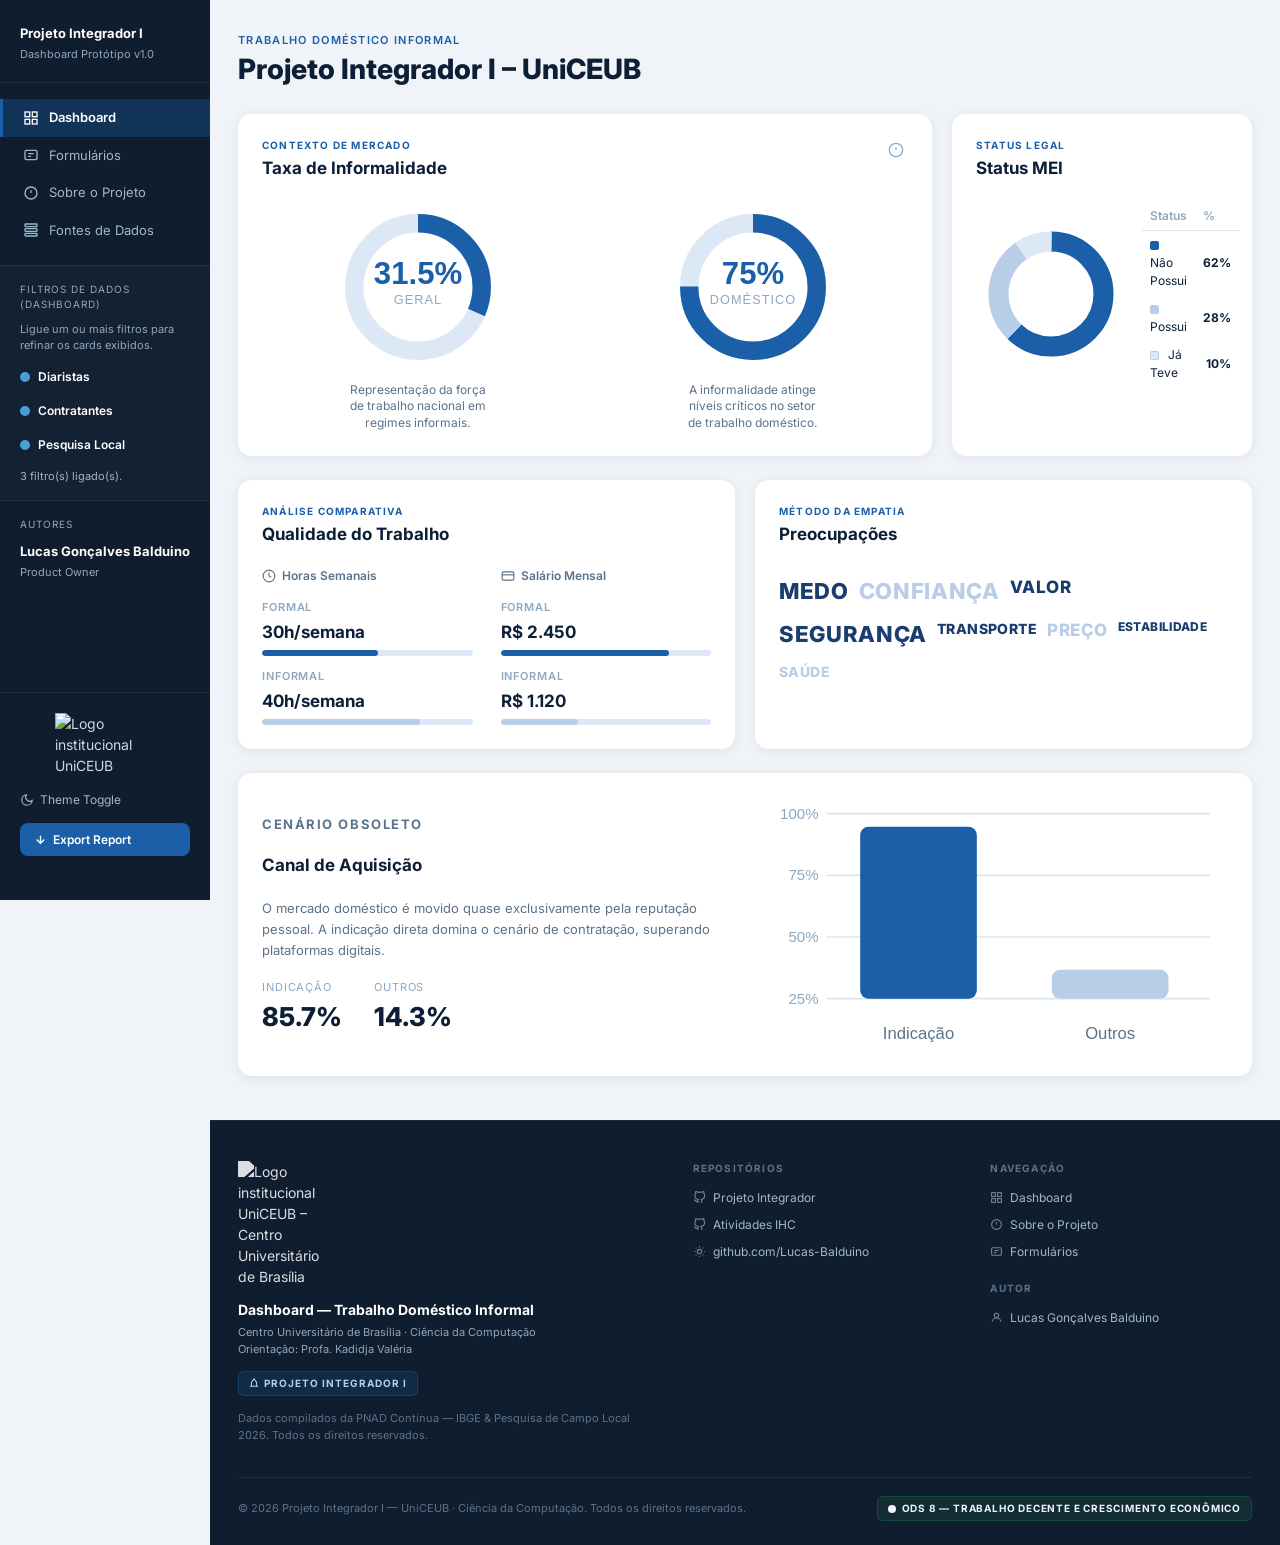
==== commit c4adef54: "Refatoração do dashboard com melhorias na usabilidade, incluindo novos filtros e ajustes de acessibi" ====
--- a/index.html
+++ b/index.html
@@ -194,15 +194,30 @@
 
             <!-- Gráfico 1: 31,5% Geral -->
             <figure class="donut-figure">
-              <canvas
-                id="chart-informalidade-geral"
-                class="donut-canvas"
+              <svg
+                class="donut-svg"
+                viewBox="0 0 120 120"
                 role="img"
-                aria-label="Gráfico de rosca: 31,5% da força de trabalho nacional está em regime informal."
-              ></canvas>
-              <p id="chart-readout-geral" class="chart-readout" aria-live="polite">
-                Passe o mouse sobre o gráfico para ouvir os valores.
-              </p>
+                aria-labelledby="titulo-donut-geral"
+              >
+                <title id="titulo-donut-geral">
+                  Gráfico de rosca: 31,5% da força de trabalho nacional está em regime informal.
+                </title>
+                <!-- Trilha (fundo) -->
+                <circle cx="60" cy="60" r="45" fill="none" stroke="#dce8f5" stroke-width="13"/>
+                <!-- Progresso: C=282.74, 31.5% → 89.06 -->
+                <circle
+                  cx="60" cy="60" r="45"
+                  fill="none"
+                  stroke="#1a5fa8"
+                  stroke-width="13"
+                  stroke-dasharray="89.06 193.68"
+                  stroke-linecap="butt"
+                  transform="rotate(-90 60 60)"
+                />
+                <text x="60" y="58" text-anchor="middle" class="donut-value">31.5%</text>
+                <text x="60" y="72" text-anchor="middle" class="donut-label-text">GERAL</text>
+              </svg>
 
               <figcaption>
                 Representação da força de trabalho nacional em regimes informais.
@@ -221,15 +236,29 @@
 
             <!-- Gráfico 2: 75% Doméstico -->
             <figure class="donut-figure">
-              <canvas
-                id="chart-informalidade-domestico"
-                class="donut-canvas"
+              <svg
+                class="donut-svg"
+                viewBox="0 0 120 120"
                 role="img"
-                aria-label="Gráfico de rosca: 75% dos trabalhadores domésticos estão em regime informal."
-              ></canvas>
-              <p id="chart-readout-domestico" class="chart-readout" aria-live="polite">
-                Passe o mouse sobre o gráfico para ouvir os valores.
-              </p>
+                aria-labelledby="titulo-donut-domestico"
+              >
+                <title id="titulo-donut-domestico">
+                  Gráfico de rosca: 75% dos trabalhadores domésticos estão em regime informal.
+                </title>
+                <circle cx="60" cy="60" r="45" fill="none" stroke="#dce8f5" stroke-width="13"/>
+                <!-- 75% → 212.06 -->
+                <circle
+                  cx="60" cy="60" r="45"
+                  fill="none"
+                  stroke="#1a5fa8"
+                  stroke-width="13"
+                  stroke-dasharray="212.06 70.68"
+                  stroke-linecap="butt"
+                  transform="rotate(-90 60 60)"
+                />
+                <text x="60" y="58" text-anchor="middle" class="donut-value">75%</text>
+                <text x="60" y="72" text-anchor="middle" class="donut-label-text">DOMÉSTICO</text>
+              </svg>
 
               <figcaption>
                 A informalidade atinge níveis críticos no setor de trabalho doméstico.
@@ -262,16 +291,43 @@
             Legenda como tabela de dados estruturados
             Pontos de cor com aria-hidden (cor não é o único identificador)
           -->
-          <figure class="mei-figure" aria-label="Gráfico de rosca: Status MEI">
-            <canvas
-              id="chart-status-mei"
-              class="mei-canvas"
+          <figure class="mei-figure" aria-labelledby="titulo-mei-chart">
+            <svg
+              class="mei-svg"
+              viewBox="0 0 120 120"
               role="img"
-              aria-label="Gráfico de rosca: Status MEI — 62% não possui, 28% possui, 10% já teve."
-            ></canvas>
-            <p id="chart-readout-mei" class="chart-readout" aria-live="polite">
-              Passe o mouse sobre o gráfico para ouvir os valores.
-            </p>
+              aria-labelledby="titulo-mei-chart"
+            >
+              <title id="titulo-mei-chart">
+                Gráfico de rosca: Status MEI — 62% não possui, 28% possui, 10% já teve.
+              </title>
+              <!-- Trilha -->
+              <circle cx="60" cy="60" r="42" fill="none" stroke="#f0f4f8" stroke-width="16"/>
+              <!-- Segmento 1 – Não Possui 62%: 264.5*0.62=163.99 -->
+              <circle
+                cx="60" cy="60" r="42"
+                fill="none" stroke="#1a5fa8" stroke-width="16"
+                stroke-dasharray="163.99 99.90"
+                stroke-dashoffset="0"
+                transform="rotate(-90 60 60)"
+              />
+              <!-- Segmento 2 – Possui 28%: 264.5*0.28=74.06 -->
+              <circle
+                cx="60" cy="60" r="42"
+                fill="none" stroke="#b8cee8" stroke-width="16"
+                stroke-dasharray="74.06 189.83"
+                stroke-dashoffset="-163.99"
+                transform="rotate(-90 60 60)"
+              />
+              <!-- Segmento 3 – Já Teve 10%: 264.5*0.10=26.45 -->
+              <circle
+                cx="60" cy="60" r="42"
+                fill="none" stroke="#dce8f5" stroke-width="16"
+                stroke-dasharray="26.45 237.44"
+                stroke-dashoffset="-238.05"
+                transform="rotate(-90 60 60)"
+              />
+            </svg>
 
             <figcaption>
               <!--
@@ -491,16 +547,39 @@
             Gráfico de barras com <figure>, SVG role="img" e <title>
             Tabela de dados oculta (sr-only) para leitores de tela
           -->
-          <figure aria-label="Gráfico de barras de canal de aquisição">
-            <canvas
-              id="chart-canal-aquisicao"
-              class="canal-canvas"
+          <figure aria-labelledby="titulo-canal-chart">
+            <svg
+              class="canal-chart-svg"
+              viewBox="0 0 280 150"
               role="img"
-              aria-label="Gráfico de barras: Canais de aquisição de clientes — Indicação 85,7% e Outros 14,3%."
-            ></canvas>
-            <p id="chart-readout-canal" class="chart-readout" aria-live="polite">
-              Passe o mouse sobre as barras para ouvir os valores.
-            </p>
+              aria-labelledby="titulo-canal-chart"
+            >
+              <title id="titulo-canal-chart">
+                Gráfico de barras: Canais de aquisição de clientes — Indicação 85,7% e Outros 14,3%.
+              </title>
+
+              <!-- Linhas de grade -->
+              <line x1="40" y1="10"  x2="270" y2="10"  stroke="#dde6ef" stroke-width="1"/>
+              <line x1="40" y1="47"  x2="270" y2="47"  stroke="#dde6ef" stroke-width="1"/>
+              <line x1="40" y1="84"  x2="270" y2="84"  stroke="#dde6ef" stroke-width="1"/>
+              <line x1="40" y1="121" x2="270" y2="121" stroke="#dde6ef" stroke-width="1"/>
+
+              <!-- Rótulos eixo Y -->
+              <text x="35" y="13"  text-anchor="end" class="chart-axis-label">100%</text>
+              <text x="35" y="50"  text-anchor="end" class="chart-axis-label">75%</text>
+              <text x="35" y="87"  text-anchor="end" class="chart-axis-label">50%</text>
+              <text x="35" y="124" text-anchor="end" class="chart-axis-label">25%</text>
+
+              <!-- Barra: Indicação 85.7% → altura ≈ 103px de 121px base -->
+              <rect x="60"  y="17.9" width="70" height="103.1" fill="#1a5fa8" rx="5"/>
+
+              <!-- Barra: Outros 14.3% → altura ≈ 17.3px -->
+              <rect x="175" y="103.7" width="70" height="17.3" fill="#b8cee8" rx="5"/>
+
+              <!-- Rótulos eixo X -->
+              <text x="95"  y="145" text-anchor="middle" class="chart-bar-label">Indicação</text>
+              <text x="210" y="145" text-anchor="middle" class="chart-bar-label">Outros</text>
+            </svg>
 
             <!-- Tabela oculta para leitores de tela -->
             <table class="sr-only">
@@ -624,7 +703,6 @@
 
   </div><!-- /layout -->
 
-  <script src="https://cdn.jsdelivr.net/npm/chart.js"></script>
   <script src="script.js" defer></script>
 </body>
 </html>
--- a/styles.css
+++ b/styles.css
@@ -887,7 +887,20 @@
   gap: 10px;
   flex: 1;
 }
-.donut-canvas { width: 200px !important; height: 200px !important; }
+.donut-svg { width: 170px; height: 170px; }
+.donut-value {
+  font-size: 22px;
+  font-weight: 800;
+  fill: var(--blue-mid);
+  font-family: 'Segoe UI', sans-serif;
+}
+.donut-label-text {
+  font-size: 9px;
+  fill: var(--text-muted);
+  font-family: 'Segoe UI', sans-serif;
+  text-transform: uppercase;
+  letter-spacing: .08em;
+}
 .donut-figure figcaption {
   text-align: center;
   font-size: 12px;
@@ -895,8 +908,8 @@
   max-width: 140px;
   line-height: 1.4;
 }
-.mei-figure { display: flex; gap: 16px; align-items: center; flex-wrap: wrap; }
-.mei-canvas { width: 200px !important; height: 200px !important; flex-shrink: 0; }
+.mei-figure { display: flex; gap: 16px; align-items: center; }
+.mei-svg { width: 150px; height: 150px; flex-shrink: 0; }
 .mei-table { border-collapse: collapse; font-size: 12px; width: 100%; }
 .mei-table th, .mei-table td { padding: 5px 8px; text-align: left; }
 .mei-table th { color: var(--text-muted); font-weight: 600; border-bottom: 1px solid var(--border); }
@@ -933,17 +946,9 @@
 .canal-stats { display: flex; gap: 32px; }
 .canal-stats dt { font-size: 11px; text-transform: uppercase; letter-spacing: .08em; color: var(--text-muted); margin-bottom: 2px; }
 .canal-stats dd { font-size: 26px; font-weight: 800; color: var(--text-primary); }
-.canal-canvas { width: 100% !important; height: 250px !important; }
-.chart-readout {
-  width: 100%;
-  margin-top: 6px;
-  font-size: 11px;
-  color: var(--text-secondary);
-  background: var(--bg-page);
-  border: 1px solid var(--border);
-  border-radius: 6px;
-  padding: 6px 8px;
-}
+.canal-chart-svg { width: 100%; height: 250px;}
+.chart-axis-label { font-size: 9px; fill: var(--text-muted); font-family: 'Segoe UI', sans-serif; }
+.chart-bar-label { font-size: 10px; fill: var(--text-secondary); font-family: 'Segoe UI', sans-serif; }
 
 /* ════════════════════════════════════════════════
    SHARED RESPONSIVE RULES
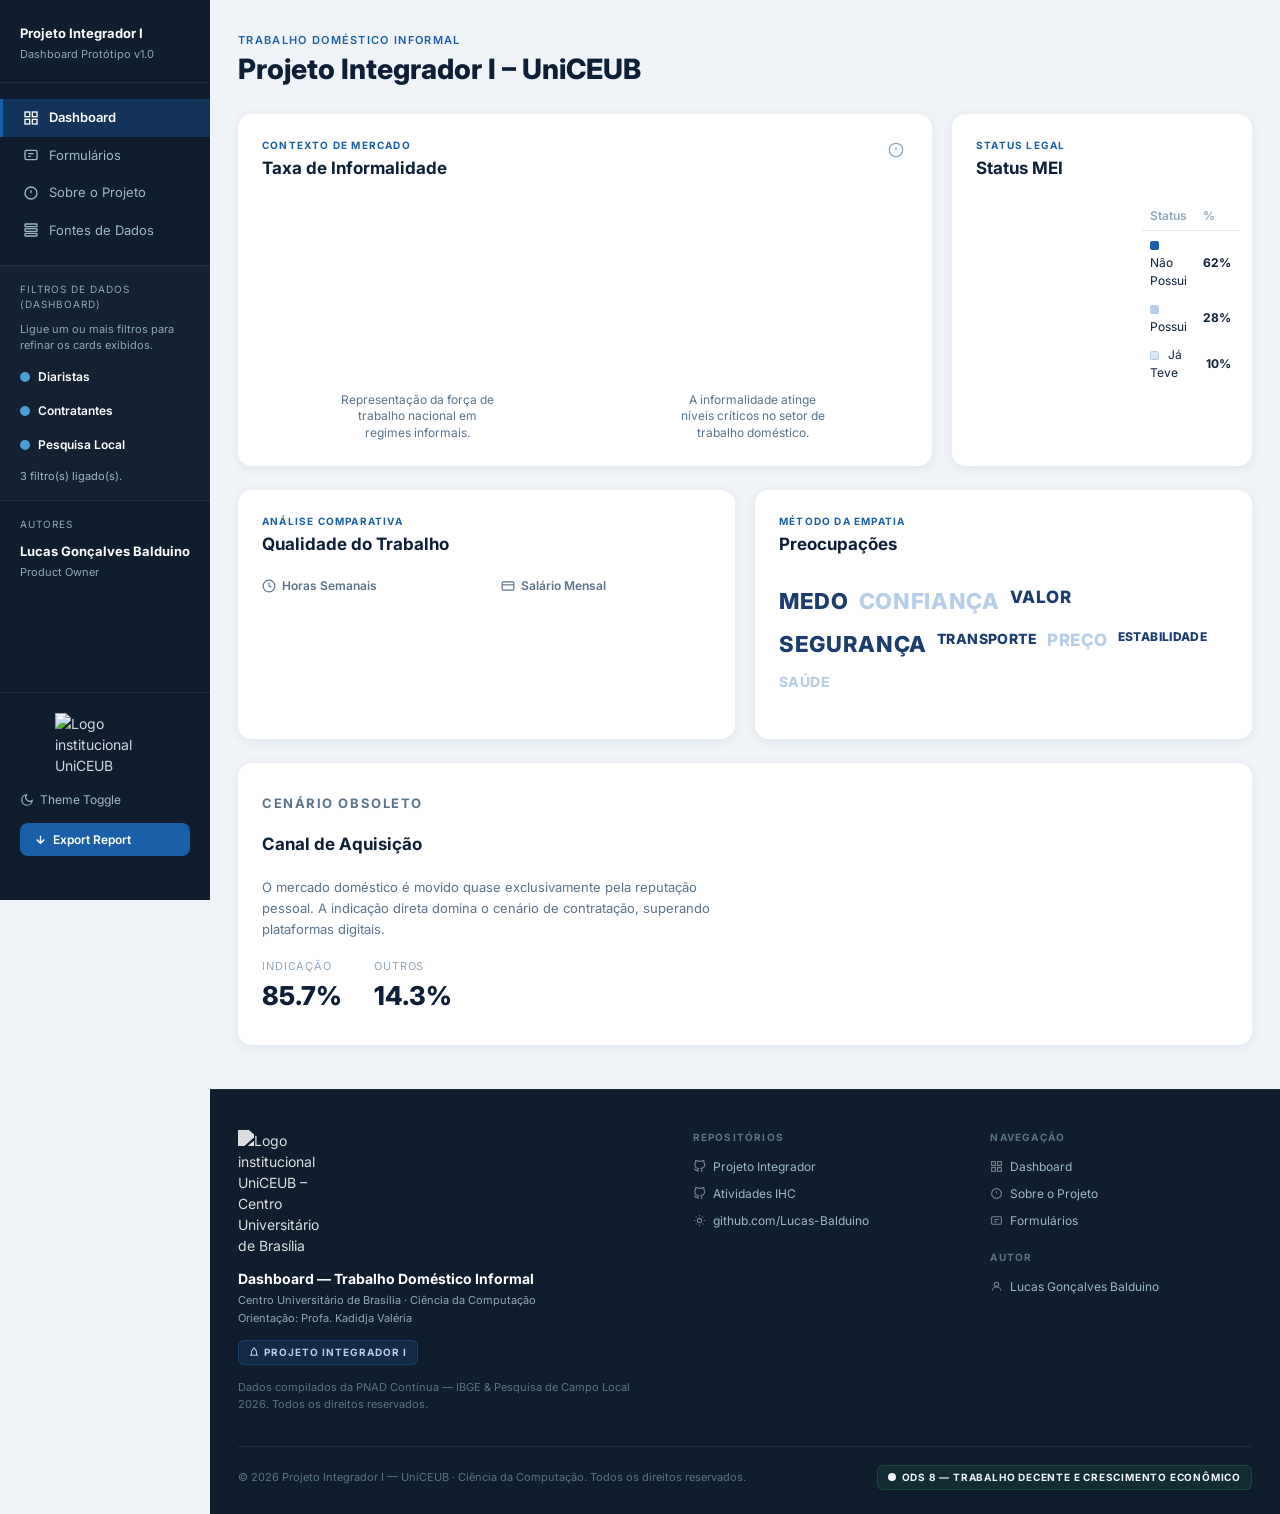
==== commit e76368f3: "Correcao graficos" ====
--- a/index.html
+++ b/index.html
@@ -194,30 +194,11 @@
 
             <!-- Gráfico 1: 31,5% Geral -->
             <figure class="donut-figure">
-              <svg
-                class="donut-svg"
-                viewBox="0 0 120 120"
-                role="img"
-                aria-labelledby="titulo-donut-geral"
-              >
-                <title id="titulo-donut-geral">
+              <div class="chart-container chart-container--donut">
+                <canvas id="chart-informalidade-geral" aria-hidden="true">
                   Gráfico de rosca: 31,5% da força de trabalho nacional está em regime informal.
-                </title>
-                <!-- Trilha (fundo) -->
-                <circle cx="60" cy="60" r="45" fill="none" stroke="#dce8f5" stroke-width="13"/>
-                <!-- Progresso: C=282.74, 31.5% → 89.06 -->
-                <circle
-                  cx="60" cy="60" r="45"
-                  fill="none"
-                  stroke="#1a5fa8"
-                  stroke-width="13"
-                  stroke-dasharray="89.06 193.68"
-                  stroke-linecap="butt"
-                  transform="rotate(-90 60 60)"
-                />
-                <text x="60" y="58" text-anchor="middle" class="donut-value">31.5%</text>
-                <text x="60" y="72" text-anchor="middle" class="donut-label-text">GERAL</text>
-              </svg>
+                </canvas>
+              </div>
 
               <figcaption>
                 Representação da força de trabalho nacional em regimes informais.
@@ -236,29 +217,11 @@
 
             <!-- Gráfico 2: 75% Doméstico -->
             <figure class="donut-figure">
-              <svg
-                class="donut-svg"
-                viewBox="0 0 120 120"
-                role="img"
-                aria-labelledby="titulo-donut-domestico"
-              >
-                <title id="titulo-donut-domestico">
+              <div class="chart-container chart-container--donut">
+                <canvas id="chart-informalidade-domestico" aria-hidden="true">
                   Gráfico de rosca: 75% dos trabalhadores domésticos estão em regime informal.
-                </title>
-                <circle cx="60" cy="60" r="45" fill="none" stroke="#dce8f5" stroke-width="13"/>
-                <!-- 75% → 212.06 -->
-                <circle
-                  cx="60" cy="60" r="45"
-                  fill="none"
-                  stroke="#1a5fa8"
-                  stroke-width="13"
-                  stroke-dasharray="212.06 70.68"
-                  stroke-linecap="butt"
-                  transform="rotate(-90 60 60)"
-                />
-                <text x="60" y="58" text-anchor="middle" class="donut-value">75%</text>
-                <text x="60" y="72" text-anchor="middle" class="donut-label-text">DOMÉSTICO</text>
-              </svg>
+                </canvas>
+              </div>
 
               <figcaption>
                 A informalidade atinge níveis críticos no setor de trabalho doméstico.
@@ -292,42 +255,11 @@
             Pontos de cor com aria-hidden (cor não é o único identificador)
           -->
           <figure class="mei-figure" aria-labelledby="titulo-mei-chart">
-            <svg
-              class="mei-svg"
-              viewBox="0 0 120 120"
-              role="img"
-              aria-labelledby="titulo-mei-chart"
-            >
-              <title id="titulo-mei-chart">
+            <div class="chart-container chart-container--mei">
+              <canvas id="chart-mei" aria-hidden="true">
                 Gráfico de rosca: Status MEI — 62% não possui, 28% possui, 10% já teve.
-              </title>
-              <!-- Trilha -->
-              <circle cx="60" cy="60" r="42" fill="none" stroke="#f0f4f8" stroke-width="16"/>
-              <!-- Segmento 1 – Não Possui 62%: 264.5*0.62=163.99 -->
-              <circle
-                cx="60" cy="60" r="42"
-                fill="none" stroke="#1a5fa8" stroke-width="16"
-                stroke-dasharray="163.99 99.90"
-                stroke-dashoffset="0"
-                transform="rotate(-90 60 60)"
-              />
-              <!-- Segmento 2 – Possui 28%: 264.5*0.28=74.06 -->
-              <circle
-                cx="60" cy="60" r="42"
-                fill="none" stroke="#b8cee8" stroke-width="16"
-                stroke-dasharray="74.06 189.83"
-                stroke-dashoffset="-163.99"
-                transform="rotate(-90 60 60)"
-              />
-              <!-- Segmento 3 – Já Teve 10%: 264.5*0.10=26.45 -->
-              <circle
-                cx="60" cy="60" r="42"
-                fill="none" stroke="#dce8f5" stroke-width="16"
-                stroke-dasharray="26.45 237.44"
-                stroke-dashoffset="-238.05"
-                transform="rotate(-90 60 60)"
-              />
-            </svg>
+              </canvas>
+            </div>
 
             <figcaption>
               <!--
@@ -401,41 +333,14 @@
                 <svg width="14" height="14" aria-hidden="true" viewBox="0 0 24 24" fill="none" stroke="currentColor" stroke-width="2"><circle cx="12" cy="12" r="10"/><polyline points="12 6 12 12 16 14"/></svg>
                 Horas Semanais
               </h3>
-              <!--
-                HTML Semântico: <dl> para pares descrição/valor
-                <dt> = termo (Formal/Informal), <dd> = dado
-              -->
-              <dl class="metric-dl">
-                <div class="metric-item">
-                  <dt>Formal</dt>
-                  <dd>
-                    <span class="metric-value">30h/semana</span>
-                    <!--
-                      ACESSIBILIDADE: aria-label descreve a barra
-                      para leitores de tela (não é apenas visual)
-                    -->
-                    <div
-                      class="bar-track"
-                      role="img"
-                      aria-label="Barra proporcional: trabalho formal representa 30 horas semanais, menor que o informal"
-                    >
-                      <div class="bar-fill bar-fill--formal" style="width:55%"></div>
-                    </div>
-                  </dd>
-                </div>
-                <div class="metric-item">
-                  <dt>Informal</dt>
-                  <dd>
-                    <span class="metric-value">40h/semana</span>
-                    <div
-                      class="bar-track"
-                      role="img"
-                      aria-label="Barra proporcional: trabalho informal representa 40 horas semanais, maior que o formal"
-                    >
-                      <div class="bar-fill bar-fill--informal" style="width:75%"></div>
-                    </div>
-                  </dd>
-                </div>
+              <div class="chart-container chart-container--bar-h">
+                <canvas id="chart-horas" aria-hidden="true">
+                  Gráfico de barras: Formal 30h/semana, Informal 40h/semana.
+                </canvas>
+              </div>
+              <dl class="sr-only">
+                <div><dt>Formal</dt><dd>30h/semana</dd></div>
+                <div><dt>Informal</dt><dd>40h/semana</dd></div>
               </dl>
             </div>
 
@@ -445,33 +350,14 @@
                 <svg width="14" height="14" aria-hidden="true" viewBox="0 0 24 24" fill="none" stroke="currentColor" stroke-width="2"><rect x="2" y="5" width="20" height="14" rx="2"/><line x1="2" y1="10" x2="22" y2="10"/></svg>
                 Salário Mensal
               </h3>
-              <dl class="metric-dl">
-                <div class="metric-item">
-                  <dt>Formal</dt>
-                  <dd>
-                    <span class="metric-value">R$ 2.450</span>
-                    <div
-                      class="bar-track"
-                      role="img"
-                      aria-label="Barra proporcional: salário formal de R$ 2.450, maior que o informal"
-                    >
-                      <div class="bar-fill bar-fill--formal" style="width:80%"></div>
-                    </div>
-                  </dd>
-                </div>
-                <div class="metric-item">
-                  <dt>Informal</dt>
-                  <dd>
-                    <span class="metric-value">R$ 1.120</span>
-                    <div
-                      class="bar-track"
-                      role="img"
-                      aria-label="Barra proporcional: salário informal de R$ 1.120, menor que o formal"
-                    >
-                      <div class="bar-fill bar-fill--informal" style="width:37%"></div>
-                    </div>
-                  </dd>
-                </div>
+              <div class="chart-container chart-container--bar-h">
+                <canvas id="chart-salario" aria-hidden="true">
+                  Gráfico de barras: Formal R$ 2.450, Informal R$ 1.120.
+                </canvas>
+              </div>
+              <dl class="sr-only">
+                <div><dt>Formal</dt><dd>R$ 2.450</dd></div>
+                <div><dt>Informal</dt><dd>R$ 1.120</dd></div>
               </dl>
             </div>
 
@@ -548,38 +434,11 @@
             Tabela de dados oculta (sr-only) para leitores de tela
           -->
           <figure aria-labelledby="titulo-canal-chart">
-            <svg
-              class="canal-chart-svg"
-              viewBox="0 0 280 150"
-              role="img"
-              aria-labelledby="titulo-canal-chart"
-            >
-              <title id="titulo-canal-chart">
+            <div class="chart-container chart-container--bar-v">
+              <canvas id="chart-canal" aria-hidden="true">
                 Gráfico de barras: Canais de aquisição de clientes — Indicação 85,7% e Outros 14,3%.
-              </title>
-
-              <!-- Linhas de grade -->
-              <line x1="40" y1="10"  x2="270" y2="10"  stroke="#dde6ef" stroke-width="1"/>
-              <line x1="40" y1="47"  x2="270" y2="47"  stroke="#dde6ef" stroke-width="1"/>
-              <line x1="40" y1="84"  x2="270" y2="84"  stroke="#dde6ef" stroke-width="1"/>
-              <line x1="40" y1="121" x2="270" y2="121" stroke="#dde6ef" stroke-width="1"/>
-
-              <!-- Rótulos eixo Y -->
-              <text x="35" y="13"  text-anchor="end" class="chart-axis-label">100%</text>
-              <text x="35" y="50"  text-anchor="end" class="chart-axis-label">75%</text>
-              <text x="35" y="87"  text-anchor="end" class="chart-axis-label">50%</text>
-              <text x="35" y="124" text-anchor="end" class="chart-axis-label">25%</text>
-
-              <!-- Barra: Indicação 85.7% → altura ≈ 103px de 121px base -->
-              <rect x="60"  y="17.9" width="70" height="103.1" fill="#1a5fa8" rx="5"/>
-
-              <!-- Barra: Outros 14.3% → altura ≈ 17.3px -->
-              <rect x="175" y="103.7" width="70" height="17.3" fill="#b8cee8" rx="5"/>
-
-              <!-- Rótulos eixo X -->
-              <text x="95"  y="145" text-anchor="middle" class="chart-bar-label">Indicação</text>
-              <text x="210" y="145" text-anchor="middle" class="chart-bar-label">Outros</text>
-            </svg>
+              </canvas>
+            </div>
 
             <!-- Tabela oculta para leitores de tela -->
             <table class="sr-only">
@@ -596,7 +455,7 @@
               </tbody>
             </table>
 
-            <figcaption class="sr-only">
+            <figcaption class="sr-only" id="titulo-canal-chart">
               Gráfico mostrando que 85,7% das contratações de trabalhadores domésticos ocorrem por indicação
               direta, enquanto apenas 14,3% ocorrem por outros meios.
             </figcaption>
@@ -703,6 +562,7 @@
 
   </div><!-- /layout -->
 
+  <script src="https://cdn.jsdelivr.net/npm/chart.js" defer></script>
   <script src="script.js" defer></script>
 </body>
 </html>
--- a/styles.css
+++ b/styles.css
@@ -874,6 +874,40 @@
 /* ════════════════════════════════════════════════
    DASHBOARD INDEX.HTML specific (kept from original)
 ════════════════════════════════════════════════ */
+/* ─── Chart.js Container Styles ─── */
+.chart-container {
+  position: relative;
+  width: 100%;
+}
+.chart-container canvas {
+  display: block;
+  width: 100% !important;
+  height: auto !important;
+}
+
+/* Donut charts: square aspect-ratio */
+.chart-container--donut {
+  max-width: 180px;
+  aspect-ratio: 1;
+}
+
+/* MEI donut: slightly smaller */
+.chart-container--mei {
+  max-width: 150px;
+  aspect-ratio: 1;
+  flex-shrink: 0;
+}
+
+/* Horizontal bar charts (Qualidade do Trabalho) */
+.chart-container--bar-h {
+  max-height: 120px;
+}
+
+/* Vertical bar chart (Canal de Aquisição) */
+.chart-container--bar-v {
+  max-height: 250px;
+}
+
 .charts-row {
   display: flex;
   gap: 24px;
@@ -887,29 +921,14 @@
   gap: 10px;
   flex: 1;
 }
-.donut-svg { width: 170px; height: 170px; }
-.donut-value {
-  font-size: 22px;
-  font-weight: 800;
-  fill: var(--blue-mid);
-  font-family: 'Segoe UI', sans-serif;
-}
-.donut-label-text {
-  font-size: 9px;
-  fill: var(--text-muted);
-  font-family: 'Segoe UI', sans-serif;
-  text-transform: uppercase;
-  letter-spacing: .08em;
-}
 .donut-figure figcaption {
   text-align: center;
   font-size: 12px;
   color: var(--text-secondary);
-  max-width: 140px;
+  max-width: 160px;
   line-height: 1.4;
 }
 .mei-figure { display: flex; gap: 16px; align-items: center; }
-.mei-svg { width: 150px; height: 150px; flex-shrink: 0; }
 .mei-table { border-collapse: collapse; font-size: 12px; width: 100%; }
 .mei-table th, .mei-table td { padding: 5px 8px; text-align: left; }
 .mei-table th { color: var(--text-muted); font-weight: 600; border-bottom: 1px solid var(--border); }
@@ -925,15 +944,6 @@
   font-size: 12px; font-weight: 600; color: var(--text-secondary);
   margin-bottom: 14px; display: flex; align-items: center; gap: 6px;
 }
-.metric-dl { display: flex; flex-direction: column; gap: 12px; }
-.metric-item { display: flex; flex-direction: column; gap: 4px; }
-.metric-item dt { font-size: 11px; font-weight: 600; text-transform: uppercase; letter-spacing: .08em; color: var(--text-muted); }
-.metric-item dd { display: flex; flex-direction: column; gap: 5px; }
-.metric-value { font-size: 17px; font-weight: 700; color: var(--text-primary); }
-.bar-track { height: 6px; background: var(--blue-pale); border-radius: 99px; overflow: hidden; }
-.bar-fill { height: 100%; border-radius: 99px; }
-.bar-fill--formal   { background: var(--blue-mid); }
-.bar-fill--informal { background: var(--blue-light); }
 .concerns-list { display: flex; flex-wrap: wrap; gap: 10px; padding: 8px 0; list-style: none; }
 .concern { font-weight: 800; color: var(--blue-dark); letter-spacing: .03em; }
 .concern--accent { color: var(--blue-light); }
@@ -946,9 +956,6 @@
 .canal-stats { display: flex; gap: 32px; }
 .canal-stats dt { font-size: 11px; text-transform: uppercase; letter-spacing: .08em; color: var(--text-muted); margin-bottom: 2px; }
 .canal-stats dd { font-size: 26px; font-weight: 800; color: var(--text-primary); }
-.canal-chart-svg { width: 100%; height: 250px;}
-.chart-axis-label { font-size: 9px; fill: var(--text-muted); font-family: 'Segoe UI', sans-serif; }
-.chart-bar-label { font-size: 10px; fill: var(--text-secondary); font-family: 'Segoe UI', sans-serif; }
 
 /* ════════════════════════════════════════════════
    SHARED RESPONSIVE RULES
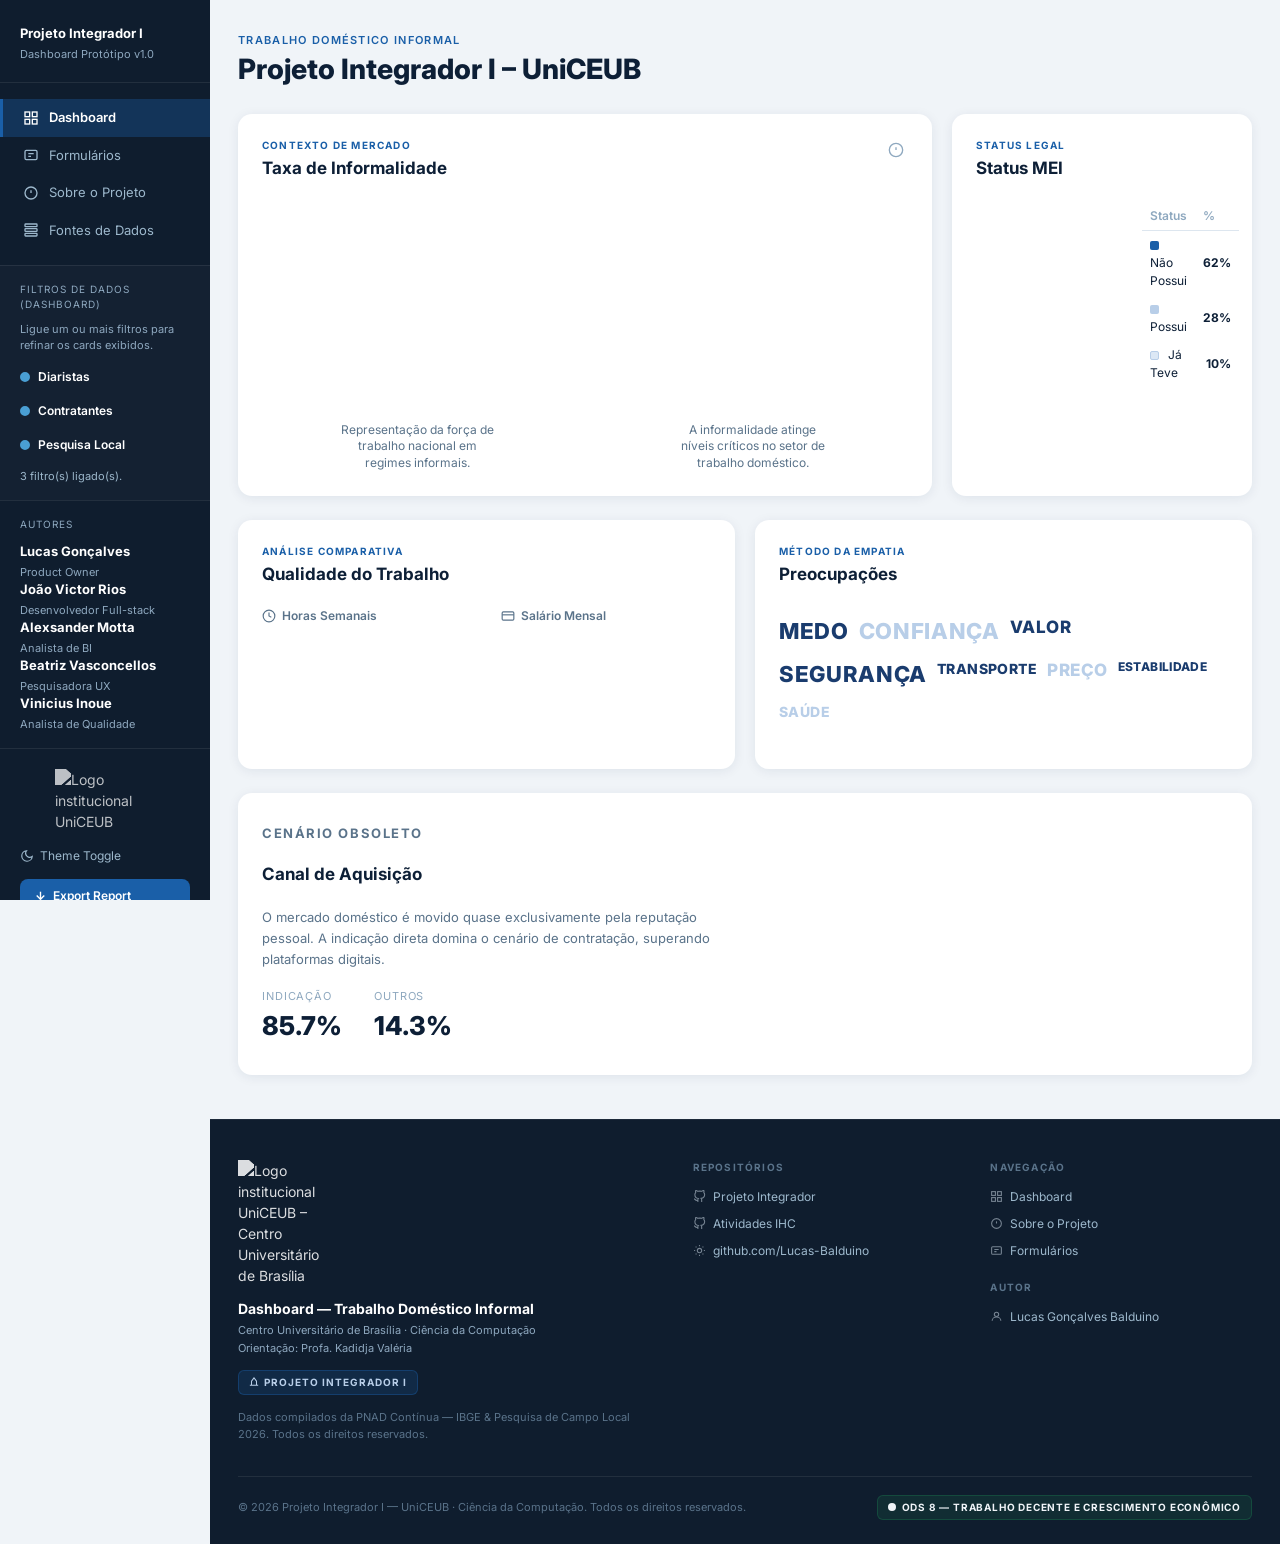
==== commit 6e80f931: "add autores side bar" ====
--- a/index.html
+++ b/index.html
@@ -105,8 +105,20 @@
       <section class="filters-section" aria-labelledby="filtros-titulo">
         <p class="filters-heading" aria-hidden="true">Autores</p>
 
-        <p class="project-title">Lucas Gonçalves Balduino</p>
+        <p class="project-title">Lucas Gonçalves</p>
         <p class="project-subtitle">Product Owner</p>
+
+        <p class="project-title">João Victor Rios</p>
+        <p class="project-subtitle">Desenvolvedor Full-stack</p>
+
+        <p class="project-title">Alexsander Motta</p>
+        <p class="project-subtitle">Analista de BI</p>
+
+        <p class="project-title">Beatriz Vasconcellos</p>
+        <p class="project-subtitle">Pesquisadora UX</p>
+        
+        <p class="project-title">Vinicius Inoue</p>
+        <p class="project-subtitle">Analista de Qualidade</p>
       </section>
 
       <div class="sidebar-footer">
--- a/styles.css
+++ b/styles.css
@@ -887,7 +887,7 @@
 
 /* Donut charts: square aspect-ratio */
 .chart-container--donut {
-  max-width: 180px;
+  max-width: 210px;
   aspect-ratio: 1;
 }
 
@@ -1038,11 +1038,6 @@
   --accent-pink: #e0186b;
 }
 
-.ceub-logo {
-  width: 100px;
-  filter: none;
-  opacity: 1;
-}
 
 .main-content {
   gap: 24px;
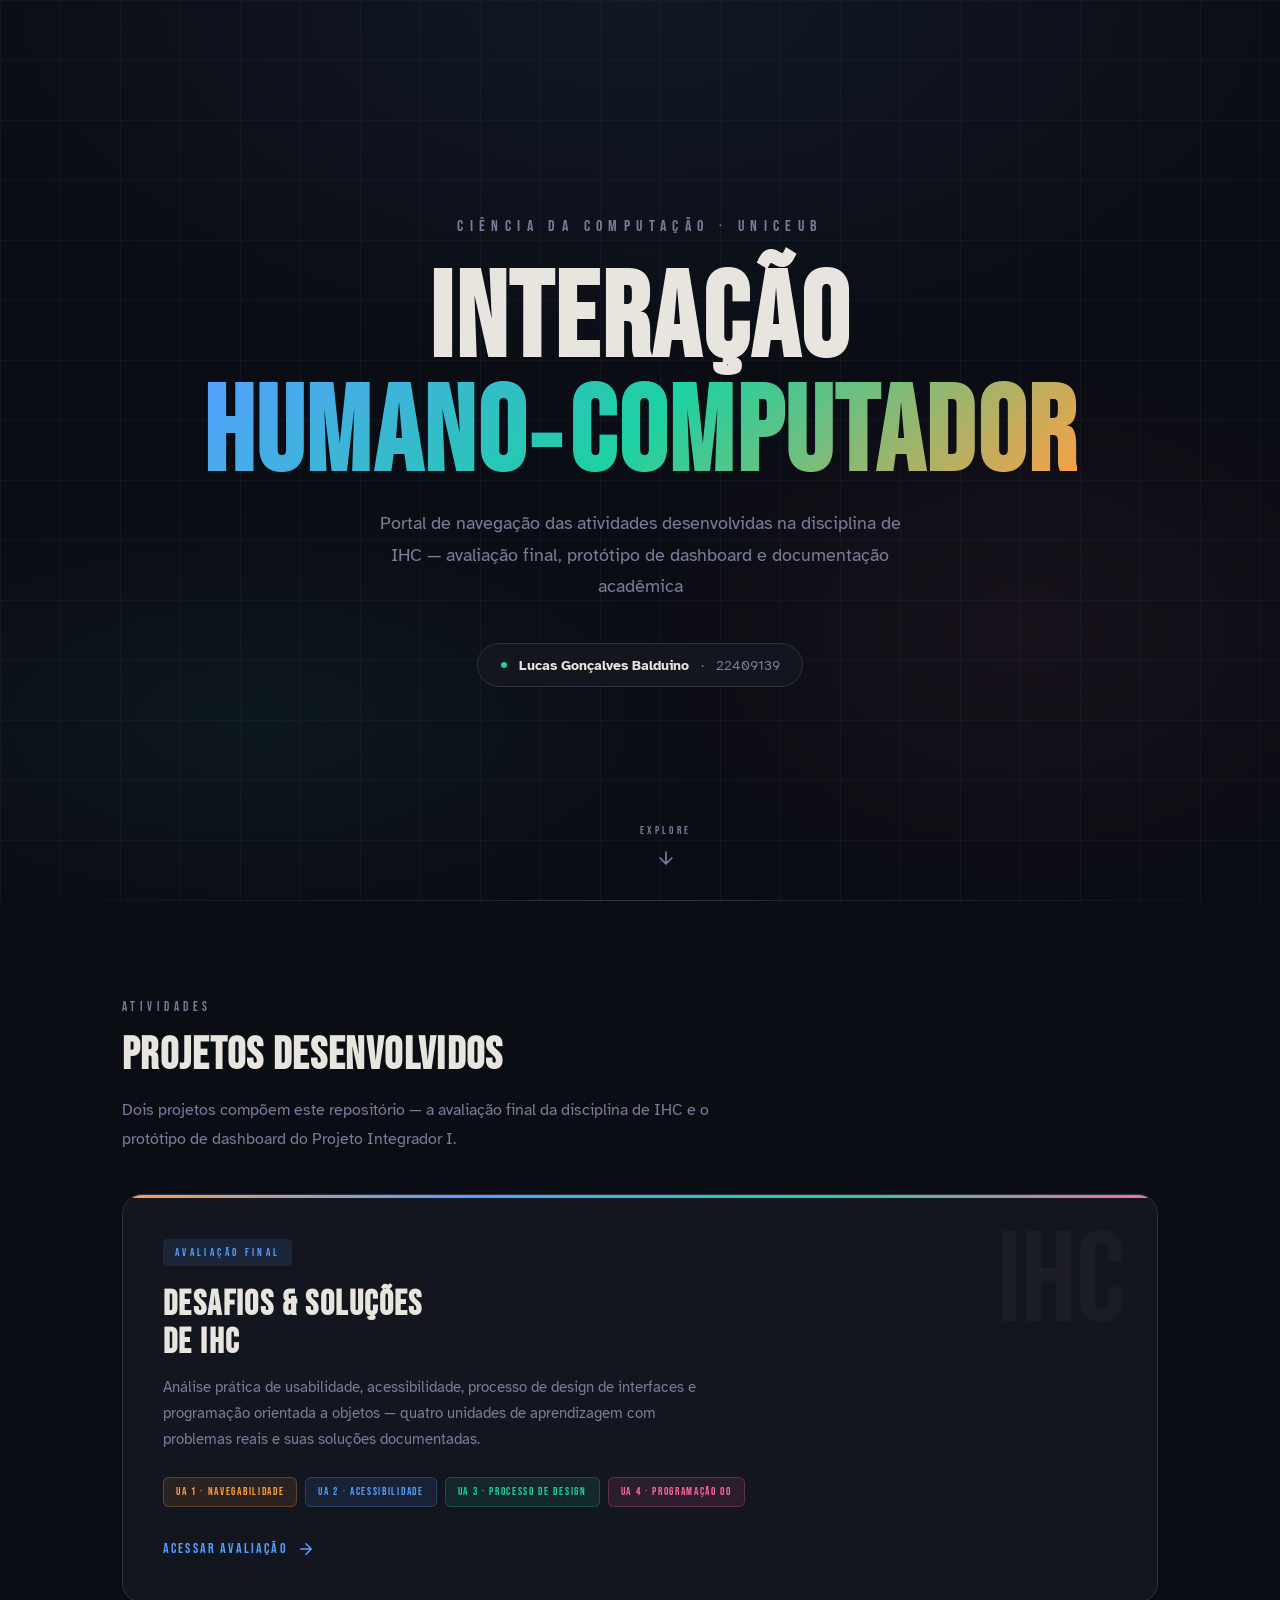
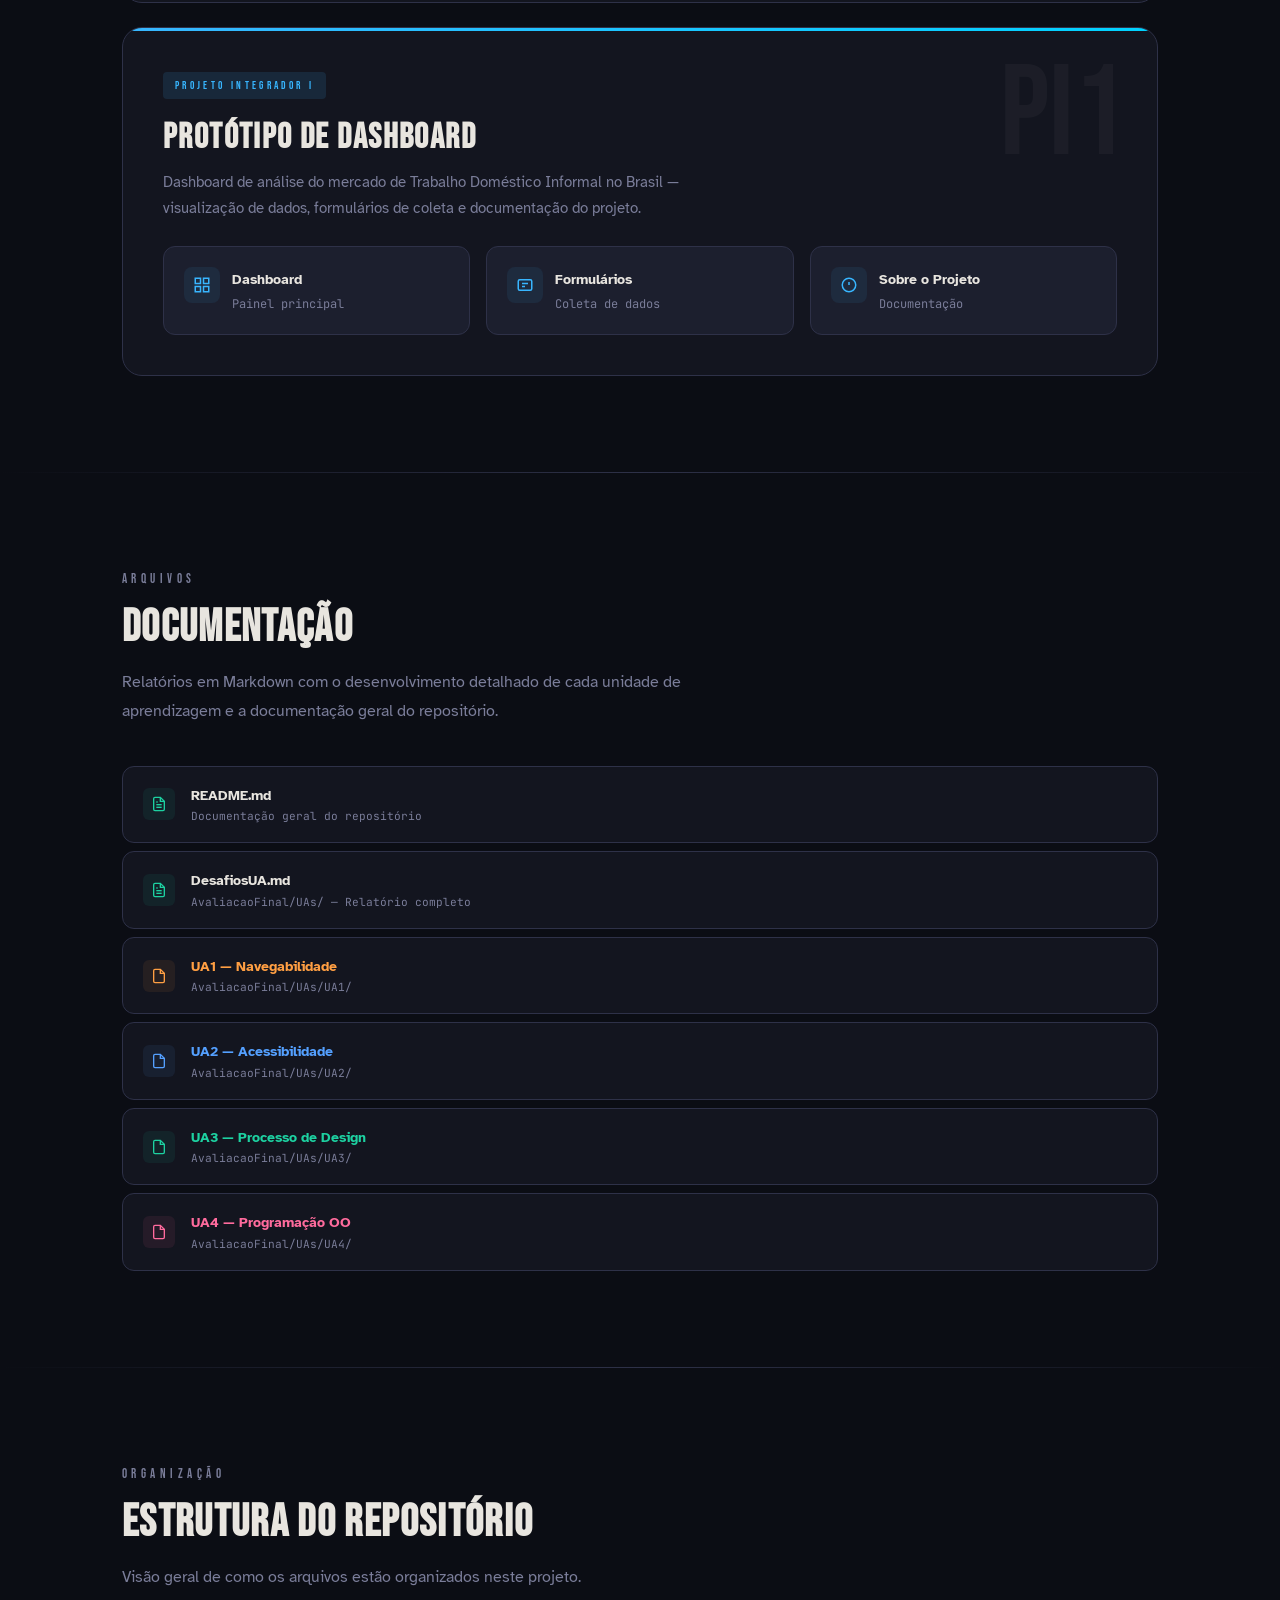
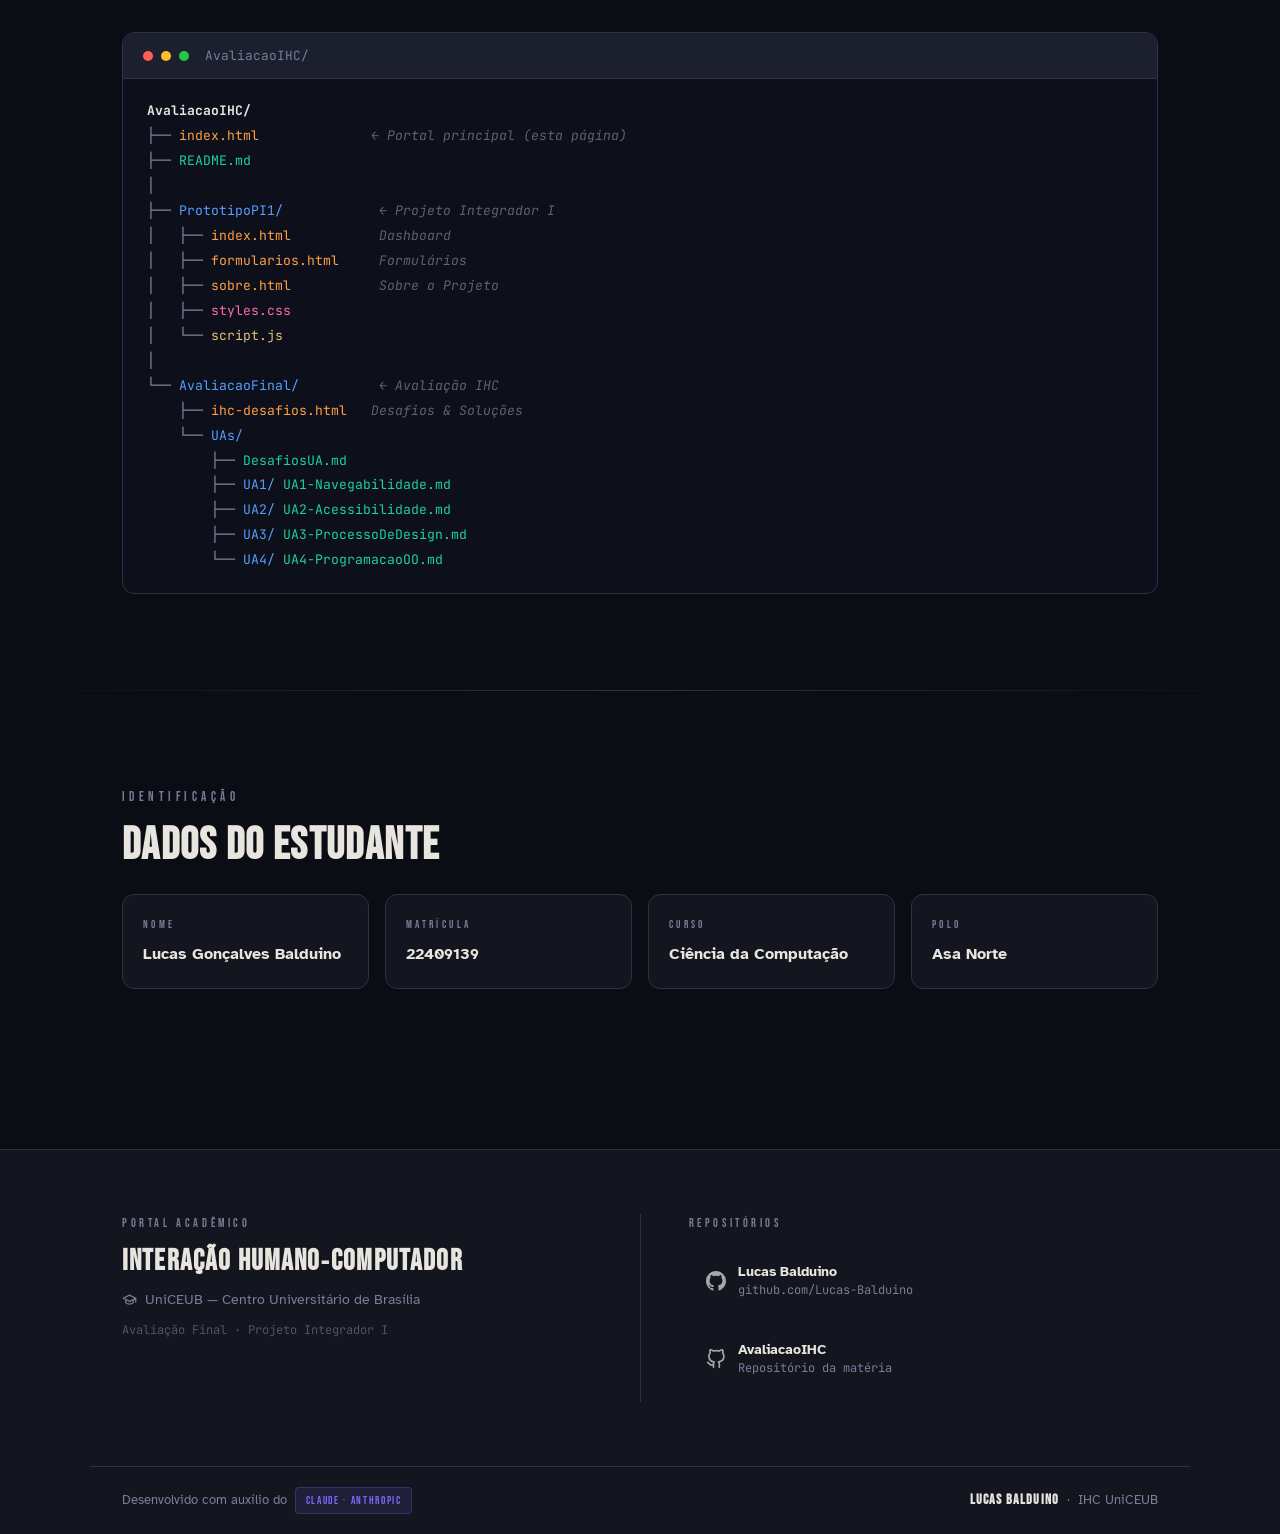
==== commit 2208aa3e: "Adicao de HUB para navegacao de projetos da diciplina" ====
--- a/index.html
+++ b/index.html
@@ -1,580 +1,1281 @@
 <!DOCTYPE html>
 <html lang="pt-BR">
 <head>
-  <meta charset="UTF-8" />
-  <meta name="viewport" content="width=device-width, initial-scale=1.0" />
-  <meta name="description" content="Dashboard de análise do mercado de Trabalho Doméstico Informal no Brasil. Projeto Integrador I – UniCEUB." />
-  <title>Dashboard – Trabalho Doméstico Informal | Projeto Integrador I – UniCEUB</title>
-  <link rel="preconnect" href="https://fonts.googleapis.com">
-  <link rel="preconnect" href="https://fonts.gstatic.com" crossorigin>
-  <link href="https://fonts.googleapis.com/css2?family=Inter:ital,opsz,wght@0,14..32,100..900;1,14..32,100..900&display=swap" rel="stylesheet">
-  <link rel="stylesheet" href="styles.css">
-
-</head>
-
-<body>
+  <meta charset="UTF-8">
+  <meta name="viewport" content="width=device-width, initial-scale=1.0">
+  <meta name="description" content="Portal de navegação das atividades de Interação Humano-Computador (IHC) — UniCEUB. Acesse a avaliação final com os desafios das UAs e o protótipo de dashboard do Projeto Integrador I.">
+  <title>IHC — Portal de Atividades | Lucas Balduino · UniCEUB</title>
 
   <!--
     ══════════════════════════════════════════════
-    ACESSIBILIDADE: Skip Link (WCAG 2.4.1)
-    Permite usuários de teclado pular navegação
+    ACESSIBILIDADE — Prática 1: Fontes Legíveis
+    Atkinson Hyperlegible: projetada pela Braille
+    Institute para maximizar legibilidade, incluindo
+    pessoas com baixa visão.
+    Bebas Neue: títulos display com alta distinção.
+    JetBrains Mono: detalhes técnicos monoespaçados.
+    ══════════════════════════════════════════════
+  -->
+  <link rel="preconnect" href="https://fonts.googleapis.com">
+  <link href="https://fonts.googleapis.com/css2?family=Bebas+Neue&family=Atkinson+Hyperlegible:ital,wght@0,400;0,700;1,400&family=JetBrains+Mono:wght@400;500&display=swap" rel="stylesheet">
+
+  <style>
+    /* ═══════════════════════════════════════════
+       DESIGN TOKENS
+       Paleta escura de alto contraste.
+       Mesmas variáveis de ihc-desafios.html para
+       manter coesão visual no repositório.
+       ═══════════════════════════════════════════ */
+    :root {
+      --bg: #0b0d14;
+      --surface: #13151f;
+      --surface2: #1c1f2e;
+      --surface3: #252840;
+      --border: #2e3148;
+      --text: #e8e5df;
+      --muted: #7a7d99;
+
+      /* Cores das Unidades de Aprendizagem */
+      --ua1: #ff9f43;
+      --ua2: #54a0ff;
+      --ua3: #1dd1a1;
+      --ua4: #ff6b9d;
+
+      /* Cor do Projeto Integrador */
+      --pi: #38b6ff;
+
+      /* Espaçamentos reutilizáveis */
+      --section-pad: clamp(3rem, 8vw, 6rem) 2rem;
+    }
+
+    /* ═══════════════════════════════════════════
+       RESET & BASE
+       ═══════════════════════════════════════════ */
+    * { margin: 0; padding: 0; box-sizing: border-box; }
+
+    html {
+      scroll-behavior: smooth;
+    }
+
+    body {
+      font-family: 'Atkinson Hyperlegible', sans-serif;
+      background: var(--bg);
+      color: var(--text);
+      line-height: 1.7;
+      overflow-x: hidden;
+    }
+
+    /* ═══════════════════════════════════════════
+       ACESSIBILIDADE — Prática 2: Skip Link
+       (WCAG 2.4.1) Permite usuários de teclado
+       e leitores de tela pularem diretamente ao
+       conteúdo principal, sem percorrer navegação.
+       ═══════════════════════════════════════════ */
+    .skip-link {
+      position: absolute;
+      top: -100%;
+      left: 1rem;
+      z-index: 999;
+      padding: 0.75rem 1.5rem;
+      background: var(--ua2);
+      color: #fff;
+      font-weight: 700;
+      border-radius: 0 0 8px 8px;
+      text-decoration: none;
+      transition: top 0.2s;
+    }
+
+    .skip-link:focus {
+      top: 0;
+    }
+
+    /* ═══════════════════════════════════════════
+       ACESSIBILIDADE — Prática 3: Focus Visível
+       (WCAG 2.4.7) Indicador de foco customizado
+       de alto contraste para navegação por teclado.
+       ═══════════════════════════════════════════ */
+    :focus-visible {
+      outline: 2px solid var(--ua2);
+      outline-offset: 3px;
+    }
+
+    /* ═══════════════════════════════════════════
+       ACESSIBILIDADE — Prática 4: Reduced Motion
+       (WCAG 2.3.3) Desativa todas as animações e
+       transições para usuários que preferem
+       movimento reduzido nas configurações do SO.
+       ═══════════════════════════════════════════ */
+    @media (prefers-reduced-motion: reduce) {
+      *, *::before, *::after {
+        animation-duration: 0.01ms !important;
+        animation-iteration-count: 1 !important;
+        transition-duration: 0.01ms !important;
+      }
+      html { scroll-behavior: auto; }
+    }
+
+    /* ═══════════════════════════════════════════
+       ACESSIBILIDADE — Prática 5: SR-Only
+       Texto visualmente oculto mas acessível a
+       leitores de tela para contexto extra.
+       ═══════════════════════════════════════════ */
+    .sr-only {
+      position: absolute;
+      width: 1px;
+      height: 1px;
+      padding: 0;
+      margin: -1px;
+      overflow: hidden;
+      clip: rect(0, 0, 0, 0);
+      white-space: nowrap;
+      border: 0;
+    }
+
+    /* ─────────────────────────────────────────
+       HERO
+       ───────────────────────────────────────── */
+    .hero {
+      min-height: 100vh;
+      display: flex;
+      flex-direction: column;
+      justify-content: center;
+      align-items: center;
+      text-align: center;
+      padding: 4rem 2rem;
+      position: relative;
+      background:
+        radial-gradient(ellipse 80% 60% at 50% 0%, rgba(84,160,255,0.08) 0%, transparent 70%),
+        radial-gradient(ellipse 60% 40% at 20% 80%, rgba(29,209,161,0.06) 0%, transparent 60%),
+        radial-gradient(ellipse 50% 50% at 80% 70%, rgba(255,107,157,0.05) 0%, transparent 60%),
+        var(--bg);
+    }
+
+    .hero::before {
+      content: '';
+      position: absolute;
+      inset: 0;
+      background-image:
+        linear-gradient(var(--border) 1px, transparent 1px),
+        linear-gradient(90deg, var(--border) 1px, transparent 1px);
+      background-size: 60px 60px;
+      opacity: 0.25;
+      pointer-events: none;
+    }
+
+    .hero-eyebrow {
+      font-family: 'Bebas Neue', sans-serif;
+      font-size: 1rem;
+      letter-spacing: 0.4em;
+      color: var(--muted);
+      margin-bottom: 1.5rem;
+      text-transform: uppercase;
+      position: relative;
+    }
+
+    .hero-title {
+      font-family: 'Bebas Neue', sans-serif;
+      font-size: clamp(3.2rem, 10vw, 7.5rem);
+      line-height: 0.95;
+      letter-spacing: 0.02em;
+      color: var(--text);
+      position: relative;
+      margin-bottom: 1rem;
+    }
+
+    .hero-title span {
+      display: block;
+      background: linear-gradient(135deg, #54a0ff 0%, #1dd1a1 50%, #ff9f43 100%);
+      -webkit-background-clip: text;
+      -webkit-text-fill-color: transparent;
+      background-clip: text;
+    }
+
+    .hero-subtitle {
+      font-size: 1.1rem;
+      color: var(--muted);
+      max-width: 540px;
+      margin: 0 auto 2.5rem;
+      position: relative;
+      line-height: 1.8;
+    }
+
+    .hero-badge {
+      display: inline-flex;
+      align-items: center;
+      gap: 0.75rem;
+      padding: 0.6rem 1.4rem;
+      background: var(--surface);
+      border: 1px solid var(--border);
+      border-radius: 100px;
+      font-size: 0.85rem;
+      color: var(--muted);
+      position: relative;
+    }
+
+    .hero-badge strong {
+      color: var(--text);
+      font-weight: 700;
+    }
+
+    .hero-badge-dot {
+      width: 6px;
+      height: 6px;
+      border-radius: 50%;
+      background: var(--ua3);
+    }
+
+    /* Scroll indicator */
+    .scroll-hint {
+      position: absolute;
+      bottom: 2rem;
+      left: 50%;
+      transform: translateX(-50%);
+      display: flex;
+      flex-direction: column;
+      align-items: center;
+      gap: 0.5rem;
+      color: var(--muted);
+      opacity: 0.5;
+      animation: scrollPulse 2s ease-in-out infinite;
+    }
+
+    .scroll-hint-text {
+      font-family: 'Bebas Neue', sans-serif;
+      font-size: 0.7rem;
+      letter-spacing: 0.3em;
+      text-transform: uppercase;
+    }
+
+    @keyframes scrollPulse {
+      0%, 100% { opacity: 0.3; transform: translateX(-50%) translateY(0); }
+      50% { opacity: 0.7; transform: translateX(-50%) translateY(6px); }
+    }
+
+    /* ─────────────────────────────────────────
+       SECTION LAYOUT
+       ───────────────────────────────────────── */
+    .section {
+      padding: var(--section-pad);
+      max-width: 1100px;
+      margin: 0 auto;
+    }
+
+    .section-divider {
+      border: none;
+      height: 1px;
+      background: linear-gradient(90deg, transparent, var(--border), transparent);
+      margin: 0;
+    }
+
+    .section-eyebrow {
+      font-family: 'Bebas Neue', sans-serif;
+      font-size: 0.8rem;
+      letter-spacing: 0.35em;
+      text-transform: uppercase;
+      color: var(--muted);
+      margin-bottom: 0.75rem;
+    }
+
+    .section-title {
+      font-family: 'Bebas Neue', sans-serif;
+      font-size: clamp(1.8rem, 4vw, 2.8rem);
+      letter-spacing: 0.03em;
+      line-height: 1.1;
+      color: var(--text);
+      margin-bottom: 1rem;
+    }
+
+    .section-desc {
+      font-size: 1rem;
+      color: var(--muted);
+      max-width: 600px;
+      line-height: 1.8;
+      margin-bottom: 2.5rem;
+    }
+
+    /* ─────────────────────────────────────────
+       PROJECT CARDS
+       ───────────────────────────────────────── */
+    .projects-grid {
+      display: grid;
+      gap: 1.5rem;
+    }
+
+    /* --- Card: Avaliação Final (Large featured) --- */
+    .project-card {
+      background: var(--surface);
+      border: 1px solid var(--border);
+      border-radius: 20px;
+      overflow: hidden;
+      text-decoration: none;
+      color: var(--text);
+      display: block;
+      transition: border-color 0.3s, box-shadow 0.3s, transform 0.3s;
+      position: relative;
+    }
+
+    .project-card:hover {
+      transform: translateY(-4px);
+    }
+
+    .project-card--avaliacao:hover {
+      border-color: rgba(84,160,255,0.4);
+      box-shadow: 0 20px 60px rgba(84,160,255,0.1), 0 8px 24px rgba(0,0,0,0.3);
+    }
+
+    .project-card--dashboard:hover {
+      border-color: rgba(56,182,255,0.4);
+      box-shadow: 0 20px 60px rgba(56,182,255,0.1), 0 8px 24px rgba(0,0,0,0.3);
+    }
+
+    .card-inner {
+      padding: 2.5rem;
+    }
+
+    .card-badge {
+      font-family: 'Bebas Neue', sans-serif;
+      font-size: 0.7rem;
+      letter-spacing: 0.3em;
+      text-transform: uppercase;
+      padding: 0.25rem 0.75rem;
+      border-radius: 4px;
+      display: inline-block;
+      margin-bottom: 1.25rem;
+    }
+
+    .card-badge--avaliacao {
+      background: rgba(84,160,255,0.12);
+      color: var(--ua2);
+    }
+
+    .card-badge--pi {
+      background: rgba(56,182,255,0.12);
+      color: var(--pi);
+    }
+
+    .card-title {
+      font-family: 'Bebas Neue', sans-serif;
+      font-size: clamp(1.5rem, 3vw, 2.2rem);
+      letter-spacing: 0.04em;
+      line-height: 1.1;
+      margin-bottom: 0.75rem;
+    }
+
+    .card-desc {
+      font-size: 0.95rem;
+      color: var(--muted);
+      line-height: 1.7;
+      margin-bottom: 1.5rem;
+      max-width: 550px;
+    }
+
+    /* UA color tags */
+    .ua-tags {
+      display: flex;
+      flex-wrap: wrap;
+      gap: 0.5rem;
+      margin-bottom: 1.75rem;
+    }
+
+    .ua-tag {
+      font-family: 'Bebas Neue', sans-serif;
+      font-size: 0.7rem;
+      letter-spacing: 0.15em;
+      padding: 0.3rem 0.75rem;
+      border-radius: 6px;
+      border: 1px solid;
+    }
+
+    .ua-tag--1 { background: rgba(255,159,67,0.1); color: var(--ua1); border-color: rgba(255,159,67,0.25); }
+    .ua-tag--2 { background: rgba(84,160,255,0.1); color: var(--ua2); border-color: rgba(84,160,255,0.25); }
+    .ua-tag--3 { background: rgba(29,209,161,0.1); color: var(--ua3); border-color: rgba(29,209,161,0.25); }
+    .ua-tag--4 { background: rgba(255,107,157,0.1); color: var(--ua4); border-color: rgba(255,107,157,0.25); }
+
+    /* CTA arrow */
+    .card-cta {
+      display: inline-flex;
+      align-items: center;
+      gap: 0.6rem;
+      font-family: 'Bebas Neue', sans-serif;
+      font-size: 0.9rem;
+      letter-spacing: 0.15em;
+      text-transform: uppercase;
+    }
+
+    .card-cta--avaliacao { color: var(--ua2); }
+    .card-cta--pi { color: var(--pi); }
+
+    .card-cta svg {
+      transition: transform 0.2s;
+    }
+
+    .project-card:hover .card-cta svg {
+      transform: translateX(4px);
+    }
+
+    /* Decorative number */
+    .card-num {
+      position: absolute;
+      top: 1.5rem;
+      right: 2rem;
+      font-family: 'Bebas Neue', sans-serif;
+      font-size: clamp(5rem, 10vw, 8rem);
+      line-height: 1;
+      opacity: 0.04;
+      pointer-events: none;
+      user-select: none;
+    }
+
+    /* Gradient accent bar at top of card */
+    .card-accent {
+      height: 3px;
+    }
+
+    .card-accent--avaliacao {
+      background: linear-gradient(90deg, var(--ua1), var(--ua2), var(--ua3), var(--ua4));
+    }
+
+    .card-accent--pi {
+      background: linear-gradient(90deg, var(--pi), #00d2ff);
+    }
+
+    /* ─────────────────────────────────────────
+       DASHBOARD SUB-PAGES GRID
+       ───────────────────────────────────────── */
+    .dashboard-grid {
+      display: grid;
+      grid-template-columns: repeat(3, 1fr);
+      gap: 1rem;
+      margin-top: 1.5rem;
+    }
+
+    @media (max-width: 700px) {
+      .dashboard-grid {
+        grid-template-columns: 1fr;
+      }
+    }
+
+    .dash-page {
+      background: var(--surface2);
+      border: 1px solid var(--border);
+      border-radius: 12px;
+      padding: 1.25rem;
+      text-decoration: none;
+      color: var(--text);
+      display: flex;
+      align-items: flex-start;
+      gap: 0.75rem;
+      transition: border-color 0.2s, background 0.2s, transform 0.2s;
+    }
+
+    .dash-page:hover {
+      background: var(--surface3);
+      border-color: rgba(56,182,255,0.3);
+      transform: translateY(-2px);
+    }
+
+    .dash-page-icon {
+      flex-shrink: 0;
+      width: 36px;
+      height: 36px;
+      display: flex;
+      align-items: center;
+      justify-content: center;
+      background: rgba(56,182,255,0.08);
+      border-radius: 8px;
+      color: var(--pi);
+    }
+
+    .dash-page-info {
+      display: flex;
+      flex-direction: column;
+      gap: 0.15rem;
+    }
+
+    .dash-page-name {
+      font-weight: 700;
+      font-size: 0.9rem;
+    }
+
+    .dash-page-sub {
+      font-size: 0.75rem;
+      color: var(--muted);
+      font-family: 'JetBrains Mono', monospace;
+    }
+
+    /* ─────────────────────────────────────────
+       DOCUMENTATION SECTION
+       ───────────────────────────────────────── */
+    .docs-list {
+      display: flex;
+      flex-direction: column;
+      gap: 0.5rem;
+    }
+
+    .doc-link {
+      display: flex;
+      align-items: center;
+      gap: 1rem;
+      text-decoration: none;
+      color: var(--text);
+      padding: 1rem 1.25rem;
+      background: var(--surface);
+      border: 1px solid var(--border);
+      border-radius: 12px;
+      transition: background 0.2s, border-color 0.2s, transform 0.2s;
+    }
+
+    .doc-link:hover {
+      background: var(--surface2);
+      border-color: var(--ua3);
+      transform: translateX(4px);
+    }
+
+    .doc-icon {
+      flex-shrink: 0;
+      width: 32px;
+      height: 32px;
+      display: flex;
+      align-items: center;
+      justify-content: center;
+      background: rgba(29,209,161,0.08);
+      border-radius: 6px;
+      color: var(--ua3);
+    }
+
+    .doc-info {
+      flex: 1;
+      display: flex;
+      flex-direction: column;
+    }
+
+    .doc-name {
+      font-weight: 700;
+      font-size: 0.9rem;
+    }
+
+    .doc-path {
+      font-size: 0.7rem;
+      color: var(--muted);
+      font-family: 'JetBrains Mono', monospace;
+    }
+
+    .doc-arrow {
+      color: var(--muted);
+      opacity: 0;
+      transition: opacity 0.2s, transform 0.2s;
+    }
+
+    .doc-link:hover .doc-arrow {
+      opacity: 1;
+      transform: translateX(2px);
+    }
+
+    /* ─────────────────────────────────────────
+       REPO STRUCTURE
+       ───────────────────────────────────────── */
+    .tree-block {
+      background: #0d0f1a;
+      border: 1px solid var(--border);
+      border-radius: 12px;
+      overflow: hidden;
+      margin-top: 2rem;
+    }
+
+    .tree-header {
+      display: flex;
+      align-items: center;
+      gap: 0.5rem;
+      padding: 0.75rem 1.25rem;
+      background: var(--surface2);
+      border-bottom: 1px solid var(--border);
+    }
+
+    .tree-dot {
+      width: 10px;
+      height: 10px;
+      border-radius: 50%;
+    }
+
+    .tree-dot--red { background: #ff5f56; }
+    .tree-dot--yellow { background: #ffbd2e; }
+    .tree-dot--green { background: #27c93f; }
+
+    .tree-title {
+      font-family: 'JetBrains Mono', monospace;
+      font-size: 0.8rem;
+      color: var(--muted);
+      margin-left: 0.5rem;
+    }
+
+    .tree-code {
+      font-family: 'JetBrains Mono', monospace;
+      font-size: 0.82rem;
+      line-height: 1.9;
+      padding: 1.25rem 1.5rem;
+      color: var(--muted);
+      white-space: pre;
+      overflow-x: auto;
+    }
+
+    .tree-code .folder { color: var(--ua2); }
+    .tree-code .file-html { color: var(--ua1); }
+    .tree-code .file-css { color: var(--ua4); }
+    .tree-code .file-js { color: #e5c07b; }
+    .tree-code .file-md { color: var(--ua3); }
+    .tree-code .highlight { color: var(--text); font-weight: 700; }
+    .tree-code .comment { color: #5c6370; font-style: italic; }
+
+    /* ─────────────────────────────────────────
+       STUDENT INFO SECTION
+       ───────────────────────────────────────── */
+    .student-grid {
+      display: grid;
+      grid-template-columns: repeat(auto-fit, minmax(200px, 1fr));
+      gap: 1rem;
+      margin-top: 1.5rem;
+    }
+
+    .student-item {
+      background: var(--surface);
+      border: 1px solid var(--border);
+      border-radius: 12px;
+      padding: 1.25rem;
+    }
+
+    .student-label {
+      font-family: 'Bebas Neue', sans-serif;
+      font-size: 0.7rem;
+      letter-spacing: 0.3em;
+      text-transform: uppercase;
+      color: var(--muted);
+      margin-bottom: 0.4rem;
+    }
+
+    .student-value {
+      font-weight: 700;
+      font-size: 1rem;
+      color: var(--text);
+    }
+
+    /* ─────────────────────────────────────────
+       FOOTER (mesmo padrão de ihc-desafios.html)
+       ───────────────────────────────────────── */
+    footer {
+      border-top: 1px solid var(--border);
+      margin-top: 4rem;
+      background: var(--surface);
+    }
+
+    .footer-inner {
+      max-width: 1100px;
+      margin: 0 auto;
+      padding: 4rem 2rem;
+      display: grid;
+      grid-template-columns: 1fr auto 1fr;
+      gap: 3rem;
+      align-items: start;
+    }
+
+    @media (max-width: 700px) {
+      .footer-inner {
+        grid-template-columns: 1fr;
+        gap: 2.5rem;
+      }
+      .footer-sep { display: none; }
+    }
+
+    .footer-badge {
+      font-family: 'Bebas Neue', sans-serif;
+      font-size: 0.75rem;
+      letter-spacing: 0.3em;
+      text-transform: uppercase;
+      color: var(--muted);
+      margin-bottom: 0.75rem;
+    }
+
+    .footer-subject {
+      font-family: 'Bebas Neue', sans-serif;
+      font-size: 1.8rem;
+      letter-spacing: 0.04em;
+      color: var(--text);
+      line-height: 1.1;
+      margin-bottom: 0.6rem;
+    }
+
+    .footer-uni {
+      display: flex;
+      align-items: center;
+      gap: 0.5rem;
+      font-size: 0.9rem;
+      color: var(--muted);
+      margin-bottom: 0.5rem;
+    }
+
+    .footer-topics {
+      font-family: 'JetBrains Mono', monospace;
+      font-size: 0.75rem;
+      color: var(--muted);
+      opacity: 0.6;
+      margin-top: 0.25rem;
+    }
+
+    .footer-sep {
+      width: 1px;
+      align-self: stretch;
+      background: var(--border);
+    }
+
+    .footer-links-col {
+      display: flex;
+      flex-direction: column;
+      gap: 0;
+    }
+
+    .footer-link {
+      display: flex;
+      align-items: center;
+      gap: 0.75rem;
+      text-decoration: none;
+      color: var(--text);
+      padding: 0.9rem 1rem;
+      border-radius: 10px;
+      border: 1px solid transparent;
+      transition: background 0.2s, border-color 0.2s, color 0.2s;
+      margin-bottom: 0.5rem;
+    }
+
+    .footer-link:hover {
+      background: var(--surface2);
+      border-color: var(--border);
+    }
+
+    .footer-link:hover.personal { color: var(--ua3); }
+    .footer-link:hover.repo { color: var(--ua2); }
+
+    .footer-link svg {
+      flex-shrink: 0;
+      opacity: 0.7;
+    }
+
+    .footer-link:hover svg { opacity: 1; }
+
+    .footer-link-info { display: flex; flex-direction: column; }
+
+    .footer-link-label {
+      font-weight: 700;
+      font-size: 0.9rem;
+      line-height: 1.3;
+    }
+
+    .footer-link-sub {
+      font-size: 0.75rem;
+      color: var(--muted);
+      font-family: 'JetBrains Mono', monospace;
+    }
+
+    .footer-bottom {
+      border-top: 1px solid var(--border);
+      padding: 1.25rem 2rem;
+      max-width: 1100px;
+      margin: 0 auto;
+      display: flex;
+      align-items: center;
+      justify-content: space-between;
+      gap: 1rem;
+      flex-wrap: wrap;
+    }
+
+    .footer-claude {
+      display: flex;
+      align-items: center;
+      gap: 0.5rem;
+      font-size: 0.8rem;
+      color: var(--muted);
+    }
+
+    .footer-claude-badge {
+      font-family: 'Bebas Neue', sans-serif;
+      font-size: 0.7rem;
+      letter-spacing: 0.15em;
+      padding: 0.2rem 0.6rem;
+      border-radius: 4px;
+      background: rgba(124, 106, 247, 0.12);
+      color: #7c6af7;
+      border: 1px solid rgba(124, 106, 247, 0.25);
+    }
+
+    .footer-author {
+      font-size: 0.8rem;
+      color: var(--muted);
+    }
+
+    .footer-author strong {
+      font-family: 'Bebas Neue', sans-serif;
+      font-size: 0.9rem;
+      letter-spacing: 0.08em;
+      color: var(--text);
+    }
+
+    /* ─────────────────────────────────────────
+       ANIMATIONS
+       ───────────────────────────────────────── */
+    @keyframes fadeInUp {
+      from { opacity: 0; transform: translateY(24px); }
+      to { opacity: 1; transform: translateY(0); }
+    }
+
+    .hero > * {
+      animation: fadeInUp 0.6s ease forwards;
+      opacity: 0;
+    }
+
+    .hero-eyebrow { animation-delay: 0.1s; }
+    .hero-title   { animation-delay: 0.2s; }
+    .hero-subtitle { animation-delay: 0.35s; }
+    .hero-badge   { animation-delay: 0.5s; }
+    .scroll-hint  { animation-delay: 0.7s; }
+
+    /* Scroll-triggered fade */
+    .fade-section {
+      opacity: 0;
+      transform: translateY(30px);
+      transition: opacity 0.6s ease, transform 0.6s ease;
+    }
+
+    .fade-section.visible {
+      opacity: 1;
+      transform: translateY(0);
+    }
+
+    /* ─────────────────────────────────────────
+       RESPONSIVE
+       ───────────────────────────────────────── */
+    @media (max-width: 600px) {
+      .card-inner { padding: 1.5rem; }
+      .card-num { display: none; }
+      .student-grid { grid-template-columns: 1fr 1fr; }
+    }
+  </style>
+</head>
+<body>
+
+  <!--
+    ══════════════════════════════════════════════
+    ACESSIBILIDADE — Prática 2: Skip Link
+    Permite pular toda a navegação e ir direto ao
+    conteúdo principal (WCAG 2.4.1)
     ══════════════════════════════════════════════
   -->
   <a class="skip-link" href="#conteudo-principal">Pular para o conteúdo principal</a>
 
-  <div class="layout">
-
-    <!-- ══════════════════════════════════════════
-         SIDEBAR
-         HTML Semântico: <aside> identifica região
-         complementar ao conteúdo principal
-    ═══════════════════════════════════════════ -->
-    <aside class="sidebar" aria-label="Painel lateral de navegação e filtros">
-
-      <header class="sidebar-header">
-        <p class="project-title">Projeto Integrador I</p>
-        <p class="project-subtitle">Dashboard Protótipo v1.0</p>
-      </header>
-
-      <!--
-        HTML Semântico: <nav> com aria-label único
-        <ul> + <li> + <a> para estrutura de lista de navegação
-      -->
-      <nav class="sidebar-nav" aria-label="Menu principal do dashboard">
-        <ul role="list">
-          <li>
-            <a href="#conteudo-principal" class="nav-item" aria-current="page">
-              <svg class="nav-icon" aria-hidden="true" viewBox="0 0 24 24" fill="none" stroke="currentColor" stroke-width="2"><rect x="3" y="3" width="7" height="7"/><rect x="14" y="3" width="7" height="7"/><rect x="3" y="14" width="7" height="7"/><rect x="14" y="14" width="7" height="7"/></svg>
-              Dashboard
-            </a>
-          </li>
-          <li>
-            <a href="formularios.html" class="nav-item">
-              <svg class="nav-icon" aria-hidden="true" viewBox="0 0 24 24" fill="none" stroke="currentColor" stroke-width="2"><rect x="3" y="5" width="18" height="14" rx="2"/><path d="M8 10h8M8 14h4"/></svg>
-              Formulários
-            </a>
-          </li>
-          <li>
-            <a href="sobre.html" class="nav-item">
-              <svg class="nav-icon" aria-hidden="true" viewBox="0 0 24 24" fill="none" stroke="currentColor" stroke-width="2"><circle cx="12" cy="12" r="9"/><line x1="12" y1="8" x2="12" y2="12"/><line x1="12" y1="16" x2="12.01" y2="16"/></svg>
-              Sobre o Projeto
-            </a>
-          </li>
-          <li>
-            <a href="#fontes" class="nav-item">
-              <svg class="nav-icon" aria-hidden="true" viewBox="0 0 24 24" fill="none" stroke="currentColor" stroke-width="2"><rect x="3" y="3" width="18" height="4" rx="1"/><rect x="3" y="10" width="18" height="4" rx="1"/><rect x="3" y="17" width="18" height="4" rx="1"/></svg>
-              Fontes de Dados
-            </a>
-          </li>
-        </ul>
+  <!--
+    ══════════════════════════════════════════════
+    HERO SECTION
+    HTML Semântico: <header> identifica o cabeçalho
+    principal da página (WCAG 1.3.1)
+    ══════════════════════════════════════════════
+  -->
+  <header class="hero" role="banner">
+    <p class="hero-eyebrow" aria-hidden="true">Ciência da Computação · UniCEUB</p>
+    <h1 class="hero-title">
+      Interação<br>
+      <span>Humano&#8209;Computador</span>
+    </h1>
+    <p class="hero-subtitle">
+      Portal de navegação das atividades desenvolvidas na disciplina de IHC — 
+      avaliação final, protótipo de dashboard e documentação acadêmica
+    </p>
+    <div class="hero-badge">
+      <span class="hero-badge-dot" aria-hidden="true"></span>
+      <strong>Lucas Gonçalves Balduino</strong>
+      <span aria-hidden="true">·</span>
+      <span>22409139</span>
+    </div>
+
+    <div class="scroll-hint" aria-hidden="true">
+      <span class="scroll-hint-text">Explore</span>
+      <svg width="20" height="20" viewBox="0 0 24 24" fill="none" stroke="currentColor" stroke-width="2" stroke-linecap="round" stroke-linejoin="round"><path d="M12 5v14M19 12l-7 7-7-7"/></svg>
+    </div>
+  </header>
+
+  <hr class="section-divider">
+
+  <!--
+    ══════════════════════════════════════════════
+    CONTEÚDO PRINCIPAL
+    HTML Semântico: <main> identifica a região
+    principal — um único <main> por página (WCAG 1.3.1)
+    ══════════════════════════════════════════════
+  -->
+  <main id="conteudo-principal">
+
+    <!-- ═══════════════════════════════════════
+         SEÇÃO: PROJETOS
+         ═══════════════════════════════════════ -->
+    <section class="section fade-section" aria-labelledby="projetos-titulo">
+      <p class="section-eyebrow" aria-hidden="true">Atividades</p>
+      <h2 id="projetos-titulo" class="section-title">Projetos Desenvolvidos</h2>
+      <p class="section-desc">
+        Dois projetos compõem este repositório — a avaliação final da disciplina de IHC 
+        e o protótipo de dashboard do Projeto Integrador I.
+      </p>
+
+      <div class="projects-grid">
+
+        <!--
+          ──────────────────────────────────────
+          CARD 1: Avaliação Final IHC
+          ACESSIBILIDADE: link descritivo com
+          aria-label para contexto completo
+          ──────────────────────────────────────
+        -->
+        <a href="AvaliacaoFinal/ihc-desafios.html"
+           class="project-card project-card--avaliacao"
+           aria-label="Acessar a página de Desafios e Soluções da avaliação final de IHC, contendo as quatro Unidades de Aprendizagem">
+          <div class="card-accent card-accent--avaliacao" aria-hidden="true"></div>
+          <div class="card-inner">
+            <span class="card-badge card-badge--avaliacao">Avaliação Final</span>
+            <h3 class="card-title">Desafios & Soluções<br>de IHC</h3>
+            <p class="card-desc">
+              Análise prática de usabilidade, acessibilidade, processo de design de interfaces 
+              e programação orientada a objetos — quatro unidades de aprendizagem com problemas 
+              reais e suas soluções documentadas.
+            </p>
+            <div class="ua-tags" aria-label="Unidades de Aprendizagem abordadas">
+              <span class="ua-tag ua-tag--1">UA 1 · Navegabilidade</span>
+              <span class="ua-tag ua-tag--2">UA 2 · Acessibilidade</span>
+              <span class="ua-tag ua-tag--3">UA 3 · Processo de Design</span>
+              <span class="ua-tag ua-tag--4">UA 4 · Programação OO</span>
+            </div>
+            <span class="card-cta card-cta--avaliacao">
+              Acessar Avaliação
+              <svg width="18" height="18" viewBox="0 0 24 24" fill="none" stroke="currentColor" stroke-width="2" stroke-linecap="round" stroke-linejoin="round" aria-hidden="true"><path d="M5 12h14M12 5l7 7-7 7"/></svg>
+            </span>
+          </div>
+          <div class="card-num" aria-hidden="true">IHC</div>
+        </a>
+
+        <!--
+          ──────────────────────────────────────
+          CARD 2: Protótipo de Dashboard
+          ──────────────────────────────────────
+        -->
+        <div class="project-card project-card--dashboard" role="region" aria-labelledby="dashboard-titulo">
+          <div class="card-accent card-accent--pi" aria-hidden="true"></div>
+          <div class="card-inner">
+            <span class="card-badge card-badge--pi">Projeto Integrador I</span>
+            <h3 id="dashboard-titulo" class="card-title">Protótipo de Dashboard</h3>
+            <p class="card-desc">
+              Dashboard de análise do mercado de Trabalho Doméstico Informal no Brasil — 
+              visualização de dados, formulários de coleta e documentação do projeto.
+            </p>
+
+            <!--
+              ACESSIBILIDADE — Prática 6: Navegação Clara
+              Links com texto descritivo e ícones
+              decorativos marcados com aria-hidden
+              (WCAG 2.4.4 — Link Purpose)
+            -->
+            <nav aria-label="Páginas do protótipo de dashboard">
+              <div class="dashboard-grid">
+                <a href="PrototipoPI1/index.html" class="dash-page" aria-label="Acessar o painel principal do dashboard">
+                  <div class="dash-page-icon" aria-hidden="true">
+                    <svg width="18" height="18" viewBox="0 0 24 24" fill="none" stroke="currentColor" stroke-width="2"><rect x="3" y="3" width="7" height="7"/><rect x="14" y="3" width="7" height="7"/><rect x="3" y="14" width="7" height="7"/><rect x="14" y="14" width="7" height="7"/></svg>
+                  </div>
+                  <div class="dash-page-info">
+                    <span class="dash-page-name">Dashboard</span>
+                    <span class="dash-page-sub">Painel principal</span>
+                  </div>
+                </a>
+                <a href="PrototipoPI1/formularios.html" class="dash-page" aria-label="Acessar os formulários de coleta de dados">
+                  <div class="dash-page-icon" aria-hidden="true">
+                    <svg width="18" height="18" viewBox="0 0 24 24" fill="none" stroke="currentColor" stroke-width="2"><rect x="3" y="5" width="18" height="14" rx="2"/><path d="M8 10h8M8 14h4"/></svg>
+                  </div>
+                  <div class="dash-page-info">
+                    <span class="dash-page-name">Formulários</span>
+                    <span class="dash-page-sub">Coleta de dados</span>
+                  </div>
+                </a>
+                <a href="PrototipoPI1/sobre.html" class="dash-page" aria-label="Acessar a página sobre o projeto integrador">
+                  <div class="dash-page-icon" aria-hidden="true">
+                    <svg width="18" height="18" viewBox="0 0 24 24" fill="none" stroke="currentColor" stroke-width="2"><circle cx="12" cy="12" r="9"/><line x1="12" y1="8" x2="12" y2="12"/><line x1="12" y1="16" x2="12.01" y2="16"/></svg>
+                  </div>
+                  <div class="dash-page-info">
+                    <span class="dash-page-name">Sobre o Projeto</span>
+                    <span class="dash-page-sub">Documentação</span>
+                  </div>
+                </a>
+              </div>
+            </nav>
+          </div>
+          <div class="card-num" aria-hidden="true">PI1</div>
+        </div>
+
+      </div>
+    </section>
+
+    <hr class="section-divider">
+
+    <!-- ═══════════════════════════════════════
+         SEÇÃO: DOCUMENTAÇÃO
+         ═══════════════════════════════════════ -->
+    <section class="section fade-section" aria-labelledby="docs-titulo">
+      <p class="section-eyebrow" aria-hidden="true">Arquivos</p>
+      <h2 id="docs-titulo" class="section-title">Documentação</h2>
+      <p class="section-desc">
+        Relatórios em Markdown com o desenvolvimento detalhado de cada unidade 
+        de aprendizagem e a documentação geral do repositório.
+      </p>
+
+      <nav class="docs-list" aria-label="Lista de documentos do repositório">
+        <a href="https://github.com/Lucas-Balduino/AvaliacaoIHC/blob/main/README.md"
+           target="_blank" rel="noopener noreferrer"
+           class="doc-link"
+           aria-label="Abrir README.md no GitHub — documentação geral do repositório">
+          <div class="doc-icon" aria-hidden="true">
+            <svg width="16" height="16" viewBox="0 0 24 24" fill="none" stroke="currentColor" stroke-width="2"><path d="M14 2H6a2 2 0 0 0-2 2v16a2 2 0 0 0 2 2h12a2 2 0 0 0 2-2V8z"/><polyline points="14 2 14 8 20 8"/><line x1="16" y1="13" x2="8" y2="13"/><line x1="16" y1="17" x2="8" y2="17"/><polyline points="10 9 9 9 8 9"/></svg>
+          </div>
+          <div class="doc-info">
+            <span class="doc-name">README.md</span>
+            <span class="doc-path">Documentação geral do repositório</span>
+          </div>
+          <svg class="doc-arrow" width="16" height="16" viewBox="0 0 24 24" fill="none" stroke="currentColor" stroke-width="2" aria-hidden="true"><path d="M5 12h14M12 5l7 7-7 7"/></svg>
+        </a>
+
+        <a href="https://github.com/Lucas-Balduino/AvaliacaoIHC/blob/main/AvaliacaoFinal/UAs/DesafiosUA.md"
+           target="_blank" rel="noopener noreferrer"
+           class="doc-link"
+           aria-label="Abrir DesafiosUA.md no GitHub — relatório completo dos desafios">
+          <div class="doc-icon" aria-hidden="true">
+            <svg width="16" height="16" viewBox="0 0 24 24" fill="none" stroke="currentColor" stroke-width="2"><path d="M14 2H6a2 2 0 0 0-2 2v16a2 2 0 0 0 2 2h12a2 2 0 0 0 2-2V8z"/><polyline points="14 2 14 8 20 8"/><line x1="16" y1="13" x2="8" y2="13"/><line x1="16" y1="17" x2="8" y2="17"/><polyline points="10 9 9 9 8 9"/></svg>
+          </div>
+          <div class="doc-info">
+            <span class="doc-name">DesafiosUA.md</span>
+            <span class="doc-path">AvaliacaoFinal/UAs/ — Relatório completo</span>
+          </div>
+          <svg class="doc-arrow" width="16" height="16" viewBox="0 0 24 24" fill="none" stroke="currentColor" stroke-width="2" aria-hidden="true"><path d="M5 12h14M12 5l7 7-7 7"/></svg>
+        </a>
+
+        <a href="https://github.com/Lucas-Balduino/AvaliacaoIHC/blob/main/AvaliacaoFinal/UAs/UA1/UA1-Navegabilidade.md"
+           target="_blank" rel="noopener noreferrer"
+           class="doc-link"
+           aria-label="Abrir UA1 Navegabilidade no GitHub">
+          <div class="doc-icon" style="background:rgba(255,159,67,0.08);color:var(--ua1)" aria-hidden="true">
+            <svg width="16" height="16" viewBox="0 0 24 24" fill="none" stroke="currentColor" stroke-width="2"><path d="M14 2H6a2 2 0 0 0-2 2v16a2 2 0 0 0 2 2h12a2 2 0 0 0 2-2V8z"/><polyline points="14 2 14 8 20 8"/></svg>
+          </div>
+          <div class="doc-info">
+            <span class="doc-name" style="color:var(--ua1)">UA1 — Navegabilidade</span>
+            <span class="doc-path">AvaliacaoFinal/UAs/UA1/</span>
+          </div>
+          <svg class="doc-arrow" width="16" height="16" viewBox="0 0 24 24" fill="none" stroke="currentColor" stroke-width="2" aria-hidden="true"><path d="M5 12h14M12 5l7 7-7 7"/></svg>
+        </a>
+
+        <a href="https://github.com/Lucas-Balduino/AvaliacaoIHC/blob/main/AvaliacaoFinal/UAs/UA2/UA2-Acessibilidade.md"
+           target="_blank" rel="noopener noreferrer"
+           class="doc-link"
+           aria-label="Abrir UA2 Acessibilidade no GitHub">
+          <div class="doc-icon" style="background:rgba(84,160,255,0.08);color:var(--ua2)" aria-hidden="true">
+            <svg width="16" height="16" viewBox="0 0 24 24" fill="none" stroke="currentColor" stroke-width="2"><path d="M14 2H6a2 2 0 0 0-2 2v16a2 2 0 0 0 2 2h12a2 2 0 0 0 2-2V8z"/><polyline points="14 2 14 8 20 8"/></svg>
+          </div>
+          <div class="doc-info">
+            <span class="doc-name" style="color:var(--ua2)">UA2 — Acessibilidade</span>
+            <span class="doc-path">AvaliacaoFinal/UAs/UA2/</span>
+          </div>
+          <svg class="doc-arrow" width="16" height="16" viewBox="0 0 24 24" fill="none" stroke="currentColor" stroke-width="2" aria-hidden="true"><path d="M5 12h14M12 5l7 7-7 7"/></svg>
+        </a>
+
+        <a href="https://github.com/Lucas-Balduino/AvaliacaoIHC/blob/main/AvaliacaoFinal/UAs/UA3/UA3-ProcessoDeDesign.md"
+           target="_blank" rel="noopener noreferrer"
+           class="doc-link"
+           aria-label="Abrir UA3 Processo de Design no GitHub">
+          <div class="doc-icon" style="background:rgba(29,209,161,0.08);color:var(--ua3)" aria-hidden="true">
+            <svg width="16" height="16" viewBox="0 0 24 24" fill="none" stroke="currentColor" stroke-width="2"><path d="M14 2H6a2 2 0 0 0-2 2v16a2 2 0 0 0 2 2h12a2 2 0 0 0 2-2V8z"/><polyline points="14 2 14 8 20 8"/></svg>
+          </div>
+          <div class="doc-info">
+            <span class="doc-name" style="color:var(--ua3)">UA3 — Processo de Design</span>
+            <span class="doc-path">AvaliacaoFinal/UAs/UA3/</span>
+          </div>
+          <svg class="doc-arrow" width="16" height="16" viewBox="0 0 24 24" fill="none" stroke="currentColor" stroke-width="2" aria-hidden="true"><path d="M5 12h14M12 5l7 7-7 7"/></svg>
+        </a>
+
+        <a href="https://github.com/Lucas-Balduino/AvaliacaoIHC/blob/main/AvaliacaoFinal/UAs/UA4/UA4-ProgramacaoOO.md"
+           target="_blank" rel="noopener noreferrer"
+           class="doc-link"
+           aria-label="Abrir UA4 Programação OO no GitHub">
+          <div class="doc-icon" style="background:rgba(255,107,157,0.08);color:var(--ua4)" aria-hidden="true">
+            <svg width="16" height="16" viewBox="0 0 24 24" fill="none" stroke="currentColor" stroke-width="2"><path d="M14 2H6a2 2 0 0 0-2 2v16a2 2 0 0 0 2 2h12a2 2 0 0 0 2-2V8z"/><polyline points="14 2 14 8 20 8"/></svg>
+          </div>
+          <div class="doc-info">
+            <span class="doc-name" style="color:var(--ua4)">UA4 — Programação OO</span>
+            <span class="doc-path">AvaliacaoFinal/UAs/UA4/</span>
+          </div>
+          <svg class="doc-arrow" width="16" height="16" viewBox="0 0 24 24" fill="none" stroke="currentColor" stroke-width="2" aria-hidden="true"><path d="M5 12h14M12 5l7 7-7 7"/></svg>
+        </a>
       </nav>
-
-      <!--
-        ACESSIBILIDADE — Prática 5: Formulários Inclusivos
-        <fieldset> agrupa filtros relacionados
-        <legend> descreve o grupo para leitores de tela
-        <label> envolve o <input> — aumenta área de clique
-        e associa o texto descritivo ao campo
-      -->
-      <section class="filters-section dashboard-only-filters" aria-labelledby="filtros-titulo">
-        <h2 id="filtros-titulo" class="filters-heading sr-only">Filtros de Dados do Dashboard</h2>
-        <p class="filters-heading" aria-hidden="true">Filtros de Dados (Dashboard)</p>
-        <p class="filters-helper-text">Ligue um ou mais filtros para refinar os cards exibidos.</p>
-
-        <fieldset class="filters-fieldset">
-          <legend class="sr-only">Selecionar categorias de dados do dashboard</legend>
-
-          <label class="filter-label">
-            <input type="checkbox" data-dashboard-toggle value="diaristas" checked />
-            Diaristas
-          </label>
-
-          <label class="filter-label">
-            <input type="checkbox" data-dashboard-toggle value="contratantes" checked />
-            Contratantes
-          </label>
-
-          <label class="filter-label">
-            <input type="checkbox" data-dashboard-toggle value="pesquisa-local" checked />
-            Pesquisa Local
-          </label>
-        </fieldset>
-        <p class="filters-status" id="dashboard-filter-status" aria-live="polite"></p>
-      </section>
-
-      <section class="filters-section" aria-labelledby="filtros-titulo">
-        <p class="filters-heading" aria-hidden="true">Autores</p>
-
-        <p class="project-title">Lucas Gonçalves</p>
-        <p class="project-subtitle">Product Owner</p>
-
-        <p class="project-title">João Victor Rios</p>
-        <p class="project-subtitle">Desenvolvedor Full-stack</p>
-
-        <p class="project-title">Alexsander Motta</p>
-        <p class="project-subtitle">Analista de BI</p>
-
-        <p class="project-title">Beatriz Vasconcellos</p>
-        <p class="project-subtitle">Pesquisadora UX</p>
-        
-        <p class="project-title">Vinicius Inoue</p>
-        <p class="project-subtitle">Analista de Qualidade</p>
-      </section>
-
-      <div class="sidebar-footer">
-        <!-- Logo CEUB acessível em imagem) -->
-        <div class="ceub-logo" role="img" aria-label="CEUB – Centro Universitário de Brasília">
-          <img src="https://institucional.uniceub.br/hubfs/BrandCenter/img/logo-ceub-colorida-02.png" alt="Logo institucional UniCEUB" class="ceub-logo">
+    </section>
+
+    <hr class="section-divider">
+
+    <!-- ═══════════════════════════════════════
+         SEÇÃO: ESTRUTURA DO REPOSITÓRIO
+         ═══════════════════════════════════════ -->
+    <section class="section fade-section" aria-labelledby="estrutura-titulo">
+      <p class="section-eyebrow" aria-hidden="true">Organização</p>
+      <h2 id="estrutura-titulo" class="section-title">Estrutura do Repositório</h2>
+      <p class="section-desc">
+        Visão geral de como os arquivos estão organizados neste projeto.
+      </p>
+
+      <div class="tree-block" role="img" aria-label="Árvore de diretórios do repositório mostrando a organização dos arquivos em pastas: PrototipoPI1 para o dashboard, AvaliacaoFinal para os desafios de IHC e UAs para os markdowns">
+        <div class="tree-header" aria-hidden="true">
+          <span class="tree-dot tree-dot--red"></span>
+          <span class="tree-dot tree-dot--yellow"></span>
+          <span class="tree-dot tree-dot--green"></span>
+          <span class="tree-title">AvaliacaoIHC/</span>
         </div>
-
-        <!--
-          ACESSIBILIDADE: <button> nativo com aria-pressed
-          para o toggle de tema (estado declarado ao leitor de tela)
-        -->
-        <button
-          type="button"
-          class="btn-sidebar"
-          aria-pressed="false"
-          aria-label="Alternar entre tema claro e escuro"
-        >
-          <svg width="14" height="14" aria-hidden="true" viewBox="0 0 24 24" fill="none" stroke="currentColor" stroke-width="2"><path d="M21 12.79A9 9 0 1 1 11.21 3 7 7 0 0 0 21 12.79z"/></svg>
-          Theme Toggle
-        </button>
-
-        <!--
-          ACESSIBILIDADE: <button> nativo — substitui <div> estilizado
-          Prática: Fake Button → <button> semântico
-        -->
-        <button type="button" class="btn-export">
-          <svg width="13" height="13" aria-hidden="true" viewBox="0 0 24 24" fill="none" stroke="currentColor" stroke-width="2.5"><line x1="12" y1="5" x2="12" y2="19"/><polyline points="19 12 12 19 5 12"/></svg>
-          Export Report
-        </button>
+        <div class="tree-code" aria-hidden="true"><span class="highlight">AvaliacaoIHC/</span>
+├── <span class="file-html">index.html</span>              <span class="comment">← Portal principal (esta página)</span>
+├── <span class="file-md">README.md</span>
+│
+├── <span class="folder">PrototipoPI1/</span>            <span class="comment">← Projeto Integrador I</span>
+│   ├── <span class="file-html">index.html</span>           <span class="comment">Dashboard</span>
+│   ├── <span class="file-html">formularios.html</span>     <span class="comment">Formulários</span>
+│   ├── <span class="file-html">sobre.html</span>           <span class="comment">Sobre o Projeto</span>
+│   ├── <span class="file-css">styles.css</span>
+│   └── <span class="file-js">script.js</span>
+│
+└── <span class="folder">AvaliacaoFinal/</span>          <span class="comment">← Avaliação IHC</span>
+    ├── <span class="file-html">ihc-desafios.html</span>   <span class="comment">Desafios & Soluções</span>
+    └── <span class="folder">UAs/</span>
+        ├── <span class="file-md">DesafiosUA.md</span>
+        ├── <span class="folder">UA1/</span> <span class="file-md">UA1-Navegabilidade.md</span>
+        ├── <span class="folder">UA2/</span> <span class="file-md">UA2-Acessibilidade.md</span>
+        ├── <span class="folder">UA3/</span> <span class="file-md">UA3-ProcessoDeDesign.md</span>
+        └── <span class="folder">UA4/</span> <span class="file-md">UA4-ProgramacaoOO.md</span></div>
       </div>
-
-    </aside><!-- /aside.sidebar -->
-
-
-    <!-- ══════════════════════════════════════════
-         CONTEÚDO PRINCIPAL
-         HTML Semântico: <main> com id para skip link
-         e aria-labelledby vinculado ao <h1>
-    ═══════════════════════════════════════════ -->
-    <main id="conteudo-principal" class="main-content" aria-labelledby="titulo-dashboard" data-dashboard-root>
-
-      <!-- Cabeçalho do dashboard -->
-      <header class="dashboard-header">
-        <p class="dashboard-category">Trabalho Doméstico Informal</p>
-        <!--
-          ACESSIBILIDADE — Prática 1: H1 único por página.
-          Define o propósito central do documento.
-        -->
-        <h1 id="titulo-dashboard">Projeto Integrador I – UniCEUB</h1>
-      </header>
-
-
-      <!-- ─────────── LINHA 1: Informalidade + MEI ─────────── -->
-      <div class="dashboard-row">
-
-        <!-- ══ SEÇÃO: Taxa de Informalidade ══ -->
-        <section class="card card--wide dashboard-filter-card" data-filter-tags="diaristas,contratantes,pesquisa-local" aria-labelledby="h2-informalidade">
-          <header class="card-header">
-            <p class="card-category">Contexto de Mercado</p>
-            <!--
-              ACESSIBILIDADE — Prática 1: H2 para seção principal
-            -->
-            <h2 id="h2-informalidade">Taxa de Informalidade</h2>
-
-            <!--
-              ACESSIBILIDADE: ícone ⓘ como <button> nativo com aria-label
-              Não é um <div> decorativo — é interativo
-            -->
-            <button
-              type="button"
-              class="btn-info"
-              aria-label="Mais informações sobre Taxa de Informalidade"
-            >
-              <svg width="16" height="16" aria-hidden="true" viewBox="0 0 24 24" fill="none" stroke="currentColor" stroke-width="2"><circle cx="12" cy="12" r="10"/><line x1="12" y1="8" x2="12" y2="12"/><line x1="12" y1="16" x2="12.01" y2="16"/></svg>
-            </button>
-          </header>
-
-          <!--
-            ACESSIBILIDADE — Prática 4: Gráficos com alternativa textual
-            <figure> + SVG com role="img" e <title> interno
-            Tabela oculta visualmente fornece dados estruturados
-          -->
-          <div class="charts-row">
-
-            <!-- Gráfico 1: 31,5% Geral -->
-            <figure class="donut-figure">
-              <div class="chart-container chart-container--donut">
-                <canvas id="chart-informalidade-geral" aria-hidden="true">
-                  Gráfico de rosca: 31,5% da força de trabalho nacional está em regime informal.
-                </canvas>
-              </div>
-
-              <figcaption>
-                Representação da força de trabalho nacional em regimes informais.
-              </figcaption>
-
-              <!-- Tabela de dados: acessível via sr-only -->
-              <table class="sr-only">
-                <caption>Taxa de informalidade geral no mercado de trabalho nacional</caption>
-                <thead><tr><th scope="col">Regime</th><th scope="col">Percentual</th></tr></thead>
-                <tbody>
-                  <tr><td>Informal</td><td>31,5%</td></tr>
-                  <tr><td>Formal</td><td>68,5%</td></tr>
-                </tbody>
-              </table>
-            </figure>
-
-            <!-- Gráfico 2: 75% Doméstico -->
-            <figure class="donut-figure">
-              <div class="chart-container chart-container--donut">
-                <canvas id="chart-informalidade-domestico" aria-hidden="true">
-                  Gráfico de rosca: 75% dos trabalhadores domésticos estão em regime informal.
-                </canvas>
-              </div>
-
-              <figcaption>
-                A informalidade atinge níveis críticos no setor de trabalho doméstico.
-              </figcaption>
-
-              <table class="sr-only">
-                <caption>Taxa de informalidade no setor de trabalho doméstico</caption>
-                <thead><tr><th scope="col">Regime</th><th scope="col">Percentual</th></tr></thead>
-                <tbody>
-                  <tr><td>Informal</td><td>75%</td></tr>
-                  <tr><td>Formal</td><td>25%</td></tr>
-                </tbody>
-              </table>
-            </figure>
-
-          </div><!-- /charts-row -->
-        </section><!-- /Taxa de Informalidade -->
-
-
-        <!-- ══ SEÇÃO: Status MEI ══ -->
-        <section class="card card--narrow dashboard-filter-card" data-filter-tags="diaristas,pesquisa-local" aria-labelledby="h2-mei">
-          <header class="card-header">
-            <p class="card-category">Status Legal</p>
-            <h2 id="h2-mei">Status MEI</h2>
-          </header>
-
-          <!--
-            ACESSIBILIDADE — Prática 2 + 4:
-            Gráfico com SVG acessível (role="img", <title>)
-            Legenda como tabela de dados estruturados
-            Pontos de cor com aria-hidden (cor não é o único identificador)
-          -->
-          <figure class="mei-figure" aria-labelledby="titulo-mei-chart">
-            <div class="chart-container chart-container--mei">
-              <canvas id="chart-mei" aria-hidden="true">
-                Gráfico de rosca: Status MEI — 62% não possui, 28% possui, 10% já teve.
-              </canvas>
-            </div>
-
-            <figcaption>
-              <!--
-                ACESSIBILIDADE — Prática 2: <table> para dados tabulares
-                Cabeçalhos com <th scope="col"> identificam colunas
-              -->
-              <table class="mei-table" aria-label="Distribuição do Status MEI entre os trabalhadores pesquisados">
-                <caption class="sr-only">
-                  Status MEI: parcela dos trabalhadores domésticos informais que possuem, não possuem ou já possuíram registro como Microempreendedor Individual.
-                </caption>
-                <thead>
-                  <tr>
-                    <th scope="col">Status</th>
-                    <th scope="col">%</th>
-                  </tr>
-                </thead>
-                <tbody>
-                  <tr>
-                    <!--
-                      ACESSIBILIDADE: aria-hidden nos quadrados de cor.
-                      A informação é transmitida pelo texto, não só pela cor.
-                    -->
-                    <td>
-                      <span class="legend-dot" style="background:#1a5fa8" aria-hidden="true"></span>
-                      Não Possui
-                    </td>
-                    <td>62%</td>
-                  </tr>
-                  <tr>
-                    <td>
-                      <span class="legend-dot" style="background:#b8cee8" aria-hidden="true"></span>
-                      Possui
-                    </td>
-                    <td>28%</td>
-                  </tr>
-                  <tr>
-                    <td>
-                      <span class="legend-dot" style="background:#dce8f5;border:1px solid #b8cee8" aria-hidden="true"></span>
-                      Já Teve
-                    </td>
-                    <td>10%</td>
-                  </tr>
-                </tbody>
-              </table>
-            </figcaption>
-          </figure>
-        </section><!-- /Status MEI -->
-
-      </div><!-- /Linha 1 -->
-
-
-      <!-- ─────────── LINHA 2: Qualidade + Preocupações ─────────── -->
-      <div class="dashboard-row dashboard-row--equal">
-
-        <!-- ══ SEÇÃO: Qualidade do Trabalho ══ -->
-        <section class="card dashboard-filter-card" data-filter-tags="diaristas,contratantes" aria-labelledby="h2-qualidade">
-          <header class="card-header">
-            <p class="card-category">Análise Comparativa</p>
-            <h2 id="h2-qualidade">Qualidade do Trabalho</h2>
-          </header>
-
-          <div class="quality-metrics">
-
-            <!-- Horas Semanais -->
-            <div>
-              <!--
-                ACESSIBILIDADE — Prática 1: H3 para subseção
-                dentro da seção H2 "Qualidade do Trabalho"
-              -->
-              <h3 class="metric-title">
-                <svg width="14" height="14" aria-hidden="true" viewBox="0 0 24 24" fill="none" stroke="currentColor" stroke-width="2"><circle cx="12" cy="12" r="10"/><polyline points="12 6 12 12 16 14"/></svg>
-                Horas Semanais
-              </h3>
-              <div class="chart-container chart-container--bar-h">
-                <canvas id="chart-horas" aria-hidden="true">
-                  Gráfico de barras: Formal 30h/semana, Informal 40h/semana.
-                </canvas>
-              </div>
-              <dl class="sr-only">
-                <div><dt>Formal</dt><dd>30h/semana</dd></div>
-                <div><dt>Informal</dt><dd>40h/semana</dd></div>
-              </dl>
-            </div>
-
-            <!-- Salário Mensal -->
-            <div>
-              <h3 class="metric-title">
-                <svg width="14" height="14" aria-hidden="true" viewBox="0 0 24 24" fill="none" stroke="currentColor" stroke-width="2"><rect x="2" y="5" width="20" height="14" rx="2"/><line x1="2" y1="10" x2="22" y2="10"/></svg>
-                Salário Mensal
-              </h3>
-              <div class="chart-container chart-container--bar-h">
-                <canvas id="chart-salario" aria-hidden="true">
-                  Gráfico de barras: Formal R$ 2.450, Informal R$ 1.120.
-                </canvas>
-              </div>
-              <dl class="sr-only">
-                <div><dt>Formal</dt><dd>R$ 2.450</dd></div>
-                <div><dt>Informal</dt><dd>R$ 1.120</dd></div>
-              </dl>
-            </div>
-
-          </div><!-- /quality-metrics -->
-        </section><!-- /Qualidade do Trabalho -->
-
-
-        <!-- ══ SEÇÃO: Preocupações ══ -->
-        <section class="card dashboard-filter-card" data-filter-tags="contratantes,pesquisa-local" aria-labelledby="h2-preocupacoes">
-          <header class="card-header">
-            <p class="card-category">Método da Empatia</p>
-            <h2 id="h2-preocupacoes">Preocupações</h2>
-          </header>
-
-          <!--
-            ACESSIBILIDADE — PROBLEMA CORRIGIDO:
-            O design original usa nuvem de palavras onde o tamanho
-            da fonte indica a frequência/importância do tema.
-            PROBLEMA: leitores de tela não percebem diferença de tamanho.
-            SOLUÇÃO: <ul> semântica — cada preocupação é um <li>.
-            O estilo visual (tamanho) é mantido com classes CSS,
-            mas o conteúdo é plenamente acessível via texto.
-          -->
-          <ul
-            class="concerns-list"
-            aria-label="Principais preocupações identificadas entre trabalhadores domésticos informais"
-          >
-            <li class="concern concern--xl">MEDO</li>
-            <li class="concern concern--xl concern--accent">CONFIANÇA</li>
-            <li class="concern concern--lg">VALOR</li>
-            <li class="concern concern--xl">SEGURANÇA</li>
-            <li class="concern concern--md">TRANSPORTE</li>
-            <li class="concern concern--lg concern--accent">PREÇO</li>
-            <li class="concern concern--sm">ESTABILIDADE</li>
-            <li class="concern concern--md concern--accent">SAÚDE</li>
-          </ul>
-        </section><!-- /Preocupações -->
-
-      </div><!-- /Linha 2 -->
-
-
-      <!-- ─────────── LINHA 3: Canal de Aquisição ─────────── -->
-      <section class="card card--full dashboard-filter-card" data-filter-tags="diaristas,contratantes,pesquisa-local" aria-labelledby="h2-canal">
-        <div class="canal-grid">
-
-          <div class="canal-text">
-            <header class="card-header">
-              <p class="card-category">Cenário Obsoleto</p>
-              <h2 id="h2-canal">Canal de Aquisição</h2>
-            </header>
-            <p>
-              O mercado doméstico é movido quase exclusivamente pela reputação pessoal.
-              A indicação direta domina o cenário de contratação, superando plataformas digitais.
-            </p>
-
-            <!--
-              HTML Semântico: <dl> para pares estatísticos
-            -->
-            <dl class="canal-stats">
-              <div>
-                <dt>Indicação</dt>
-                <dd>85.7%</dd>
-              </div>
-              <div>
-                <dt>Outros</dt>
-                <dd>14.3%</dd>
-              </div>
-            </dl>
-          </div>
-
-          <!--
-            ACESSIBILIDADE — Prática 4:
-            Gráfico de barras com <figure>, SVG role="img" e <title>
-            Tabela de dados oculta (sr-only) para leitores de tela
-          -->
-          <figure aria-labelledby="titulo-canal-chart">
-            <div class="chart-container chart-container--bar-v">
-              <canvas id="chart-canal" aria-hidden="true">
-                Gráfico de barras: Canais de aquisição de clientes — Indicação 85,7% e Outros 14,3%.
-              </canvas>
-            </div>
-
-            <!-- Tabela oculta para leitores de tela -->
-            <table class="sr-only">
-              <caption>Canal de aquisição de clientes para trabalhadores domésticos informais</caption>
-              <thead>
-                <tr>
-                  <th scope="col">Canal</th>
-                  <th scope="col">Percentual</th>
-                </tr>
-              </thead>
-              <tbody>
-                <tr><td>Indicação (boca a boca / reputação pessoal)</td><td>85,7%</td></tr>
-                <tr><td>Outros meios (plataformas digitais e afins)</td><td>14,3%</td></tr>
-              </tbody>
-            </table>
-
-            <figcaption class="sr-only" id="titulo-canal-chart">
-              Gráfico mostrando que 85,7% das contratações de trabalhadores domésticos ocorrem por indicação
-              direta, enquanto apenas 14,3% ocorrem por outros meios.
-            </figcaption>
-          </figure>
-
-        </div><!-- /canal-grid -->
-      </section><!-- /Canal de Aquisição -->
-
-
-      <!-- ══════════════════════════════════════════
-           RODAPÉ
-           HTML Semântico: <footer> dentro de <main>
-      ═══════════════════════════════════════════ -->
-<footer class="site-footer" aria-label="Rodapé do site">
-
-  <div class="footer-grid">
-
-    <!-- Coluna 1: Identidade do Projeto e Instituição -->
-    <div class="footer-brand">
-      <img
-        class="footer-ceub-logo"
-        src="https://institucional.uniceub.br/hubfs/BrandCenter/img/logo-ceub-colorida-02.png"
-        alt="Logo institucional UniCEUB – Centro Universitário de Brasília"
-      >
-      <p class="footer-project-name">Dashboard — Trabalho Doméstico Informal</p>
-      <p class="footer-institution">
-        Centro Universitário de Brasília · Ciência da Computação<br>
-        Orientação: Profa. Kadidja Valéria
-      </p>
-      <span class="footer-badge" aria-label="Projeto Integrador I">
-        <svg width="10" height="10" viewBox="0 0 24 24" fill="none" stroke="currentColor" stroke-width="2.5" aria-hidden="true"><path d="M2 20h20M6 20V10l6-8 6 8v10"/></svg>
-        Projeto Integrador I
-      </span>
-      <p class="footer-data-note">
-        Dados compilados da PNAD Contínua — IBGE &amp; Pesquisa de Campo Local 2026.
-        Todos os direitos reservados.
+    </section>
+
+    <hr class="section-divider">
+
+    <!-- ═══════════════════════════════════════
+         SEÇÃO: IDENTIFICAÇÃO DO ESTUDANTE
+         ═══════════════════════════════════════ -->
+    <section class="section fade-section" aria-labelledby="aluno-titulo">
+      <p class="section-eyebrow" aria-hidden="true">Identificação</p>
+      <h2 id="aluno-titulo" class="section-title">Dados do Estudante</h2>
+
+      <div class="student-grid">
+        <div class="student-item">
+          <div class="student-label">Nome</div>
+          <div class="student-value">Lucas Gonçalves Balduino</div>
+        </div>
+        <div class="student-item">
+          <div class="student-label">Matrícula</div>
+          <div class="student-value">22409139</div>
+        </div>
+        <div class="student-item">
+          <div class="student-label">Curso</div>
+          <div class="student-value">Ciência da Computação</div>
+        </div>
+        <div class="student-item">
+          <div class="student-label">Polo</div>
+          <div class="student-value">Asa Norte</div>
+        </div>
+      </div>
+    </section>
+
+  </main>
+
+  <!-- ═══════════════════════════════════════
+       FOOTER
+       Mesmo padrão visual de ihc-desafios.html
+       para manter coesão no repositório.
+       ═══════════════════════════════════════ -->
+  <footer>
+    <div class="footer-inner">
+
+      <!-- Coluna: Informações acadêmicas -->
+      <div>
+        <p class="footer-badge">Portal Acadêmico</p>
+        <h3 class="footer-subject">Interação Humano&#8209;Computador</h3>
+        <p class="footer-uni">
+          <svg width="15" height="15" viewBox="0 0 24 24" fill="none" stroke="currentColor" stroke-width="2" stroke-linecap="round" stroke-linejoin="round" aria-hidden="true">
+            <path d="M22 10v6M2 10l10-5 10 5-10 5z"/><path d="M6 12v5c3 3 9 3 12 0v-5"/>
+          </svg>
+          UniCEUB — Centro Universitário de Brasília
+        </p>
+        <p class="footer-topics">Avaliação Final · Projeto Integrador I</p>
+      </div>
+
+      <!-- Divisor vertical -->
+      <div class="footer-sep" aria-hidden="true"></div>
+
+      <!-- Coluna: Links -->
+      <div class="footer-links-col">
+        <p class="footer-badge">Repositórios</p>
+
+        <a href="https://github.com/Lucas-Balduino"
+           target="_blank" rel="noopener noreferrer"
+           class="footer-link personal"
+           aria-label="GitHub pessoal de Lucas Balduino">
+          <svg width="20" height="20" viewBox="0 0 24 24" fill="currentColor" aria-hidden="true">
+            <path d="M12 0C5.374 0 0 5.373 0 12c0 5.302 3.438 9.8 8.207 11.387.599.111.793-.261.793-.577v-2.234c-3.338.726-4.033-1.416-4.033-1.416-.546-1.387-1.333-1.756-1.333-1.756-1.089-.745.083-.729.083-.729 1.205.084 1.839 1.237 1.839 1.237 1.07 1.834 2.807 1.304 3.492.997.107-.775.418-1.305.762-1.604-2.665-.305-5.467-1.334-5.467-5.931 0-1.311.469-2.381 1.236-3.221-.124-.303-.535-1.524.117-3.176 0 0 1.008-.322 3.301 1.23A11.509 11.509 0 0112 5.803c1.02.005 2.047.138 3.006.404 2.291-1.552 3.297-1.23 3.297-1.23.653 1.653.242 2.874.118 3.176.77.84 1.235 1.911 1.235 3.221 0 4.609-2.807 5.624-5.479 5.921.43.372.823 1.102.823 2.222v3.293c0 .319.192.694.801.576C20.566 21.797 24 17.3 24 12c0-6.627-5.373-12-12-12z"/>
+          </svg>
+          <span class="footer-link-info">
+            <span class="footer-link-label">Lucas Balduino</span>
+            <span class="footer-link-sub">github.com/Lucas-Balduino</span>
+          </span>
+        </a>
+
+        <a href="https://github.com/Lucas-Balduino/AvaliacaoIHC"
+           target="_blank" rel="noopener noreferrer"
+           class="footer-link repo"
+           aria-label="Repositório de avaliação de IHC">
+          <svg width="20" height="20" viewBox="0 0 24 24" fill="none" stroke="currentColor" stroke-width="2" stroke-linecap="round" stroke-linejoin="round" aria-hidden="true">
+            <path d="M9 19c-5 1.5-5-2.5-7-3m14 6v-3.87a3.37 3.37 0 0 0-.94-2.61c3.14-.35 6.44-1.54 6.44-7A5.44 5.44 0 0 0 20 4.77 5.07 5.07 0 0 0 19.91 1S18.73.65 16 2.48a13.38 13.38 0 0 0-7 0C6.27.65 5.09 1 5.09 1A5.07 5.07 0 0 0 5 4.77a5.44 5.44 0 0 0-1.5 3.78c0 5.42 3.3 6.61 6.44 7A3.37 3.37 0 0 0 9 18.13V22"/>
+          </svg>
+          <span class="footer-link-info">
+            <span class="footer-link-label">AvaliacaoIHC</span>
+            <span class="footer-link-sub">Repositório da matéria</span>
+          </span>
+        </a>
+      </div>
+
+    </div>
+
+    <!-- Barra inferior -->
+    <div class="footer-bottom">
+      <div class="footer-claude">
+        <span>Desenvolvido com auxílio do</span>
+        <span class="footer-claude-badge">Claude · Anthropic</span>
+      </div>
+      <p class="footer-author">
+        <strong>Lucas Balduino</strong> &nbsp;·&nbsp; IHC UniCEUB
       </p>
     </div>
-
-    <!-- Coluna 2: Repositórios -->
-    <div class="footer-col">
-      <p class="footer-col-heading">Repositórios</p>
-      <ul class="footer-link-list">
-        <li>
-          <svg width="13" height="13" viewBox="0 0 24 24" fill="none" stroke="currentColor" stroke-width="2" aria-hidden="true" class="footer-link-icon"><path d="M9 19c-5 1.5-5-2.5-7-3m14 6v-3.87a3.37 3.37 0 0 0-.94-2.61c3.14-.35 6.44-1.54 6.44-7A5.44 5.44 0 0 0 20 4.77A5.07 5.07 0 0 0 19.91 1S18.73.65 16 2.48a13.38 13.38 0 0 0-7 0C6.27.65 5.09 1 5.09 1A5.07 5.07 0 0 0 5 4.77a5.44 5.44 0 0 0-1.5 3.78c0 5.42 3.3 6.61 6.44 7A3.37 3.37 0 0 0 9 18.13V22"/></svg>
-          <a href="https://github.com/Lucas-Balduino/ProjetoIntegrador">Projeto Integrador</a>
-        </li>
-        <li>
-          <svg width="13" height="13" viewBox="0 0 24 24" fill="none" stroke="currentColor" stroke-width="2" aria-hidden="true" class="footer-link-icon"><path d="M9 19c-5 1.5-5-2.5-7-3m14 6v-3.87a3.37 3.37 0 0 0-.94-2.61c3.14-.35 6.44-1.54 6.44-7A5.44 5.44 0 0 0 20 4.77A5.07 5.07 0 0 0 19.91 1S18.73.65 16 2.48a13.38 13.38 0 0 0-7 0C6.27.65 5.09 1 5.09 1A5.07 5.07 0 0 0 5 4.77a5.44 5.44 0 0 0-1.5 3.78c0 5.42 3.3 6.61 6.44 7A3.37 3.37 0 0 0 9 18.13V22"/></svg>
-          <a href="https://github.com/Lucas-Balduino/AvaliacaoIHC">Atividades IHC</a>
-        </li>
-        <li>
-          <svg width="13" height="13" viewBox="0 0 24 24" fill="none" stroke="currentColor" stroke-width="2" aria-hidden="true" class="footer-link-icon"><circle cx="12" cy="12" r="4"/><path d="M12 2v2M12 20v2M4.93 4.93l1.41 1.41M17.66 17.66l1.41 1.41M2 12h2M20 12h2M6.34 17.66l-1.41 1.41M19.07 4.93l-1.41 1.41"/></svg>
-          <a href="https://github.com/Lucas-Balduino">github.com/Lucas-Balduino</a>
-        </li>
-      </ul>
-    </div>
-
-    <!-- Coluna 3: Navegação + Autor -->
-    <div class="footer-col">
-      <p class="footer-col-heading">Navegação</p>
-      <ul class="footer-link-list">
-        <li>
-          <svg width="13" height="13" viewBox="0 0 24 24" fill="none" stroke="currentColor" stroke-width="2" aria-hidden="true" class="footer-link-icon"><rect x="3" y="3" width="7" height="7"/><rect x="14" y="3" width="7" height="7"/><rect x="3" y="14" width="7" height="7"/><rect x="14" y="14" width="7" height="7"/></svg>
-          <a href="index.html">Dashboard</a>
-        </li>
-        <li>
-          <svg width="13" height="13" viewBox="0 0 24 24" fill="none" stroke="currentColor" stroke-width="2" aria-hidden="true" class="footer-link-icon"><circle cx="12" cy="12" r="9"/><line x1="12" y1="8" x2="12" y2="12"/><line x1="12" y1="16" x2="12.01" y2="16"/></svg>
-          <a href="sobre.html">Sobre o Projeto</a>
-        </li>
-        <li>
-          <svg width="13" height="13" viewBox="0 0 24 24" fill="none" stroke="currentColor" stroke-width="2" aria-hidden="true" class="footer-link-icon"><rect x="3" y="5" width="18" height="14" rx="2"/><path d="M8 10h8M8 14h4"/></svg>
-          <a href="formularios.html">Formulários</a>
-        </li>
-      </ul>
-
-      <p class="footer-col-heading" style="margin-top: 20px;">Autor</p>
-      <ul class="footer-link-list">
-        <li>
-          <svg width="13" height="13" viewBox="0 0 24 24" fill="none" stroke="currentColor" stroke-width="2" aria-hidden="true" class="footer-link-icon"><circle cx="12" cy="8" r="4"/><path d="M4 20c0-4 3.6-7 8-7s8 3 8 7"/></svg>
-          <span class="footer-author-name">Lucas Gonçalves Balduino</span>
-        </li>
-      </ul>
-    </div>
-
-  </div><!-- /footer-grid -->
-
-  <hr class="footer-divider" aria-hidden="true">
-
-  <div class="footer-bottom">
-    <p class="footer-copyright">
-      © 2026 Projeto Integrador I — UniCEUB · Ciência da Computação. Todos os direitos reservados.
-    </p>
-    <span class="footer-ods-badge" aria-label="Alinhado ao ODS 8 da ONU: Trabalho Decente e Crescimento Econômico">
-      <span class="footer-ods-dot" aria-hidden="true"></span>
-      ODS 8 — Trabalho Decente e Crescimento Econômico
-    </span>
-  </div>
-
-</footer>
-
-
-    </main><!-- /main#conteudo-principal -->
-
-  </div><!-- /layout -->
-
-  <script src="https://cdn.jsdelivr.net/npm/chart.js" defer></script>
-  <script src="script.js" defer></script>
+  </footer>
+
+  <!-- ═══════════════════════════════════════
+       SCRIPTS
+       ═══════════════════════════════════════ -->
+  <script>
+    // ─── Scroll-triggered fade-in ───
+    // Aplica animação de entrada suave nas seções
+    // conforme entram no viewport (IntersectionObserver)
+    const fadeObserver = new IntersectionObserver((entries) => {
+      entries.forEach(entry => {
+        if (entry.isIntersecting) {
+          entry.target.classList.add('visible');
+          fadeObserver.unobserve(entry.target);
+        }
+      });
+    }, { threshold: 0.15 });
+
+    document.querySelectorAll('.fade-section').forEach(el => {
+      fadeObserver.observe(el);
+    });
+  </script>
+
 </body>
 </html>
